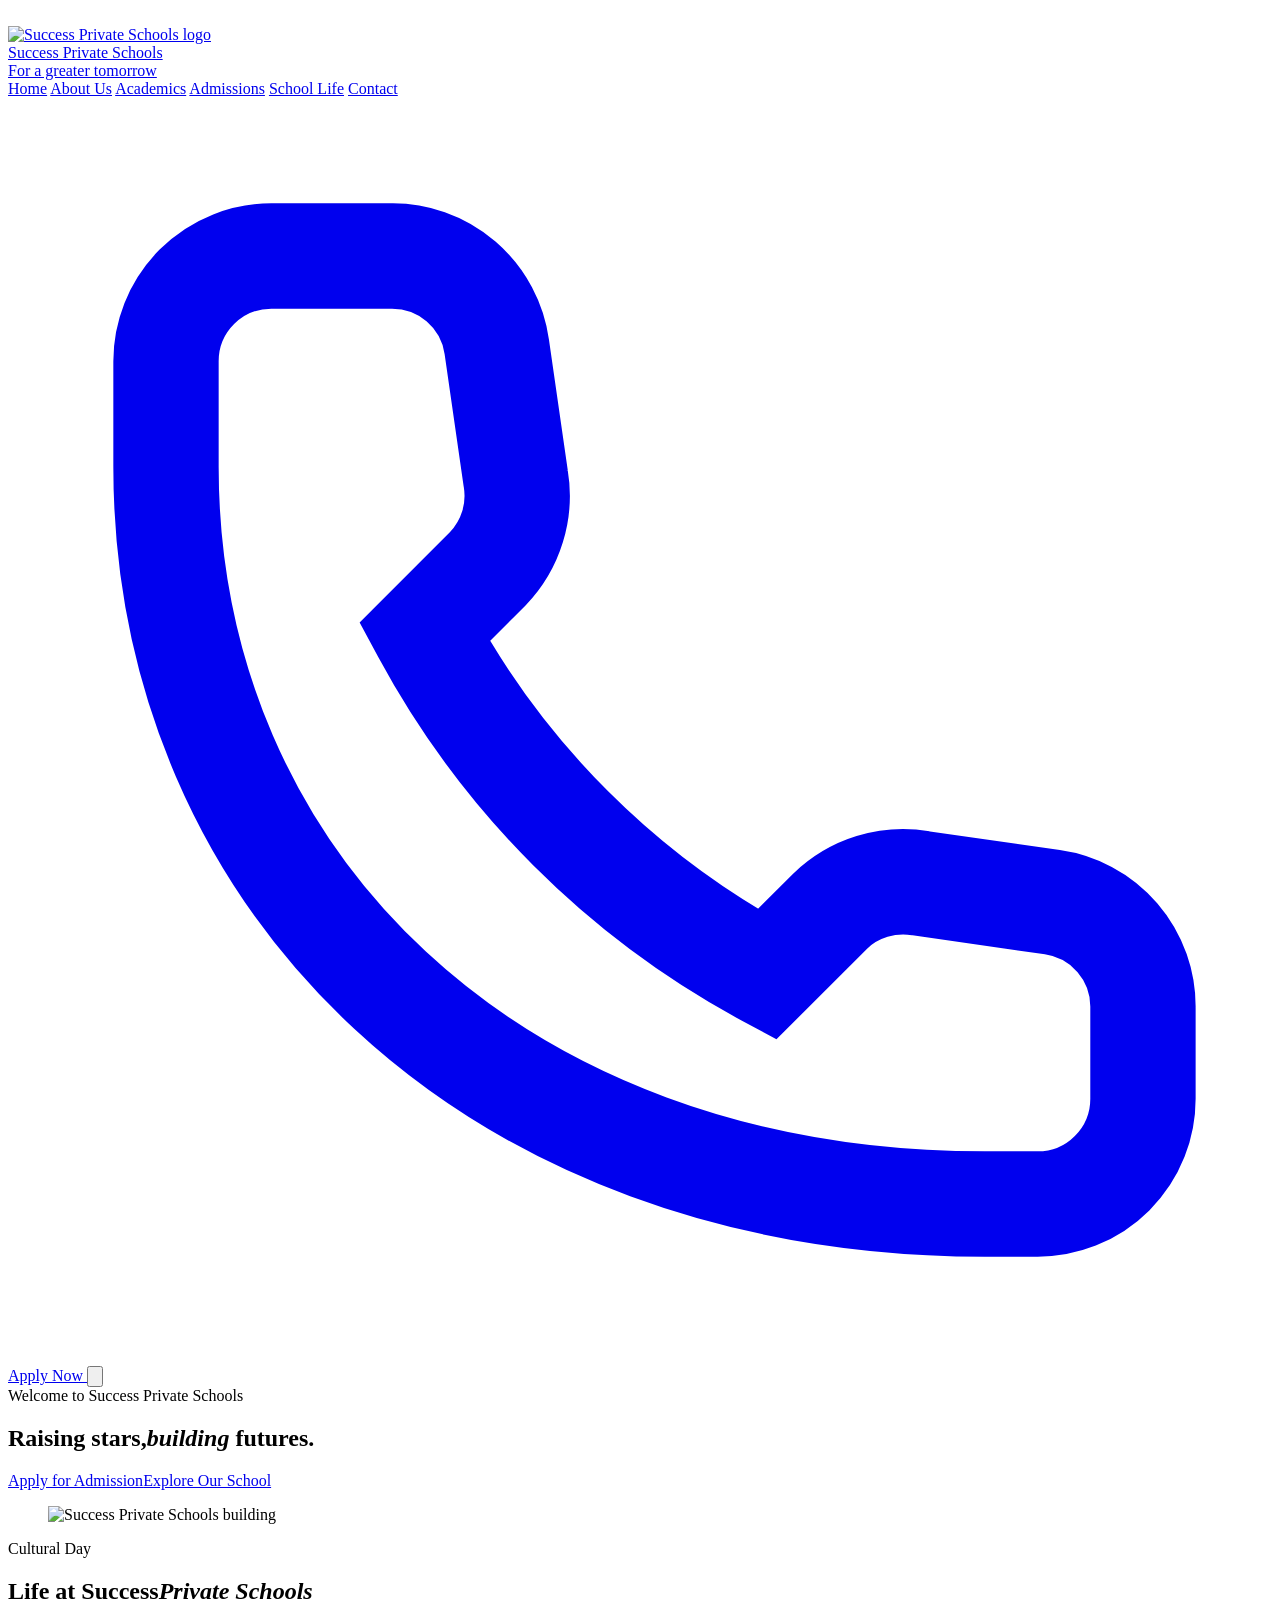
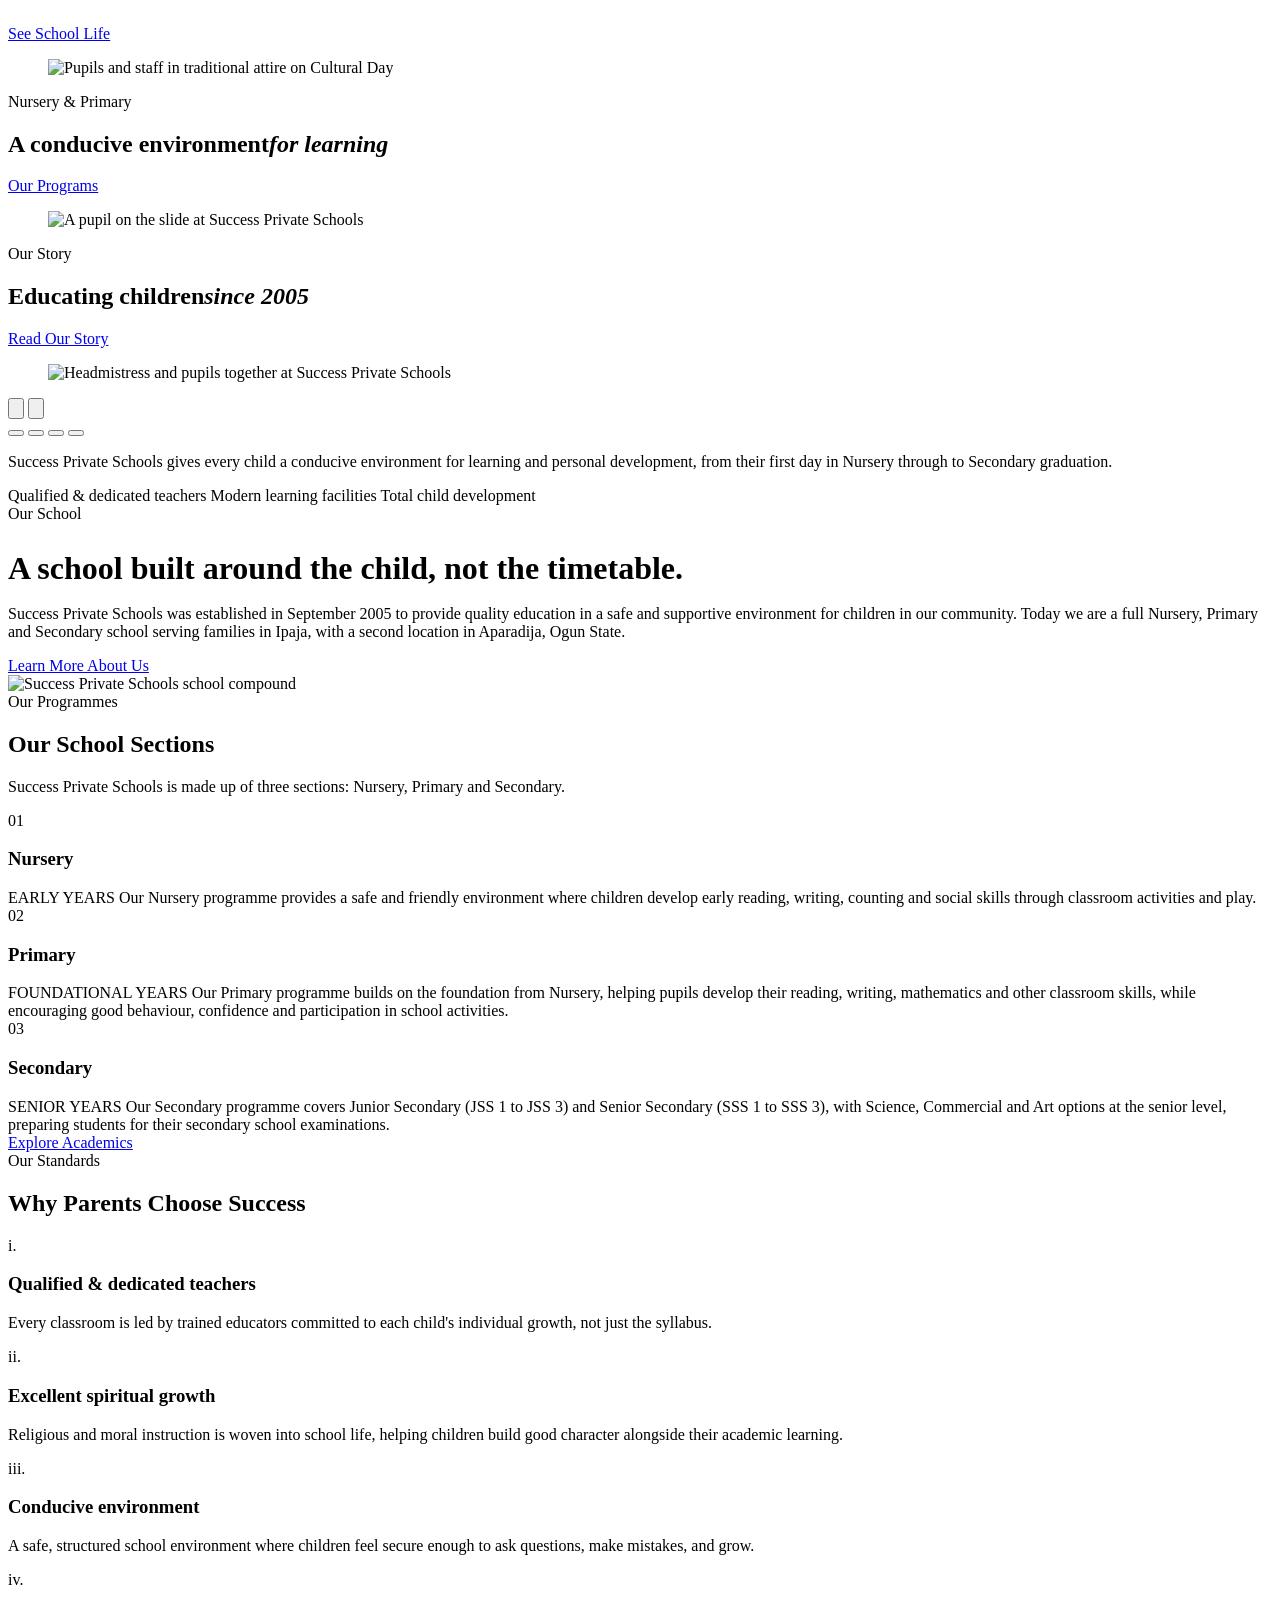
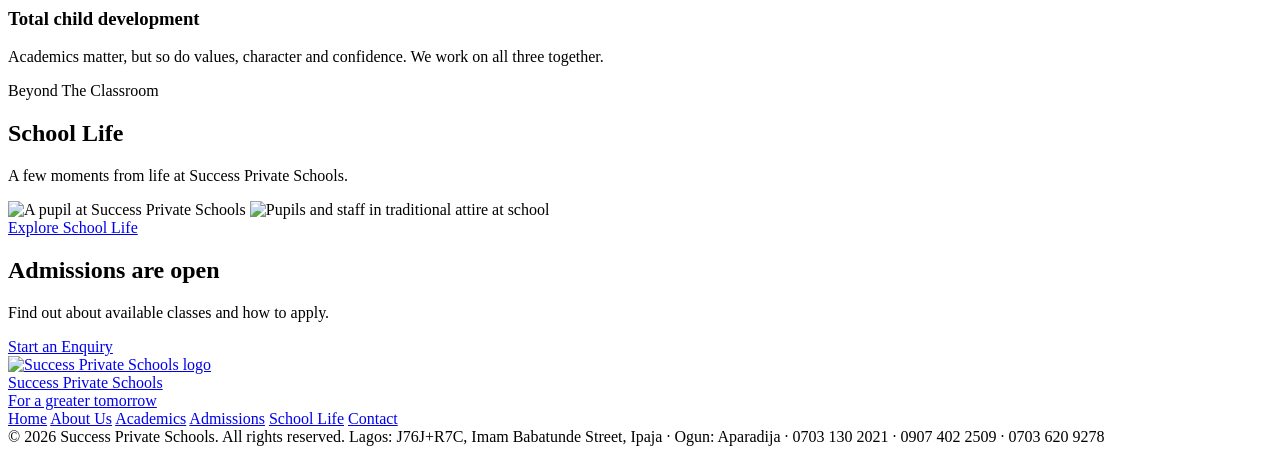
==== index.html @ e395774c "Update homepage" ====
<!DOCTYPE html>
<html lang="en">
<head>
<meta charset="UTF-8">
<meta name="viewport" content="width=device-width, initial-scale=1.0, viewport-fit=cover">
<title>Success Private Schools | Home</title>
<meta name="description" content="Success Private Schools — Nursery, Primary & Secondary education in Ipaja, Lagos. Admission in progress.">
<link rel="preconnect" href="https://fonts.googleapis.com">
<link rel="icon" type="image/png" href="assets/images/favicon.png">
<link href="https://fonts.googleapis.com/css2?family=Fraunces:ital,opsz,wght@0,9..144,400;0,9..144,500;0,9..144,600;0,9..144,700;1,9..144,500&family=Work+Sans:wght@400;500;600;700&display=swap" rel="stylesheet">
<link rel="stylesheet" href="style.css">
<script>document.documentElement.classList.add("preloading");</script>
</head>
<body>
<div class="preloader" id="preloader" aria-hidden="true"><div class="preloader-ring"><img src="assets/images/logo.png" alt=""></div></div>
<header class="site" id="siteHeader">
  <div class="nav">
    <a class="brand" href="index.html" aria-label="Success Private Schools home">
      <img class="brand-logo" src="assets/images/logo.png" alt="Success Private Schools logo">
      <div class="brand-text">
        <div class="name">Success Private Schools</div>
        <div class="sub">For a greater tomorrow</div>
      </div>
    </a>
    <nav class="links">
      <a href="index.html" class="active" aria-current="page">Home</a>
      <a href="about.html">About Us</a>
      <a href="academics.html">Academics</a>
      <a href="admissions.html">Admissions</a>
      <a href="school-life.html">School Life</a>
      <a href="contact.html">Contact</a>
    </nav>
    <a class="nav-cta" href="admissions.html#enquiry">
      <svg viewBox="0 0 24 24" fill="none" stroke="currentColor" stroke-width="2"><path d="M3 5a2 2 0 012-2h2.28a2 2 0 012 1.72l.36 2.5a2 2 0 01-.53 1.72l-1.2 1.2a16 16 0 006.5 6.5l1.2-1.2a2 2 0 011.72-.53l2.5.36a2 2 0 011.72 2V19a2 2 0 01-2 2h-1C9.16 21 3 14.84 3 7V6z"/></svg>
      Apply Now
    </a>
    <button class="menu-btn" aria-label="Menu" id="menuBtn">
      <svg viewBox="0 0 24 24" fill="none" stroke="currentColor" stroke-width="2"><line x1="3" y1="6" x2="21" y2="6"/><line x1="3" y1="12" x2="21" y2="12"/><line x1="3" y1="18" x2="21" y2="18"/></svg>
    </button>
  </div>
</header>

<section class="photo-hero hero-slider" id="top" role="region" aria-roledescription="carousel" aria-label="Success Private Schools highlights">
  <div class="hero-slides">
    <div class="hero-slide active" aria-roledescription="slide" aria-label="1 of 4">
      <div class="hero-bg" style="--bg:url('assets/images/hero-bg-1.jpg');"></div>
      <div class="wrap hero-inner">
        <div class="hero-text">
          <div class="hero-eyebrow hp" style="--i:0">Welcome to Success Private Schools</div>
          <h1 class="hero-heading"><span class="ln hp" style="--i:2">Raising stars,</span><span class="ln hp" style="--i:3"><em>building</em> futures.</span></h1>
          <div class="hero-ctas hp" style="--i:5"><a class="btn btn-clay" href="admissions.html#enquiry">Apply for Admission</a><a class="btn btn-outline-light" href="about.html">Explore Our School</a></div>
        </div>
        <figure class="hero-photo"><img src="assets/images/hero-slide-1.jpg" alt="Success Private Schools building"></figure>
      </div>
      <div class="hero-progress"></div>
    </div>
    <div class="hero-slide" aria-roledescription="slide" aria-label="2 of 4" aria-hidden="true">
      <div class="hero-bg" style="--bg:url('assets/images/hero-bg-2.jpg');"></div>
      <div class="wrap hero-inner">
        <div class="hero-text">
          <div class="hero-eyebrow hp" style="--i:0">Cultural Day</div>
          <h2 class="hero-heading"><span class="ln hp" style="--i:2">Life at Success</span><span class="ln hp" style="--i:3"><em>Private Schools</em></span></h2>
          <div class="hero-ctas hp" style="--i:5"><a class="btn btn-clay" href="school-life.html">See School Life</a></div>
        </div>
        <figure class="hero-photo"><img src="assets/images/hero-slide-2.jpg" alt="Pupils and staff in traditional attire on Cultural Day" loading="lazy"></figure>
      </div>
      <div class="hero-progress"></div>
    </div>
    <div class="hero-slide" aria-roledescription="slide" aria-label="3 of 4" aria-hidden="true">
      <div class="hero-bg" style="--bg:url('assets/images/hero-bg-3.jpg');"></div>
      <div class="wrap hero-inner">
        <div class="hero-text">
          <div class="hero-eyebrow hp" style="--i:0">Nursery &amp; Primary</div>
          <h2 class="hero-heading"><span class="ln hp" style="--i:2">A conducive environment</span><span class="ln hp" style="--i:3"><em>for learning</em></span></h2>
          <div class="hero-ctas hp" style="--i:5"><a class="btn btn-clay" href="academics.html">Our Programs</a></div>
        </div>
        <figure class="hero-photo"><img src="assets/images/hero-slide-3.jpg" alt="A pupil on the slide at Success Private Schools" loading="lazy"></figure>
      </div>
      <div class="hero-progress"></div>
    </div>
    <div class="hero-slide" aria-roledescription="slide" aria-label="4 of 4" aria-hidden="true">
      <div class="hero-bg" style="--bg:url('assets/images/hero-bg-4.jpg');"></div>
      <div class="wrap hero-inner">
        <div class="hero-text">
          <div class="hero-eyebrow hp" style="--i:0">Our Story</div>
          <h2 class="hero-heading"><span class="ln hp" style="--i:2">Educating children</span><span class="ln hp" style="--i:3"><em>since 2005</em></span></h2>
          <div class="hero-ctas hp" style="--i:5"><a class="btn btn-clay" href="about.html">Read Our Story</a></div>
        </div>
        <figure class="hero-photo"><img src="assets/images/hero-slide-4.jpg" alt="Headmistress and pupils together at Success Private Schools" loading="lazy"></figure>
      </div>
      <div class="hero-progress"></div>
    </div>
  </div>
  <button type="button" class="hero-arrow hero-prev" aria-label="Previous slide"><svg viewBox="0 0 24 24" fill="none" stroke="currentColor" stroke-width="2.2"><path d="M15 5l-7 7 7 7"/></svg></button>
  <button type="button" class="hero-arrow hero-next" aria-label="Next slide"><svg viewBox="0 0 24 24" fill="none" stroke="currentColor" stroke-width="2.2"><path d="M9 5l7 7-7 7"/></svg></button>
  <div class="hero-dots" role="group" aria-label="Choose slide">
    <button type="button" class="active" aria-label="Show slide 1"></button>
    <button type="button" aria-label="Show slide 2"></button>
    <button type="button" aria-label="Show slide 3"></button>
    <button type="button" aria-label="Show slide 4"></button>
  </div>
</section>
<section class="hero-intro">
  <div class="wrap">
    <p class="lede">Success Private Schools gives every child a conducive environment for learning and personal development, from their first day in Nursery through to Secondary graduation.</p>
    <div class="stripe-tags">
      <span>Qualified &amp; dedicated teachers</span>
      <span>Modern learning facilities</span>
      <span>Total child development</span>
    </div>
  </div>
</section>

<div class="ruled"></div>

<section id="about-preview">
  <div class="wrap about-grid">
    <div>
      <div class="eyebrow">Our School</div>
      <h2 style="font-size:32px; margin-bottom:18px;">A school built around the child, not the timetable.</h2>
      <p>Success Private Schools was established in September 2005 to provide quality education in a safe and supportive environment for children in our community. Today we are a full Nursery, Primary and Secondary school serving families in Ipaja, with a second location in Aparadija, Ogun State.</p>
      <a class="btn btn-ghost" href="about.html" style="margin-top:8px;">Learn More About Us</a>
    </div>
    <div class="photo-showcase">
      <div class="photo-slideshow" aria-hidden="true">
        <img class="active" src="assets/images/about-compound.jpg" alt="Success Private Schools school compound" loading="lazy">
      </div>
    </div>
  </div>
</section>

<section id="programs" style="background:var(--chalk); border-top:1px solid var(--line); border-bottom:1px solid var(--line);">
  <div class="wrap">
    <div class="section-head reveal">
      <div>
        <div class="eyebrow">Our Programmes</div>
        <h2>Our School Sections</h2>
      </div>
      <p>Success Private Schools is made up of three sections: Nursery, Primary and Secondary.</p>
    </div>
    <div class="ledger">
      <div class="ledger-row">
        <div class="tag">01</div>
        <h3>Nursery</h3>
        <div class="desc">
          <span class="age">EARLY YEARS</span>
          Our Nursery programme provides a safe and friendly environment where children develop early reading, writing, counting and social skills through classroom activities and play.
        </div>
      </div>
      <div class="ledger-row">
        <div class="tag">02</div>
        <h3>Primary</h3>
        <div class="desc">
          <span class="age">FOUNDATIONAL YEARS</span>
          Our Primary programme builds on the foundation from Nursery, helping pupils develop their reading, writing, mathematics and other classroom skills, while encouraging good behaviour, confidence and participation in school activities.
        </div>
      </div>
      <div class="ledger-row">
        <div class="tag">03</div>
        <h3>Secondary</h3>
        <div class="desc">
          <span class="age">SENIOR YEARS</span>
          Our Secondary programme covers Junior Secondary (JSS 1 to JSS 3) and Senior Secondary (SSS 1 to SSS 3), with Science, Commercial and Art options at the senior level, preparing students for their secondary school examinations.
        </div>
      </div>
    </div>
    <a class="btn btn-ghost" href="academics.html" style="margin-top:32px;">Explore Academics</a>
  </div>
</section>

<section id="why" class="why-band">
  <div class="wrap">
    <div class="section-head reveal">
      <div>
        <div class="eyebrow">Our Standards</div>
        <h2>Why Parents Choose Success</h2>
      </div>
    </div>
    <div class="why-grid">
      <div class="why-item">
        <div class="idx">i.</div>
        <h3>Qualified &amp; dedicated teachers</h3>
        <p>Every classroom is led by trained educators committed to each child's individual growth, not just the syllabus.</p>
      </div>
      <div class="why-item">
        <div class="idx">ii.</div>
        <h3>Excellent spiritual growth</h3>
        <p>Religious and moral instruction is woven into school life, helping children build good character alongside their academic learning.</p>
      </div>
      <div class="why-item">
        <div class="idx">iii.</div>
        <h3>Conducive environment</h3>
        <p>A safe, structured school environment where children feel secure enough to ask questions, make mistakes, and grow.</p>
      </div>
      <div class="why-item">
        <div class="idx">iv.</div>
        <h3>Total child development</h3>
        <p>Academics matter, but so do values, character and confidence. We work on all three together.</p>
      </div>
    </div>
  </div>
</section>

<section id="school-life-preview" style="background:var(--chalk); border-top:1px solid var(--line); border-bottom:1px solid var(--line);">
  <div class="wrap">
    <div class="section-head reveal">
      <div>
        <div class="eyebrow">Beyond The Classroom</div>
        <h2>School Life</h2>
      </div>
      <p>A few moments from life at Success Private Schools.</p>
    </div>
    <div class="school-life-preview-grid">
      <img src="assets/images/pupil-playground.jpg" alt="A pupil at Success Private Schools" loading="lazy">
      <img src="assets/images/gallery-traditional-attire.jpg" alt="Pupils and staff in traditional attire at school" loading="lazy">
    </div>
    <a class="btn btn-ghost" href="school-life.html" style="margin-top:26px;">Explore School Life</a>
  </div>
</section>

<section class="home-admissions-cta">
  <div class="wrap">
    <h2>Admissions are open</h2>
    <p>Find out about available classes and how to apply.</p>
    <a class="btn btn-primary" href="admissions.html#enquiry">Start an Enquiry</a>
  </div>
</section>
<footer>
  <div class="wrap">
    <div class="footer-top">
      <a class="brand" href="index.html">
        <img class="brand-logo" src="assets/images/logo.png" alt="Success Private Schools logo">
        <div class="brand-text">
          <div class="name">Success Private Schools</div>
          <div class="sub">For a greater tomorrow</div>
        </div>
      </a>
      <div class="footer-links">
        <a href="index.html">Home</a>
        <a href="about.html">About Us</a>
        <a href="academics.html">Academics</a>
        <a href="admissions.html">Admissions</a>
        <a href="school-life.html">School Life</a>
        <a href="contact.html">Contact</a>
      </div>
    </div>
    <div class="footer-bottom">
      <span>© 2026 Success Private Schools. All rights reserved.</span>
      <span>Lagos: J76J+R7C, Imam Babatunde Street, Ipaja · Ogun: Aparadija · 0703 130 2021 · 0907 402 2509 · 0703 620 9278</span>
    </div>
  </div>
</footer>
<script src="script.js"></script>
</body>
</html>
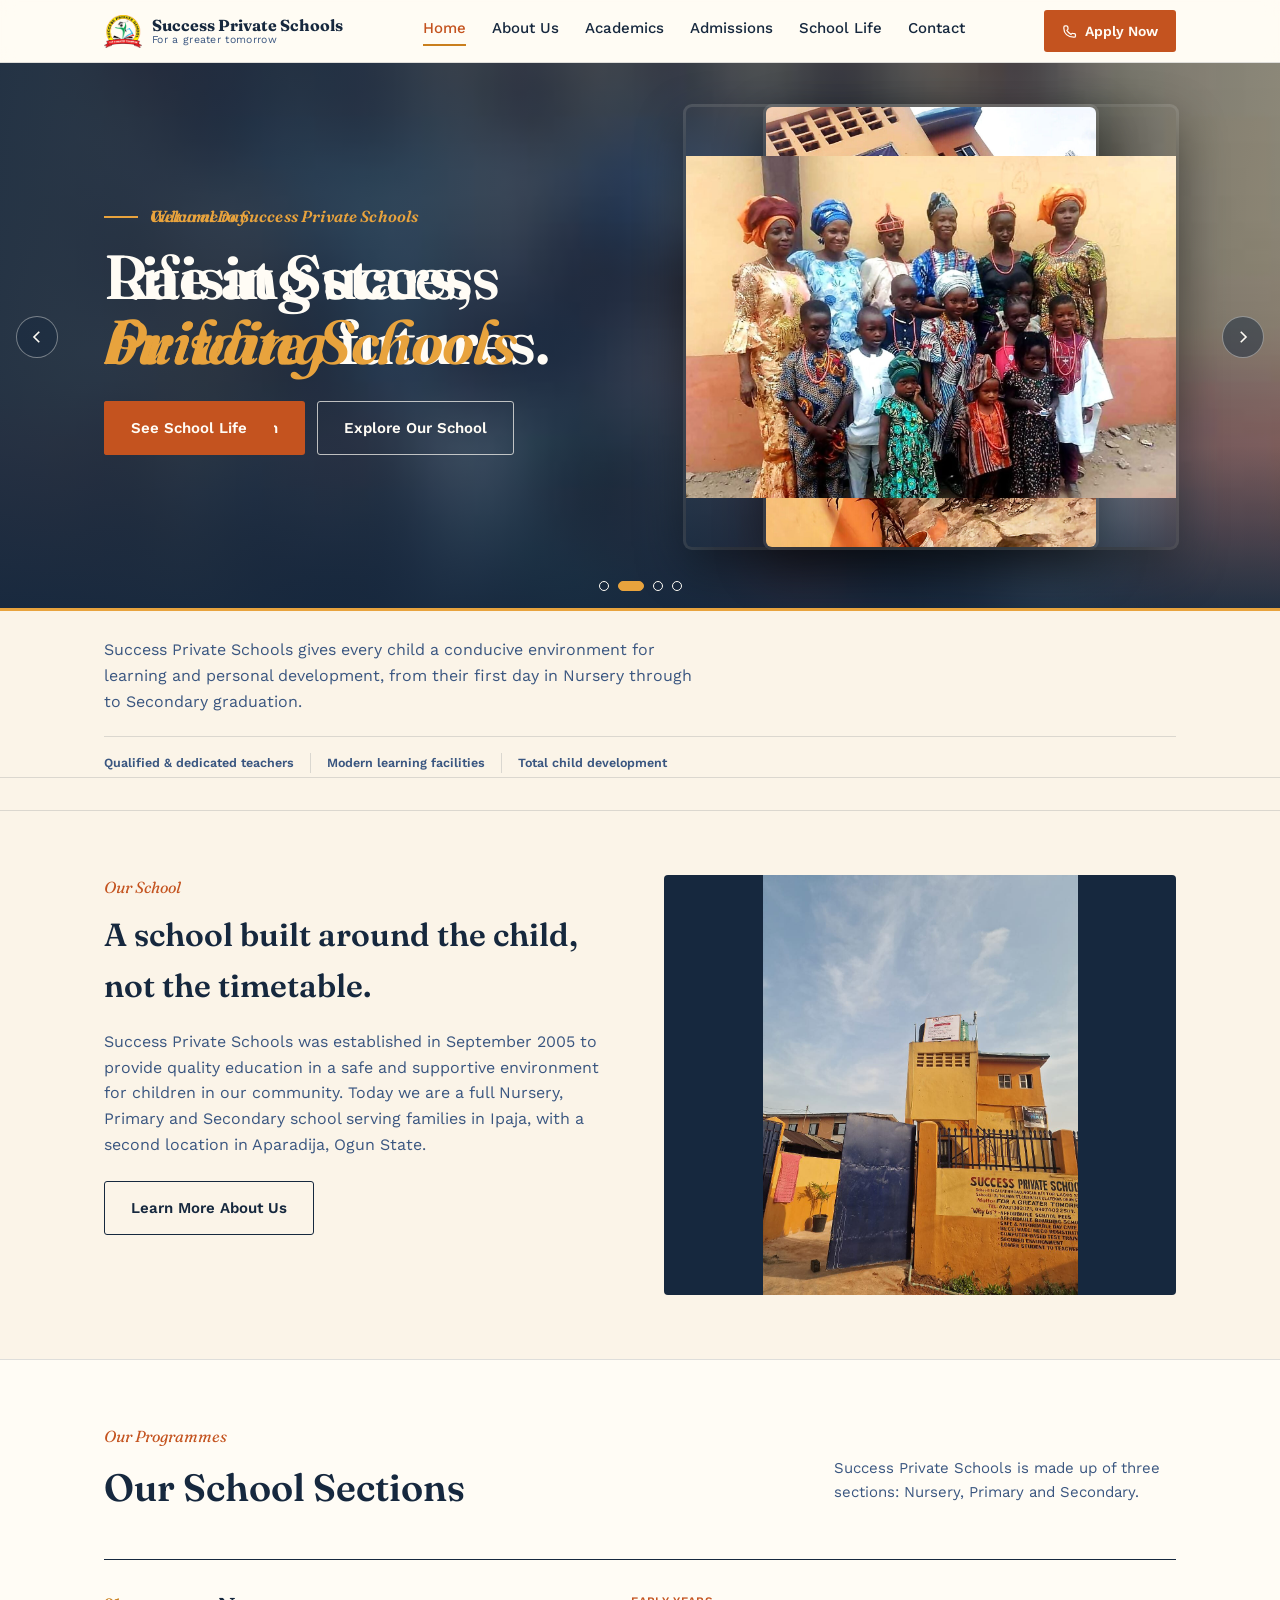
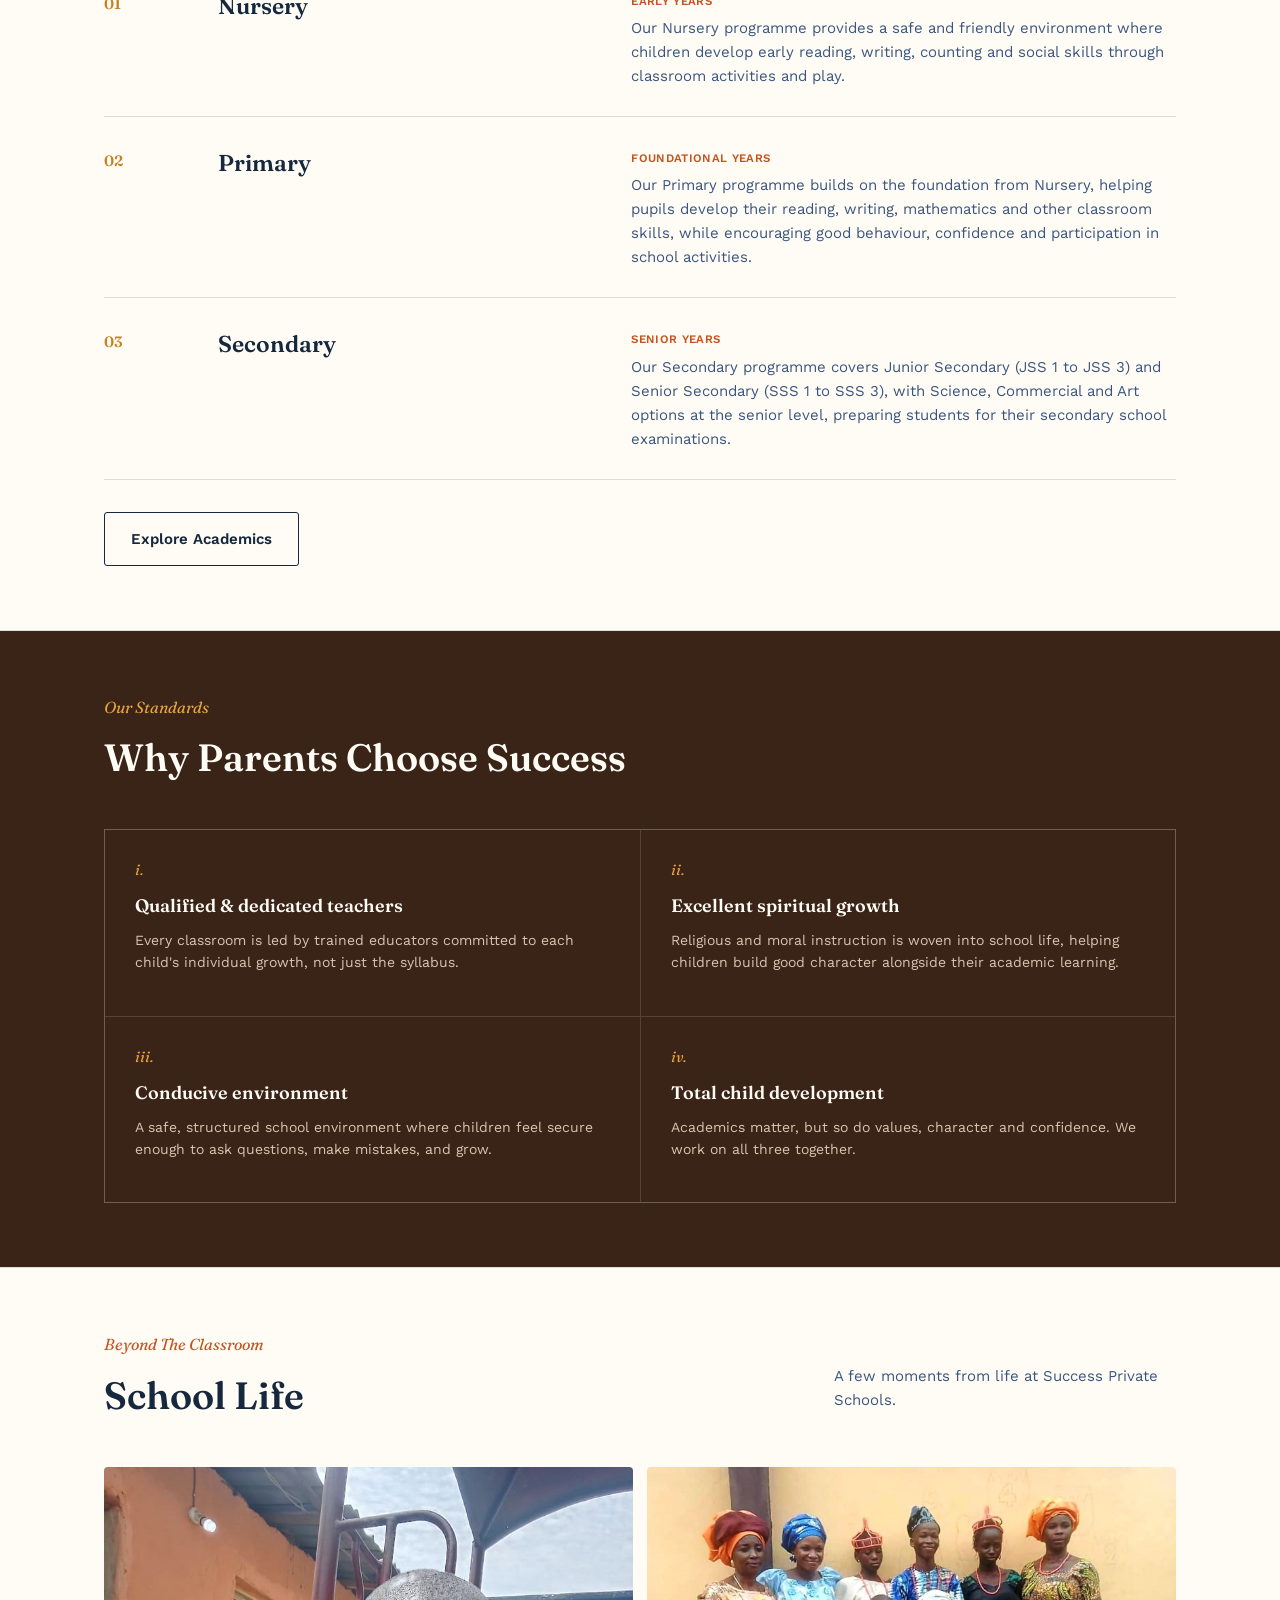
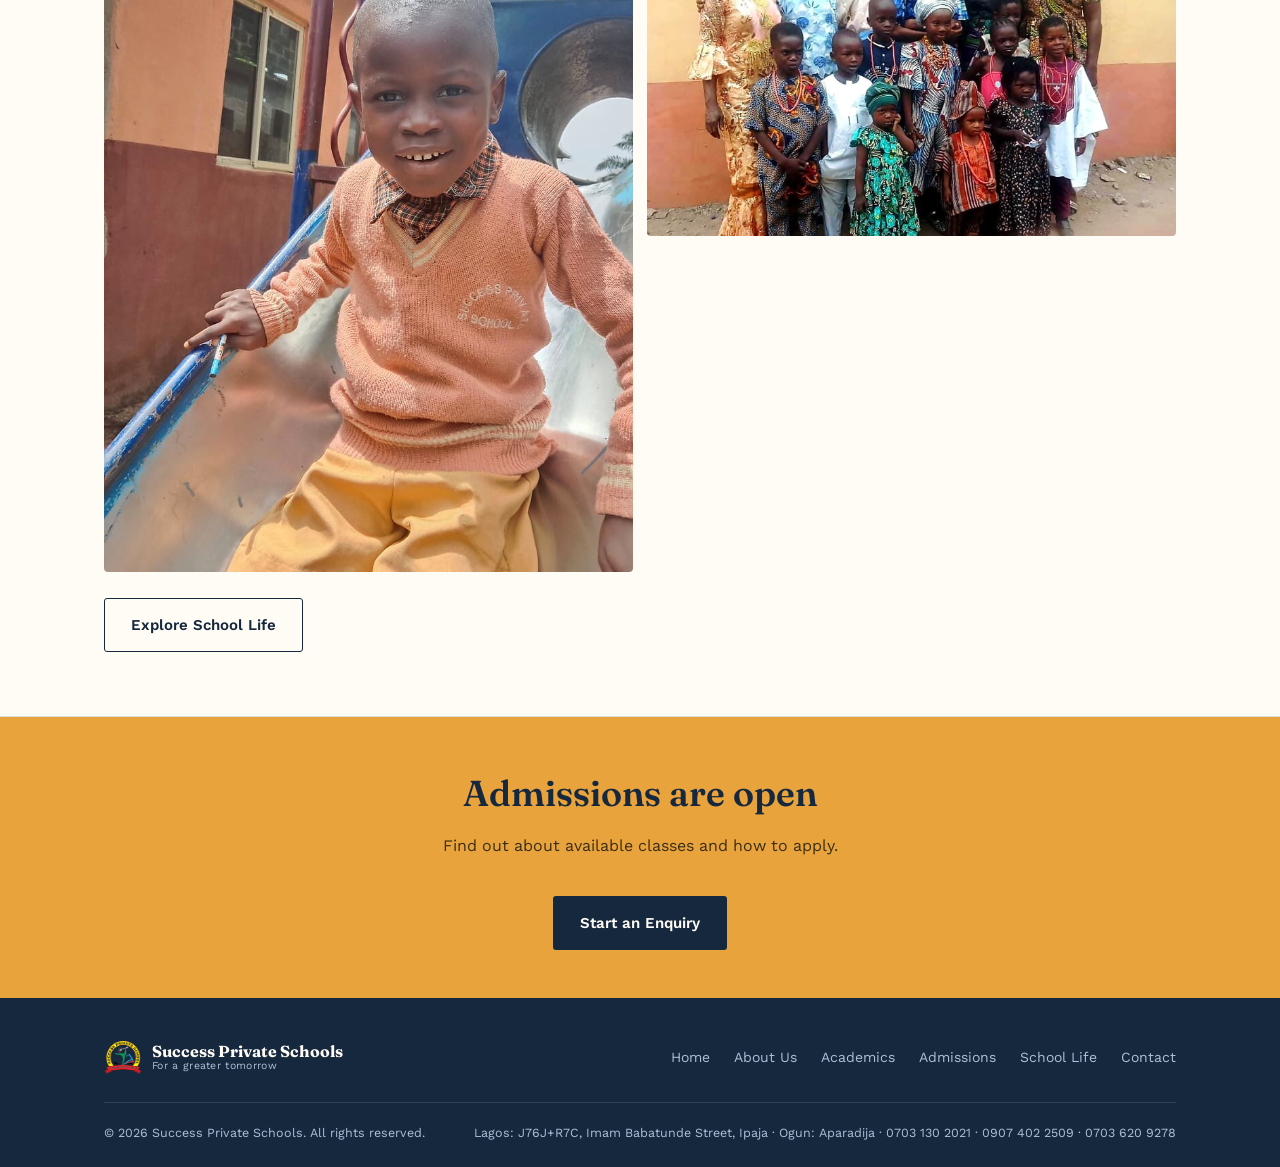
==== commit e5b389a9: "Update index.html" ====
--- a/index.html
+++ b/index.html
@@ -6,17 +6,17 @@
 <title>Success Private Schools | Home</title>
 <meta name="description" content="Success Private Schools — Nursery, Primary & Secondary education in Ipaja, Lagos. Admission in progress.">
 <link rel="preconnect" href="https://fonts.googleapis.com">
-<link rel="icon" type="image/png" href="assets/images/favicon.png">
+<link rel="icon" type="image/png" href="assets/favicon.png">
 <link href="https://fonts.googleapis.com/css2?family=Fraunces:ital,opsz,wght@0,9..144,400;0,9..144,500;0,9..144,600;0,9..144,700;1,9..144,500&family=Work+Sans:wght@400;500;600;700&display=swap" rel="stylesheet">
 <link rel="stylesheet" href="style.css">
 <script>document.documentElement.classList.add("preloading");</script>
 </head>
 <body>
-<div class="preloader" id="preloader" aria-hidden="true"><div class="preloader-ring"><img src="assets/images/logo.png" alt=""></div></div>
+<div class="preloader" id="preloader" aria-hidden="true"><div class="preloader-ring"><img src="assets/logo.png" alt=""></div></div>
 <header class="site" id="siteHeader">
   <div class="nav">
     <a class="brand" href="index.html" aria-label="Success Private Schools home">
-      <img class="brand-logo" src="assets/images/logo.png" alt="Success Private Schools logo">
+      <img class="brand-logo" src="assets/logo.png" alt="Success Private Schools logo">
       <div class="brand-text">
         <div class="name">Success Private Schools</div>
         <div class="sub">For a greater tomorrow</div>
@@ -43,50 +43,50 @@
 <section class="photo-hero hero-slider" id="top" role="region" aria-roledescription="carousel" aria-label="Success Private Schools highlights">
   <div class="hero-slides">
     <div class="hero-slide active" aria-roledescription="slide" aria-label="1 of 4">
-      <div class="hero-bg" style="--bg:url('assets/images/hero-bg-1.jpg');"></div>
+      <div class="hero-bg" style="--bg:url('assets/hero-bg-1.jpg');"></div>
       <div class="wrap hero-inner">
         <div class="hero-text">
           <div class="hero-eyebrow hp" style="--i:0">Welcome to Success Private Schools</div>
           <h1 class="hero-heading"><span class="ln hp" style="--i:2">Raising stars,</span><span class="ln hp" style="--i:3"><em>building</em> futures.</span></h1>
           <div class="hero-ctas hp" style="--i:5"><a class="btn btn-clay" href="admissions.html#enquiry">Apply for Admission</a><a class="btn btn-outline-light" href="about.html">Explore Our School</a></div>
         </div>
-        <figure class="hero-photo"><img src="assets/images/hero-slide-1.jpg" alt="Success Private Schools building"></figure>
+        <figure class="hero-photo"><img src="assets/hero-slide-1.jpg" alt="Success Private Schools building"></figure>
       </div>
       <div class="hero-progress"></div>
     </div>
     <div class="hero-slide" aria-roledescription="slide" aria-label="2 of 4" aria-hidden="true">
-      <div class="hero-bg" style="--bg:url('assets/images/hero-bg-2.jpg');"></div>
+      <div class="hero-bg" style="--bg:url('assets/hero-bg-2.jpg');"></div>
       <div class="wrap hero-inner">
         <div class="hero-text">
           <div class="hero-eyebrow hp" style="--i:0">Cultural Day</div>
           <h2 class="hero-heading"><span class="ln hp" style="--i:2">Life at Success</span><span class="ln hp" style="--i:3"><em>Private Schools</em></span></h2>
           <div class="hero-ctas hp" style="--i:5"><a class="btn btn-clay" href="school-life.html">See School Life</a></div>
         </div>
-        <figure class="hero-photo"><img src="assets/images/hero-slide-2.jpg" alt="Pupils and staff in traditional attire on Cultural Day" loading="lazy"></figure>
+        <figure class="hero-photo"><img src="assets/hero-slide-2.jpg" alt="Pupils and staff in traditional attire on Cultural Day" loading="lazy"></figure>
       </div>
       <div class="hero-progress"></div>
     </div>
     <div class="hero-slide" aria-roledescription="slide" aria-label="3 of 4" aria-hidden="true">
-      <div class="hero-bg" style="--bg:url('assets/images/hero-bg-3.jpg');"></div>
+      <div class="hero-bg" style="--bg:url('assets/hero-bg-3.jpg');"></div>
       <div class="wrap hero-inner">
         <div class="hero-text">
           <div class="hero-eyebrow hp" style="--i:0">Nursery &amp; Primary</div>
           <h2 class="hero-heading"><span class="ln hp" style="--i:2">A conducive environment</span><span class="ln hp" style="--i:3"><em>for learning</em></span></h2>
           <div class="hero-ctas hp" style="--i:5"><a class="btn btn-clay" href="academics.html">Our Programs</a></div>
         </div>
-        <figure class="hero-photo"><img src="assets/images/hero-slide-3.jpg" alt="A pupil on the slide at Success Private Schools" loading="lazy"></figure>
+        <figure class="hero-photo"><img src="assets/hero-slide-3.jpg" alt="A pupil on the slide at Success Private Schools" loading="lazy"></figure>
       </div>
       <div class="hero-progress"></div>
     </div>
     <div class="hero-slide" aria-roledescription="slide" aria-label="4 of 4" aria-hidden="true">
-      <div class="hero-bg" style="--bg:url('assets/images/hero-bg-4.jpg');"></div>
+      <div class="hero-bg" style="--bg:url('assets/hero-bg-4.jpg');"></div>
       <div class="wrap hero-inner">
         <div class="hero-text">
           <div class="hero-eyebrow hp" style="--i:0">Our Story</div>
           <h2 class="hero-heading"><span class="ln hp" style="--i:2">Educating children</span><span class="ln hp" style="--i:3"><em>since 2005</em></span></h2>
           <div class="hero-ctas hp" style="--i:5"><a class="btn btn-clay" href="about.html">Read Our Story</a></div>
         </div>
-        <figure class="hero-photo"><img src="assets/images/hero-slide-4.jpg" alt="Headmistress and pupils together at Success Private Schools" loading="lazy"></figure>
+        <figure class="hero-photo"><img src="assets/hero-slide-4.jpg" alt="Headmistress and pupils together at Success Private Schools" loading="lazy"></figure>
       </div>
       <div class="hero-progress"></div>
     </div>
@@ -123,7 +123,7 @@
     </div>
     <div class="photo-showcase">
       <div class="photo-slideshow" aria-hidden="true">
-        <img class="active" src="assets/images/about-compound.jpg" alt="Success Private Schools school compound" loading="lazy">
+        <img class="active" src="assets/about-compound.jpg" alt="Success Private Schools school compound" loading="lazy">
       </div>
     </div>
   </div>
@@ -211,8 +211,8 @@
       <p>A few moments from life at Success Private Schools.</p>
     </div>
     <div class="school-life-preview-grid">
-      <img src="assets/images/pupil-playground.jpg" alt="A pupil at Success Private Schools" loading="lazy">
-      <img src="assets/images/gallery-traditional-attire.jpg" alt="Pupils and staff in traditional attire at school" loading="lazy">
+      <img src="assets/pupil-playground.jpg" alt="A pupil at Success Private Schools" loading="lazy">
+      <img src="assets/gallery-traditional-attire.jpg" alt="Pupils and staff in traditional attire at school" loading="lazy">
     </div>
     <a class="btn btn-ghost" href="school-life.html" style="margin-top:26px;">Explore School Life</a>
   </div>
@@ -229,7 +229,7 @@
   <div class="wrap">
     <div class="footer-top">
       <a class="brand" href="index.html">
-        <img class="brand-logo" src="assets/images/logo.png" alt="Success Private Schools logo">
+        <img class="brand-logo" src="assets/logo.png" alt="Success Private Schools logo">
         <div class="brand-text">
           <div class="name">Success Private Schools</div>
           <div class="sub">For a greater tomorrow</div>
--- a/style.css
+++ b/style.css
@@ -0,0 +1,786 @@
+:root{
+    --marigold:#E8A33D;
+    --marigold-deep:#C97F1E;
+    --clay:#C4531F;
+    --navy:#1B3B6F;
+    --navy-soft:#3A5680;
+    --ink:#16283E;
+    --umber:#3A2417;
+    --umber-soft:#8A6A52;
+    --paper:#FBF4E8;
+    --chalk:#FFFCF5;
+    --line: rgba(22,40,62,0.14);
+    --max: 1120px;
+  }
+  *{box-sizing:border-box;}
+  html{scroll-behavior:smooth;}
+  body{
+    margin:0;
+    background:var(--paper);
+    color:var(--ink);
+    font-family:'Work Sans', sans-serif;
+    font-size:16px;
+    line-height:1.6;
+    overflow-x:hidden;
+    width:100%;
+  }
+  h1,h2,h3,.display{
+    font-family:'Fraunces', serif;
+    font-weight:600;
+    color:var(--ink);
+    margin:0;
+  }
+  a{color:inherit;}
+  img{max-width:100%; display:block;}
+  .wrap{max-width:var(--max); margin:0 auto; padding:0 24px; width:100%;}
+  .ruled{
+    height:34px;
+    background-image: repeating-linear-gradient(
+      to bottom,
+      transparent 0px, transparent 32px, var(--line) 33px
+    );
+    border-top:1px solid var(--line);
+    border-bottom:1px solid var(--line);
+  }
+
+  .reveal{
+    opacity:0;
+    transform: translateY(14px);
+    transition: opacity .5s ease, transform .5s ease;
+  }
+  .reveal.is-visible{opacity:1; transform:translateY(0);}
+  @media (prefers-reduced-motion: reduce){
+    .reveal, .hero-fade{opacity:1; transform:none; transition:none; animation:none;}
+    html{scroll-behavior:auto;}
+    .seal{animation:none !important;}
+  }
+  .hero-fade{
+    animation: heroFadeIn .9s cubic-bezier(.16,1,.3,1) both;
+  }
+  @keyframes heroFadeIn{
+    from{ opacity:0; transform:translateY(16px); }
+    to{ opacity:1; transform:translateY(0); }
+  }
+
+  header.site{
+    position:sticky; top:0; z-index:50;
+    background:rgba(255,252,245,0.92);
+    backdrop-filter: blur(8px);
+    border-bottom:1px solid var(--line);
+    transition: box-shadow .25s ease;
+  }
+  header.site.scrolled{ box-shadow: 0 6px 20px -12px rgba(22,40,62,0.25); }
+  .nav{
+    display:flex; align-items:center; justify-content:space-between;
+    padding:10px 24px;
+    max-width:var(--max); margin:0 auto;
+    gap:16px;
+  }
+  .brand{
+    display:flex; align-items:center; gap:10px;
+    text-decoration:none;
+    min-width:0;
+  }
+  .brand-text{line-height:1.15; min-width:0;}
+  .brand-logo{ width:38px; height:38px; object-fit:contain; flex-shrink:0; }
+  .brand-text .name{font-family:'Fraunces', serif; font-weight:700; font-size:16px; color:var(--ink); white-space:nowrap;}
+  .brand-text .sub{font-size:10.5px; letter-spacing:.03em; color:var(--navy-soft);}
+  nav.links{display:flex; gap:26px; font-size:15px; font-weight:500;}
+  nav.links a{text-decoration:none; padding-bottom:4px; border-bottom:2px solid transparent; transition:border-color .15s ease; white-space:nowrap;}
+  nav.links a:hover{border-color:var(--marigold-deep);}
+  .nav-cta{
+    background:var(--clay); color:var(--chalk); text-decoration:none;
+    padding:10px 18px; border-radius:3px; font-weight:600; font-size:14px;
+    white-space:nowrap; display:inline-flex; align-items:center; gap:8px;
+    transition: transform .15s ease, background .15s ease;
+  }
+  .nav-cta:hover{background:var(--navy); transform:translateY(-1px);}
+  .nav-cta svg{width:15px; height:15px;}
+  .menu-btn{display:none; background:none; border:none; cursor:pointer; padding:4px; flex-shrink:0;}
+  .menu-btn svg{width:24px; height:24px; color:var(--ink);}
+
+  .btn{
+    display:inline-flex; align-items:center; gap:9px;
+    text-decoration:none; font-weight:600; font-size:15px;
+    padding:14px 26px; border-radius:3px; border:1.5px solid transparent;
+    cursor:pointer;
+    transition: transform .15s ease, box-shadow .15s ease, background .15s ease, color .15s ease;
+  }
+  .btn svg{width:17px; height:17px; flex-shrink:0;}
+  .btn:active{transform:scale(.97);}
+  .btn-primary{background:var(--ink); color:var(--chalk);}
+  .btn-primary:hover{background:var(--navy); box-shadow:0 10px 22px -10px rgba(22,40,62,0.55); transform:translateY(-2px);}
+  .btn-ghost{border-color:var(--ink); color:var(--ink); background:transparent;}
+  .btn-ghost:hover{background:var(--ink); color:var(--chalk); transform:translateY(-2px);}
+  .btn-clay{background:var(--clay); color:var(--chalk);}
+  .btn-clay:hover{background:#a3430f; transform:translateY(-2px); box-shadow:0 10px 22px -10px rgba(196,83,31,0.55);}
+  .btn-outline-light{border-color:rgba(255,252,245,0.7); color:var(--chalk);}
+  .btn-outline-light:hover{background:var(--chalk); color:var(--ink); transform:translateY(-2px);}
+
+  .btn-pill{
+    display:flex; align-items:center; justify-content:center; gap:9px;
+    width:100%; text-decoration:none; font-weight:600; font-size:14.5px;
+    padding:13px 20px; border-radius:999px; border:1.5px solid transparent;
+    cursor:pointer; transition: transform .15s ease, box-shadow .15s ease, background .15s ease;
+  }
+  .btn-pill svg{width:16px; height:16px; flex-shrink:0;}
+  .btn-pill:active{transform:scale(.97);}
+  .btn-pill + .btn-pill{ margin-top:10px; }
+  .btn-pill-clay{background:var(--clay); color:var(--chalk);}
+  .btn-pill-clay:hover{background:#a3430f; box-shadow:0 8px 18px -8px rgba(196,83,31,0.55);}
+  .btn-pill-outline{background:transparent; border-color:var(--ink); color:var(--ink);}
+  .btn-pill-outline:hover{background:var(--ink); color:var(--chalk);}
+
+  .btn-circle{
+    display:inline-flex; align-items:center; justify-content:center;
+    width:56px; height:56px; border-radius:50%; background:var(--ink); color:var(--chalk);
+    text-decoration:none; flex-shrink:0; border:none; cursor:pointer;
+    transition: transform .15s ease, box-shadow .15s ease, background .15s ease;
+  }
+  .btn-circle svg{width:22px; height:22px;}
+  .btn-circle:hover{background:var(--navy); transform:translateY(-2px); box-shadow:0 10px 20px -10px rgba(22,40,62,0.55);}
+  .btn-circle:active{transform:scale(.94);}
+
+  .hero{
+    padding:56px 0 56px;
+    position:relative;
+    overflow:hidden;
+  }
+  .photo-hero{ background:var(--ink); position:relative; padding:0; }
+  .photo-hero-frame{
+    width:100%; display:flex; justify-content:center; align-items:center;
+    background:var(--ink); max-height:340px; overflow:hidden;
+  }
+  .photo-hero-frame img{
+    max-height:340px; width:auto; max-width:100%; object-fit:contain; display:block;
+  }
+  .photo-hero-caption{ background:linear-gradient(135deg,var(--ink),var(--navy)); padding:22px 0; }
+  .photo-hero-caption-inner{
+    border-left:4px solid var(--marigold); padding-left:18px;
+    display:flex; flex-direction:column; gap:6px;
+  }
+  .photo-hero-caption .kicker{
+    color:var(--marigold); font-size:14px; font-weight:600;
+    font-style:italic; font-family:'Fraunces', serif; margin:0;
+  }
+  .photo-hero-caption h1{
+    color:var(--chalk); font-size:clamp(26px,5vw,44px); line-height:1.1; letter-spacing:-0.01em;
+  }
+  .photo-hero-caption h1 em{ color:var(--marigold); font-style:italic; }
+  .breadcrumb-bar{ background:var(--chalk); border-bottom:1px solid var(--line); padding:13px 0; }
+  .breadcrumb-inner{ display:flex; align-items:center; gap:10px; font-size:13.5px; color:var(--navy-soft); }
+  .breadcrumb-inner a{ color:var(--clay); text-decoration:none; font-weight:600; }
+  .breadcrumb-inner .sep{ opacity:.5; }
+  .hero-intro{ padding:26px 0 4px; }
+  .hero-intro p.lede{ margin:0; font-size:16px; max-width:60ch; color:var(--navy-soft); }
+  .hero-intro .stripe-tags{ margin-top:22px; }
+  @media (max-width:600px){
+    .photo-hero-frame, .photo-hero-frame img{ max-height:250px; }
+  }
+  .hero-grid{
+    display:grid;
+    grid-template-columns: 1fr;
+    gap:40px;
+    align-items:center;
+    max-width:720px;
+  }
+  .kicker{
+    font-size:14px; color:var(--clay); font-weight:600;
+    margin-bottom:12px; font-style:italic; font-family:'Fraunces', serif;
+  }
+  .hero h1{
+    font-size:clamp(34px, 7vw, 62px);
+    line-height:1.06;
+    letter-spacing:-0.01em;
+  }
+  .hero h1 em{
+    font-style:italic; color:var(--marigold-deep);
+  }
+  .hero p.lede{
+    margin-top:20px;
+    font-size:17px;
+    max-width:46ch;
+    color:var(--navy-soft);
+  }
+  .hero-ctas{
+    margin-top:28px;
+    display:flex; gap:14px; flex-wrap:wrap;
+  }
+  .stripe-tags{
+    margin-top:30px; display:flex; gap:0; flex-wrap:wrap;
+    border-top:1px solid var(--line);
+    padding-top:16px;
+  }
+  .stripe-tags span{
+    font-size:12.5px; font-weight:600; color:var(--navy-soft);
+    padding-right:16px; margin-right:16px; border-right:1px solid var(--line);
+  }
+  .stripe-tags span:last-child{border-right:none;}
+
+  section{padding:64px 0;}
+  .eyebrow{
+    font-family:'Fraunces', serif; font-style:italic; color:var(--clay);
+    font-size:16px; margin-bottom:8px;
+  }
+  .section-head{
+    display:flex; justify-content:space-between; align-items:flex-end;
+    gap:24px; margin-bottom:40px; flex-wrap:wrap;
+  }
+  .section-head h2{font-size:clamp(26px,4vw,38px); max-width:560px;}
+  .section-head p{max-width:38ch; color:var(--navy-soft); font-size:15px;}
+
+  .about-grid{
+    display:grid; grid-template-columns: 1fr 1fr; gap:48px; align-items:start;
+  }
+  .about-grid p{color:var(--navy-soft); margin-bottom:16px; font-size:16px;}
+  .stat-row{
+    display:grid; grid-template-columns: repeat(3,1fr); gap:0;
+    margin-top:26px; border-top:1px solid var(--line);
+  }
+  .stat{
+    padding:20px 16px 0 0; border-right:1px solid var(--line);
+  }
+  .stat:last-child{border-right:none;}
+  .stat .num{font-family:'Fraunces', serif; font-size:32px; color:var(--clay); font-weight:600;}
+  .stat .label{font-size:12.5px; color:var(--navy-soft); margin-top:4px;}
+
+  .ledger{border-top:1px solid var(--ink);}
+  .ledger-row{
+    display:grid; grid-template-columns: 90px 1fr 1.4fr; gap:24px;
+    padding:28px 0; border-bottom:1px solid var(--line);
+    align-items:start;
+  }
+  .ledger-row .tag{
+    font-family:'Fraunces', serif; font-size:15px; color:var(--marigold-deep); font-weight:600; padding-top:4px;
+  }
+  .ledger-row h3{font-size:23px;}
+  .ledger-row .desc{color:var(--navy-soft); font-size:15px; padding-top:4px;}
+  .ledger-row .desc .age{
+    display:block; font-size:11.5px; letter-spacing:.03em; color:var(--clay); font-weight:600; margin-bottom:6px;
+  }
+
+  .curriculum-accordion{ border-top:1px solid var(--ink); }
+  .curr-item{ border-bottom:1px solid var(--line); }
+  .curr-trigger{
+    width:100%; display:flex; justify-content:space-between; align-items:center; gap:16px;
+    background:none; border:none; cursor:pointer; padding:20px 2px;
+    font-family:'Fraunces', serif; font-size:17px; font-weight:600; color:var(--ink);
+    text-align:left; transition:color .15s ease;
+  }
+  .curr-trigger:hover{ color:var(--clay); }
+  .curr-trigger .chev{ width:18px; height:18px; flex-shrink:0; color:var(--clay); transition:transform .3s cubic-bezier(.16,1,.3,1); }
+  .curr-trigger[aria-expanded="true"] .chev{ transform:rotate(180deg); }
+  .curr-panel{
+    max-height:0; overflow:hidden;
+    transition:max-height .45s cubic-bezier(.16,1,.3,1);
+  }
+  .curr-panel-inner{ padding:2px 2px 24px; }
+  .subject-grid{
+    list-style:none; margin:0; padding:0;
+    display:grid; grid-template-columns:repeat(auto-fill, minmax(170px,1fr));
+    gap:9px 18px;
+  }
+  .subject-grid li{
+    font-size:14px; color:var(--navy-soft); padding-left:15px; position:relative;
+  }
+  .subject-grid li::before{
+    content:''; position:absolute; left:0; top:8px; width:6px; height:6px;
+    border-radius:50%; background:var(--marigold-deep);
+  }
+  @media (prefers-reduced-motion: reduce){
+    .curr-panel{ transition:none; }
+  }
+
+  .why-band{ background:var(--umber); color:var(--chalk); }
+  .why-band .section-head h2, .why-band .eyebrow{color:var(--chalk);}
+  .why-band .eyebrow{color:var(--marigold);}
+  .why-band .section-head p{color:#D9C4B0;}
+  .why-grid{
+    display:grid; grid-template-columns: repeat(2, 1fr); gap:1px;
+    background:rgba(255,255,255,0.14);
+    border:1px solid rgba(255,255,255,0.14);
+  }
+  .why-item{
+    background:var(--umber); padding:28px 30px;
+    transition: background .25s ease;
+  }
+  .why-item:hover{ background:#4A311F; }
+  .why-item .idx{ font-family:'Fraunces', serif; font-style:italic; color:var(--marigold); font-size:15px; }
+  .why-item h3{color:var(--chalk); font-size:18px; margin-top:10px;}
+  .why-item p{color:#D9C4B0; font-size:14px; margin-top:8px;}
+
+  .life-grid{ display:grid; grid-template-columns: 1fr 1fr; gap:14px; }
+  .life-block{
+    border-radius:4px;
+    display:flex; flex-direction:column; justify-content:space-between; padding:20px;
+    color:var(--chalk);
+    min-height:170px;
+    transition: transform .3s ease;
+  }
+  .life-block:hover{ transform:translateY(-4px); }
+  .life-block .lb-icon{
+    width:34px; height:34px; opacity:.9;
+  }
+  .life-block .lb-name{
+    font-family:'Fraunces', serif; font-size:19px; font-style:italic;
+  }
+  .life-block .lb-tag{
+    font-size:12.5px; font-weight:600; letter-spacing:.02em;
+    opacity:.85; margin-top:4px;
+  }
+  .life-block:nth-child(1){background:linear-gradient(160deg,#E8A33D,#C4531F);}
+  .life-block:nth-child(2){background:linear-gradient(160deg,var(--navy),var(--ink));}
+  .life-block:nth-child(3){background:linear-gradient(160deg,#C4531F,#7a2c0c); grid-column:span 2;}
+
+  /* single big photo showcase box with real photos crossfading */
+  .photo-showcase{
+    position:relative; overflow:hidden; border-radius:4px;
+    min-height:420px; background:var(--ink);
+  }
+  .photo-showcase .photo-slideshow{ position:absolute; inset:0; }
+  .photo-showcase .photo-slideshow img{
+    position:absolute; inset:0; width:100%; height:100%;
+    object-fit:contain; object-position:center;
+    opacity:0; transition: opacity 1.8s ease-in-out;
+  }
+  .photo-showcase .photo-slideshow img.active{ opacity:1; }
+  @media (prefers-reduced-motion: reduce){
+    .photo-showcase .photo-slideshow img{ transition:none; }
+    .photo-showcase .photo-slideshow img:not(.active){ display:none; }
+  }
+
+  .about-photo{ margin:22px 0 0; }
+  .about-photo img{
+    width:100%; height:auto; border-radius:4px; display:block;
+  }
+  .about-photo figcaption{
+    font-size:13px; color:var(--navy-soft); margin-top:8px; font-style:italic;
+  }
+
+  .leadership-photo{ margin:18px 0 0; max-width:260px; }
+  .leadership-photo img{ width:100%; height:auto; border-radius:4px; display:block; }
+  .leadership-photo figcaption{ margin-top:12px; }
+  .leadership-photo figcaption strong{ display:block; font-family:'Fraunces', serif; font-size:16.5px; color:var(--ink); font-weight:600; }
+  .leadership-photo figcaption span{ display:block; font-size:13px; color:var(--navy-soft); margin-top:2px; }
+
+  .verse{ color:var(--navy-soft); font-style:italic; line-height:1.9; font-size:15.5px; margin:0; }
+
+  .gallery-grid{
+    display:grid; grid-template-columns:repeat(auto-fit, minmax(240px,1fr));
+    gap:16px;
+  }
+  .gallery-item{
+    position:relative; display:block; border-radius:4px; overflow:hidden;
+    cursor:zoom-in; background:var(--ink);
+  }
+  .gallery-item img{
+    width:100%; height:auto; display:block;
+    transition: transform .4s ease;
+  }
+  .gallery-item:hover img{ transform:scale(1.03); }
+
+  .lightbox{
+    position:fixed; inset:0; background:rgba(16,14,10,0.92);
+    display:none; align-items:center; justify-content:center;
+    flex-direction:column; padding:30px; z-index:200;
+  }
+  .lightbox.open{ display:flex; }
+  .lightbox img{ max-width:min(90vw,900px); max-height:76vh; border-radius:4px; }
+  .lightbox-caption{ color:var(--chalk); font-size:14px; margin-top:14px; text-align:center; max-width:60ch; }
+  .lightbox-close{
+    position:absolute; top:18px; right:22px; background:none; border:none;
+    color:var(--chalk); font-size:32px; line-height:1; cursor:pointer;
+  }
+
+  .admissions{ background: var(--marigold); position:relative; overflow:hidden; }
+  .admissions-inner{
+    display:grid; grid-template-columns: 1.3fr 1fr; gap:36px; align-items:start;
+  }
+  .admissions h2{font-size:clamp(28px,4.4vw,42px); color:var(--ink);}
+  .admissions p{color:#3A2E12; margin-top:14px; max-width:46ch; font-size:16px;}
+  .steps{ padding-top:6px; }
+  .steps ol{margin:0; padding:0; list-style:none; counter-reset:step;}
+  .steps li{
+    counter-increment:step; display:flex; gap:14px; padding:11px 0;
+    border-bottom:1px solid rgba(22,40,62,0.15); font-size:14px; color:#3A2E12;
+  }
+  .steps li:last-child{border-bottom:none;}
+  .steps li::before{
+    content:counter(step);
+    font-family:'Fraunces', serif; font-weight:700; color:var(--ink);
+    font-size:15px; flex-shrink:0;
+  }
+  .steps-title{
+    font-size:12.5px; font-weight:700; letter-spacing:.04em; text-transform:uppercase;
+    color:#3A2E12; margin-bottom:8px; opacity:.75;
+  }
+
+  .admission-form{
+    margin-top:18px; background:var(--chalk); border:1px solid rgba(22,40,62,0.18);
+    border-radius:4px; padding:20px;
+  }
+  .admission-form-row{ margin-bottom:12px; }
+  .admission-form-row:last-of-type{ margin-bottom:0; }
+  .admission-form label{
+    display:block; font-size:13px; font-weight:600; color:var(--ink); margin-bottom:6px;
+  }
+  .admission-form label .opt{ font-weight:400; color:var(--navy-soft); }
+  .admission-form input, .admission-form select{
+    width:100%; padding:11px 12px; border:1px solid var(--line); border-radius:3px;
+    font-family:'Work Sans', sans-serif; font-size:14.5px; color:var(--ink); background:var(--paper);
+    appearance:auto;
+  }
+  .admission-form input:focus, .admission-form select:focus{
+    outline:2px solid var(--marigold-deep); outline-offset:1px;
+  }
+  .admission-form-note{
+    display:none; margin:12px 0 0; padding:10px 12px;
+    background:rgba(196,83,31,0.1); border:1px solid rgba(196,83,31,0.35); border-radius:3px;
+    color:var(--clay); font-size:13.5px; font-weight:600;
+  }
+  .admission-form-note.show{ display:block; }
+  .admission-form-actions{ margin-top:16px; padding-top:16px; border-top:1px solid var(--line); }
+  button.btn{ font-family:'Work Sans', sans-serif; appearance:none; -webkit-appearance:none; }
+  button.btn-pill{ font-family:'Work Sans', sans-serif; appearance:none; -webkit-appearance:none; }
+  .call-outside{ display:flex; align-items:center; gap:14px; margin-top:16px; }
+  .call-outside .call-label{ font-size:13.5px; font-weight:600; color:#3A2E12; }
+
+  .contact-grid{ display:grid; grid-template-columns: 1fr 1fr; gap:32px; }
+  .contact-list{
+    list-style:none; margin:14px 0 0; padding:0;
+    display:grid; grid-template-columns:1fr 1fr; gap:10px 12px;
+  }
+  .contact-list li{ border:none; }
+  .contact-list li.static{ grid-column:1 / -1; }
+  .contact-list li.dual{ grid-column:1 / -1; }
+  .contact-list .c-row{
+    display:flex; align-items:center; gap:10px; padding:10px 12px;
+    font-size:13.5px; text-decoration:none; color:inherit;
+    border:1px solid var(--line); border-radius:8px; height:100%;
+    transition: background .15s ease, border-color .15s ease;
+  }
+  .contact-list a.c-row:hover{ background:rgba(196,83,31,0.07); border-color:rgba(196,83,31,0.35); }
+  .contact-list .ico-wrap{
+    width:30px; height:30px; border-radius:50%; background:var(--ink); color:var(--marigold);
+    display:flex; align-items:center; justify-content:center; flex-shrink:0;
+  }
+  .contact-list .ico-wrap svg{width:14px; height:14px;}
+  .contact-list .k{font-weight:600; display:block; margin-bottom:1px; font-size:13px;}
+  .contact-list .v{color:var(--navy-soft); font-size:12px; line-height:1.35;}
+  .contact-list li.static .c-row{ cursor:default; }
+  .contact-list li.static .c-row:hover{ background:transparent; }
+  .contact-list li.dual .c-row{ justify-content:space-between; cursor:default; }
+  .contact-list li.dual .dual-actions{ display:flex; gap:6px; flex-shrink:0; }
+  .contact-list li.dual .dual-actions a{
+    width:30px; height:30px; border-radius:50%; display:flex; align-items:center; justify-content:center;
+    color:var(--chalk); flex-shrink:0; transition: transform .15s ease;
+  }
+  .contact-list li.dual .dual-actions a:hover{ transform:translateY(-2px); }
+  .contact-list li.dual .dual-actions a.call-ico{ background:var(--ink); }
+  .contact-list li.dual .dual-actions a.wa-ico{ background:#1E7A4C; }
+  .contact-list li.dual .dual-actions svg{ width:14px; height:14px; }
+  #contact h2{ margin-bottom:2px; }
+  @media (max-width:560px){
+    .contact-list{ grid-template-columns:1fr; }
+    .contact-list li.static, .contact-list li.dual{ grid-column:auto; }
+  }
+
+  .map-block{
+    background:var(--ink); border-radius:4px; min-height:260px;
+    display:flex; align-items:center; justify-content:center; text-align:center; padding:30px;
+  }
+  .map-block .pin{ width:40px; height:40px; color:var(--marigold); margin:0 auto 14px; }
+  .map-block p{color:var(--chalk); font-family:'Fraunces', serif; font-style:italic; font-size:16px; max-width:32ch; margin:0 auto; line-height:1.5;}
+  .map-block span{display:block; color:#AEC0D6; font-size:13px; margin-top:10px;}
+  .map-block .btn{ margin-top:18px; }
+
+  .gallery-caption{
+    display:block; text-align:center; padding:9px 6px;
+    font-size:12.5px; font-style:italic; color:var(--navy-soft);
+    background:var(--chalk);
+  }
+
+  footer{ background:var(--ink); color:#AEC0D6; padding:40px 0 24px; font-size:14px; }
+  .footer-top{
+    display:flex; justify-content:space-between; align-items:center; flex-wrap:wrap; gap:20px;
+    padding-bottom:26px; border-bottom:1px solid rgba(255,255,255,0.12);
+  }
+  .footer-top .brand-text .name{color:var(--chalk);}
+  .footer-top .brand-text .sub{color:#AEC0D6;}
+  .footer-links{display:flex; gap:24px; flex-wrap:wrap;}
+  .footer-links a{text-decoration:none; color:#AEC0D6; font-size:14px;}
+  .footer-links a:hover{color:var(--marigold);}
+  .footer-bottom{
+    padding-top:20px; display:flex; justify-content:space-between; flex-wrap:wrap; gap:10px; font-size:12.5px;
+  }
+
+  @media (max-width: 860px){
+    nav.links, .nav-cta{display:none;}
+    .menu-btn{display:block;}
+    .hero-grid, .about-grid, .admissions-inner, .contact-grid{grid-template-columns:1fr;}
+    .ledger-row{grid-template-columns:1fr; gap:6px;}
+    .why-grid{grid-template-columns:1fr;}
+    .stat-row{grid-template-columns:1fr; gap:12px;}
+    .stat{border-right:none; border-bottom:1px solid var(--line); padding-bottom:12px;}
+    section{padding:48px 0;}
+    .hero{padding:36px 0 40px;}
+    .photo-showcase{min-height:340px;}
+  }
+
+/* ===== Multi-page additions ===== */
+nav.links a.active{
+  border-color: var(--marigold-deep);
+  color: var(--clay);
+}
+
+.page-hero{
+  background: linear-gradient(135deg, var(--ink), var(--navy));
+  padding: 46px 0 40px;
+}
+.page-hero .kicker{ color: var(--marigold); margin-bottom: 10px; }
+.page-hero h1{
+  color: var(--chalk);
+  font-size: clamp(28px, 4.5vw, 44px);
+  line-height: 1.12;
+  letter-spacing: -0.01em;
+}
+.page-hero p.lede{
+  color: #D9C4B0;
+  margin-top: 12px;
+  max-width: 60ch;
+  font-size: 16px;
+}
+
+.placeholder-block{
+  border: 1.5px dashed var(--line);
+  border-radius: 4px;
+  padding: 22px 24px;
+  color: var(--navy-soft);
+  font-style: italic;
+  font-size: 14.5px;
+  background: rgba(22,40,62,0.02);
+}
+
+.campus-grid{
+  display: grid;
+  grid-template-columns: 1fr 1fr;
+  gap: 24px;
+  margin-top: 8px;
+}
+.campus-card{
+  border: 1px solid var(--line);
+  border-radius: 4px;
+  padding: 24px;
+  background: var(--chalk);
+}
+.campus-card h3{ font-size: 19px; margin-bottom: 8px; }
+.campus-card p{ color: var(--navy-soft); font-size: 14.5px; margin: 0; }
+.campus-card .tag-mini{
+  display: inline-block; font-size: 11.5px; font-weight: 700; letter-spacing: .04em;
+  color: var(--clay); margin-bottom: 8px; text-transform: uppercase;
+}
+
+.subpage-block{ margin-bottom: 44px; }
+.subpage-block:last-child{ margin-bottom: 0; }
+.subpage-block h2{ font-size: clamp(24px,3.6vw,32px); margin-bottom: 14px; }
+.subpage-block > p.intro{ color: var(--navy-soft); max-width: 62ch; margin-bottom: 18px; }
+
+.class-tags{ display: flex; flex-wrap: wrap; gap: 8px; margin-top: 14px; }
+.class-tags span{
+  font-size: 13px; font-weight: 600; color: var(--navy);
+  background: var(--chalk); border: 1px solid var(--line);
+  padding: 6px 12px; border-radius: 999px;
+}
+
+.cta-row{
+  display: grid; grid-template-columns: repeat(4, 1fr); gap: 12px;
+  margin-top: 20px;
+}
+.cta-row a{
+  display: flex; align-items: center; justify-content: center; gap: 8px;
+  text-align: center; padding: 13px 10px; border-radius: 4px;
+  font-size: 13.5px; font-weight: 600; text-decoration: none;
+  border: 1px solid var(--line); color: var(--ink);
+  transition: background .15s ease, transform .15s ease;
+}
+.cta-row a:hover{ background: var(--chalk); transform: translateY(-2px); }
+.cta-row a svg{ width: 15px; height: 15px; flex-shrink: 0; }
+
+.school-life-preview-grid{
+  display: grid; grid-template-columns: 1fr 1fr; gap: 14px; margin-top: 22px;
+}
+.school-life-preview-grid img{
+  width: 100%; height: auto; border-radius: 4px; display: block;
+}
+
+.home-admissions-cta{
+  background: var(--marigold); padding: 48px 0; text-align: center;
+}
+.home-admissions-cta h2{ color: var(--ink); font-size: clamp(26px,4vw,36px); }
+.home-admissions-cta p{ color: #3A2E12; margin-top: 10px; max-width: 50ch; margin-left: auto; margin-right: auto; }
+.home-admissions-cta .btn{ margin-top: 22px; }
+
+@media (max-width: 720px){
+  .campus-grid{ grid-template-columns: 1fr; }
+  .cta-row{ grid-template-columns: 1fr 1fr; }
+  .school-life-preview-grid{ grid-template-columns: 1fr; }
+}
+
+.process-steps{
+  list-style: none; margin: 0; padding: 0;
+  border-top: 1px solid var(--ink);
+}
+.process-steps li{
+  display: flex; align-items: flex-start; gap: 16px;
+  padding: 18px 0; border-bottom: 1px solid var(--line);
+  font-size: 15px; color: var(--navy-soft);
+}
+.process-steps li:last-child{ border-bottom: none; }
+.step-num{
+  font-family: 'Fraunces', serif; font-weight: 700; font-size: 17px;
+  color: var(--clay); flex-shrink: 0; width: 24px;
+}
+
+/* ===== Final polish: mobile safety for long addresses / text ===== */
+.campus-card p, .map-block p, .contact-list .v, .footer-bottom span, .verse, .process-steps li{
+  overflow-wrap: anywhere;
+  word-break: normal;
+}
+.footer-bottom span{ min-width:0; }
+@media (max-width: 480px){
+  .campus-card{ padding:18px; }
+  .map-block{ padding:22px 16px; }
+  .map-block p{ font-size:15px; }
+  .leadership-photo{ max-width:100%; }
+  .verse{ font-size:15px; }
+  .btn{ max-width:100%; }
+  .photo-showcase{ min-height:340px; }
+}
+.contact-list li.dual .c-row > div:not(.dual-actions){ flex:1; min-width:0; }
+
+/* ===== Home hero slideshow v2: headings pop over a blended photo backdrop ===== */
+.hero-slider{ position:relative; background:var(--ink); overflow:hidden; --dur:4.5s; }
+.hero-slides{ display:grid; }
+.hero-slide{
+  grid-area:1/1; position:relative; overflow:hidden;
+  opacity:0; visibility:hidden;
+  transition:opacity .9s ease-in-out, visibility 0s linear .9s;
+}
+.hero-slide.active{ opacity:1; visibility:visible; transition:opacity .9s ease-in-out, visibility 0s; }
+.hero-bg{
+  position:absolute; inset:-30px; background:var(--bg) center/cover no-repeat;
+  transform:scale(1.14); transition:transform 6s ease-out;
+}
+.hero-slide.active .hero-bg{ transform:scale(1.04); }
+.hero-slide::after{
+  content:''; position:absolute; inset:0; pointer-events:none;
+  background:
+    linear-gradient(100deg, rgba(22,40,62,.94) 0%, rgba(22,40,62,.80) 42%, rgba(22,40,62,.45) 100%),
+    linear-gradient(0deg, rgba(22,40,62,.85) 0%, rgba(22,40,62,0) 30%);
+}
+.hero-inner{
+  position:relative; z-index:2;
+  display:grid; grid-template-columns:1.05fr .95fr; align-items:center; gap:40px;
+  min-height:540px; padding-top:44px; padding-bottom:64px;
+}
+.hero-text{ max-width:560px; }
+.hero-eyebrow{
+  display:inline-flex; align-items:center; gap:12px;
+  color:var(--marigold); font-family:'Fraunces',serif; font-style:italic; font-weight:600;
+  font-size:16px; letter-spacing:.01em;
+}
+.hero-eyebrow::before{ content:''; width:34px; height:2px; background:var(--marigold); display:block; }
+.hero-heading{
+  color:var(--chalk); font-size:clamp(32px,5.6vw,62px); line-height:1.06;
+  letter-spacing:-0.015em; margin:14px 0 0;
+}
+.hero-heading .ln{ display:block; }
+.hero-heading em{ color:var(--marigold); font-style:italic; }
+.hero-text .hero-ctas{ margin-top:26px; display:flex; flex-wrap:wrap; gap:12px; }
+.hero-photo{
+  justify-self:center; margin:0; line-height:0;
+  border-radius:6px; overflow:hidden;
+  box-shadow:0 18px 50px rgba(0,0,0,.45), 0 0 0 3px rgba(255,252,245,.14);
+}
+.hero-photo img{ height:440px; width:auto; max-width:100%; display:block; object-fit:contain; }
+
+/* pop-in animation, replays each time a slide becomes active */
+.hero-slide.active .hp{ animation:heroPop .85s cubic-bezier(.2,.9,.25,1.05) both; animation-delay:calc(var(--i,0) * .16s + .2s); }
+.hero-slide.active .hero-photo{ animation:heroPhoto 1s cubic-bezier(.2,.9,.25,1) both; animation-delay:.15s; }
+@keyframes heroPop{ from{ opacity:0; transform:translateY(28px) scale(.96); } to{ opacity:1; transform:none; } }
+@keyframes heroPhoto{ from{ opacity:0; transform:translateX(36px) scale(.96); } to{ opacity:1; transform:none; } }
+
+/* timing bar: 4.5s per slide, drives the autoplay */
+.hero-progress{ position:absolute; left:0; bottom:0; height:3px; width:100%; background:var(--marigold); transform:scaleX(0); transform-origin:left; z-index:3; }
+.hero-slide.active .hero-progress{ animation:heroBar var(--dur) linear forwards; }
+.hero-slider.paused .hero-progress{ animation-play-state:paused; }
+@keyframes heroBar{ from{ transform:scaleX(0); } to{ transform:scaleX(1); } }
+
+.hero-arrow{
+  position:absolute; top:50%; margin-top:-21px; width:42px; height:42px; border-radius:50%;
+  border:1.5px solid rgba(255,252,245,.4); background:rgba(22,40,62,.5); color:var(--chalk); cursor:pointer;
+  display:flex; align-items:center; justify-content:center; z-index:4; transition:background .2s ease, border-color .2s ease;
+}
+.hero-arrow:hover, .hero-arrow:focus-visible{ background:var(--clay); border-color:var(--clay); }
+.hero-arrow svg{ width:18px; height:18px; }
+.hero-prev{ left:16px; } .hero-next{ right:16px; }
+.hero-dots{ position:absolute; left:0; right:0; bottom:20px; display:flex; justify-content:center; gap:9px; z-index:4; pointer-events:none; }
+.hero-dots button{
+  pointer-events:auto; width:10px; height:10px; padding:0; border-radius:50%;
+  border:1.5px solid var(--chalk); background:rgba(22,40,62,.4); cursor:pointer;
+  transition:background .25s ease, transform .25s ease, width .25s ease;
+}
+.hero-dots button.active{ background:var(--marigold); border-color:var(--marigold); width:26px; border-radius:6px; }
+
+@media (max-width:860px){
+  .hero-inner{ grid-template-columns:1fr; gap:22px; min-height:0; padding-top:24px; padding-bottom:58px; }
+  .hero-photo{ order:-1; }
+  .hero-photo img{ height:250px; }
+  .hero-text{ max-width:none; }
+  .hero-heading{ font-size:clamp(30px,8.4vw,42px); margin-top:10px; }
+  .hero-eyebrow{ font-size:15px; }
+  .hero-text .hero-ctas{ margin-top:18px; gap:10px; }
+  .hero-text .hero-ctas .btn{ padding:12px 18px; font-size:14px; }
+  .hero-arrow{ display:none; }
+  .hero-slide::after{ background:linear-gradient(0deg, rgba(22,40,62,.95) 0%, rgba(22,40,62,.78) 55%, rgba(22,40,62,.5) 100%); }
+}
+@media (prefers-reduced-motion: reduce){
+  .hero-slide, .hero-slide.active{ transition:none; }
+  .hero-bg, .hero-slide.active .hero-bg{ transition:none; transform:scale(1.05); }
+  .hero-slide.active .hp, .hero-slide.active .hero-photo{ animation:none; }
+  .hero-progress{ display:none; }
+}
+
+/* ===== Contact: Ipaja card with its directions box stacked underneath ===== */
+.campus-stack{ display:flex; flex-direction:column; gap:14px; }
+.campus-stack .map-block{ flex:1; }
+
+/* ===== Home page loader (rolling ring around the school logo) ===== */
+.preloader{
+  position:fixed; inset:0; z-index:9999; background:var(--paper);
+  display:flex; align-items:center; justify-content:center;
+  animation:preloaderAuto .5s ease 4.5s forwards; /* safety: hides itself even if scripts fail */
+}
+.preloader.done{ opacity:0; visibility:hidden; transition:opacity .55s ease, visibility 0s linear .55s; }
+.preloader-ring{ position:relative; width:104px; height:104px; display:flex; align-items:center; justify-content:center; }
+.preloader-ring::before{
+  content:''; position:absolute; inset:0; border-radius:50%;
+  border:4px solid rgba(232,163,61,.25); border-top-color:var(--clay); border-right-color:var(--marigold);
+  animation:preloaderSpin 1s linear infinite;
+}
+.preloader-ring img{ width:58px; height:58px; object-fit:contain; }
+@keyframes preloaderSpin{ to{ transform:rotate(360deg); } }
+@keyframes preloaderAuto{ to{ opacity:0; visibility:hidden; } }
+.preloading .hero-slide.active .hp,
+.preloading .hero-slide.active .hero-photo,
+.preloading .hero-slide.active .hero-progress{ animation-play-state:paused; }
+@media (prefers-reduced-motion: reduce){
+  .preloader-ring::before{ animation:none; }
+  .preloader.done{ transition:none; }
+}
+
+/* gallery: items keep their own photo height (no stretched navy blocks); caption not underlined */
+.gallery-grid{ align-items:start; }
+.gallery-caption{ text-decoration:none; }
+.gallery-item{ background:transparent; text-decoration:none; }
+.gallery-item .gallery-caption{ color:var(--navy-soft); }
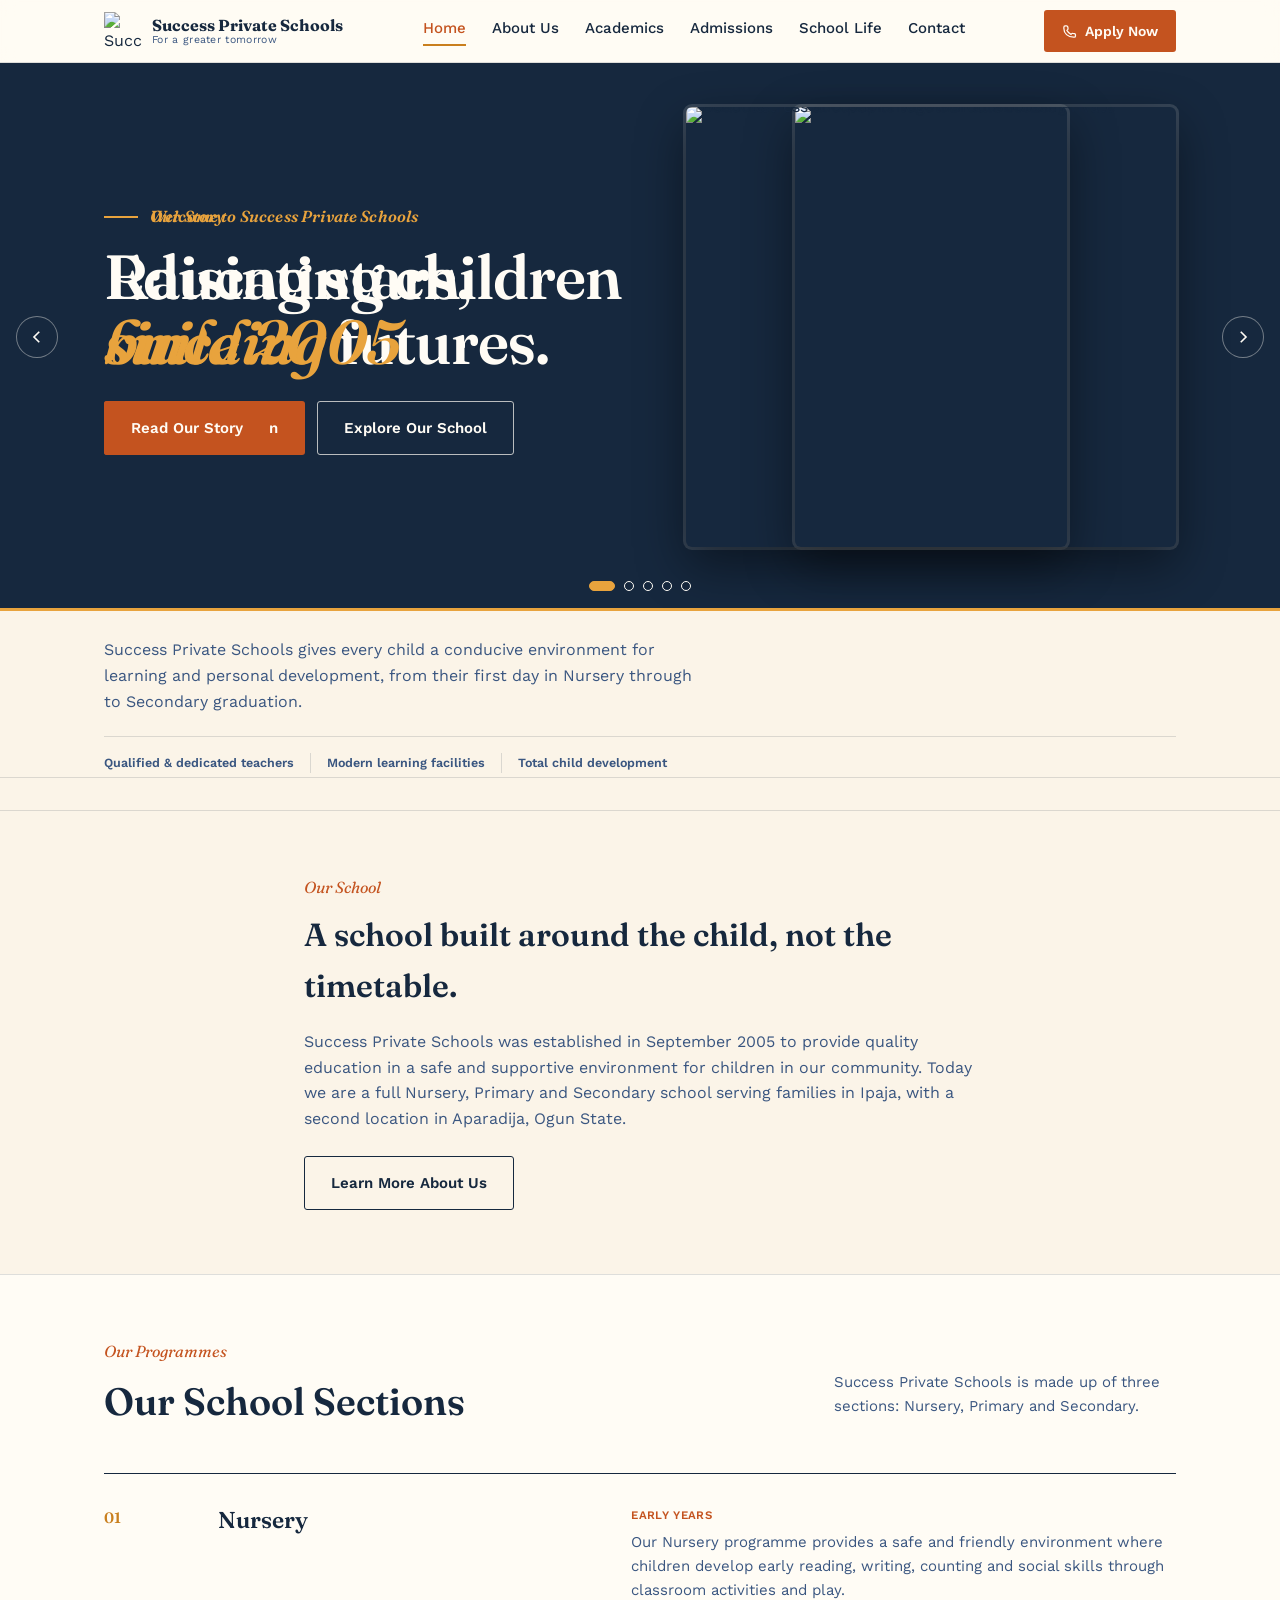
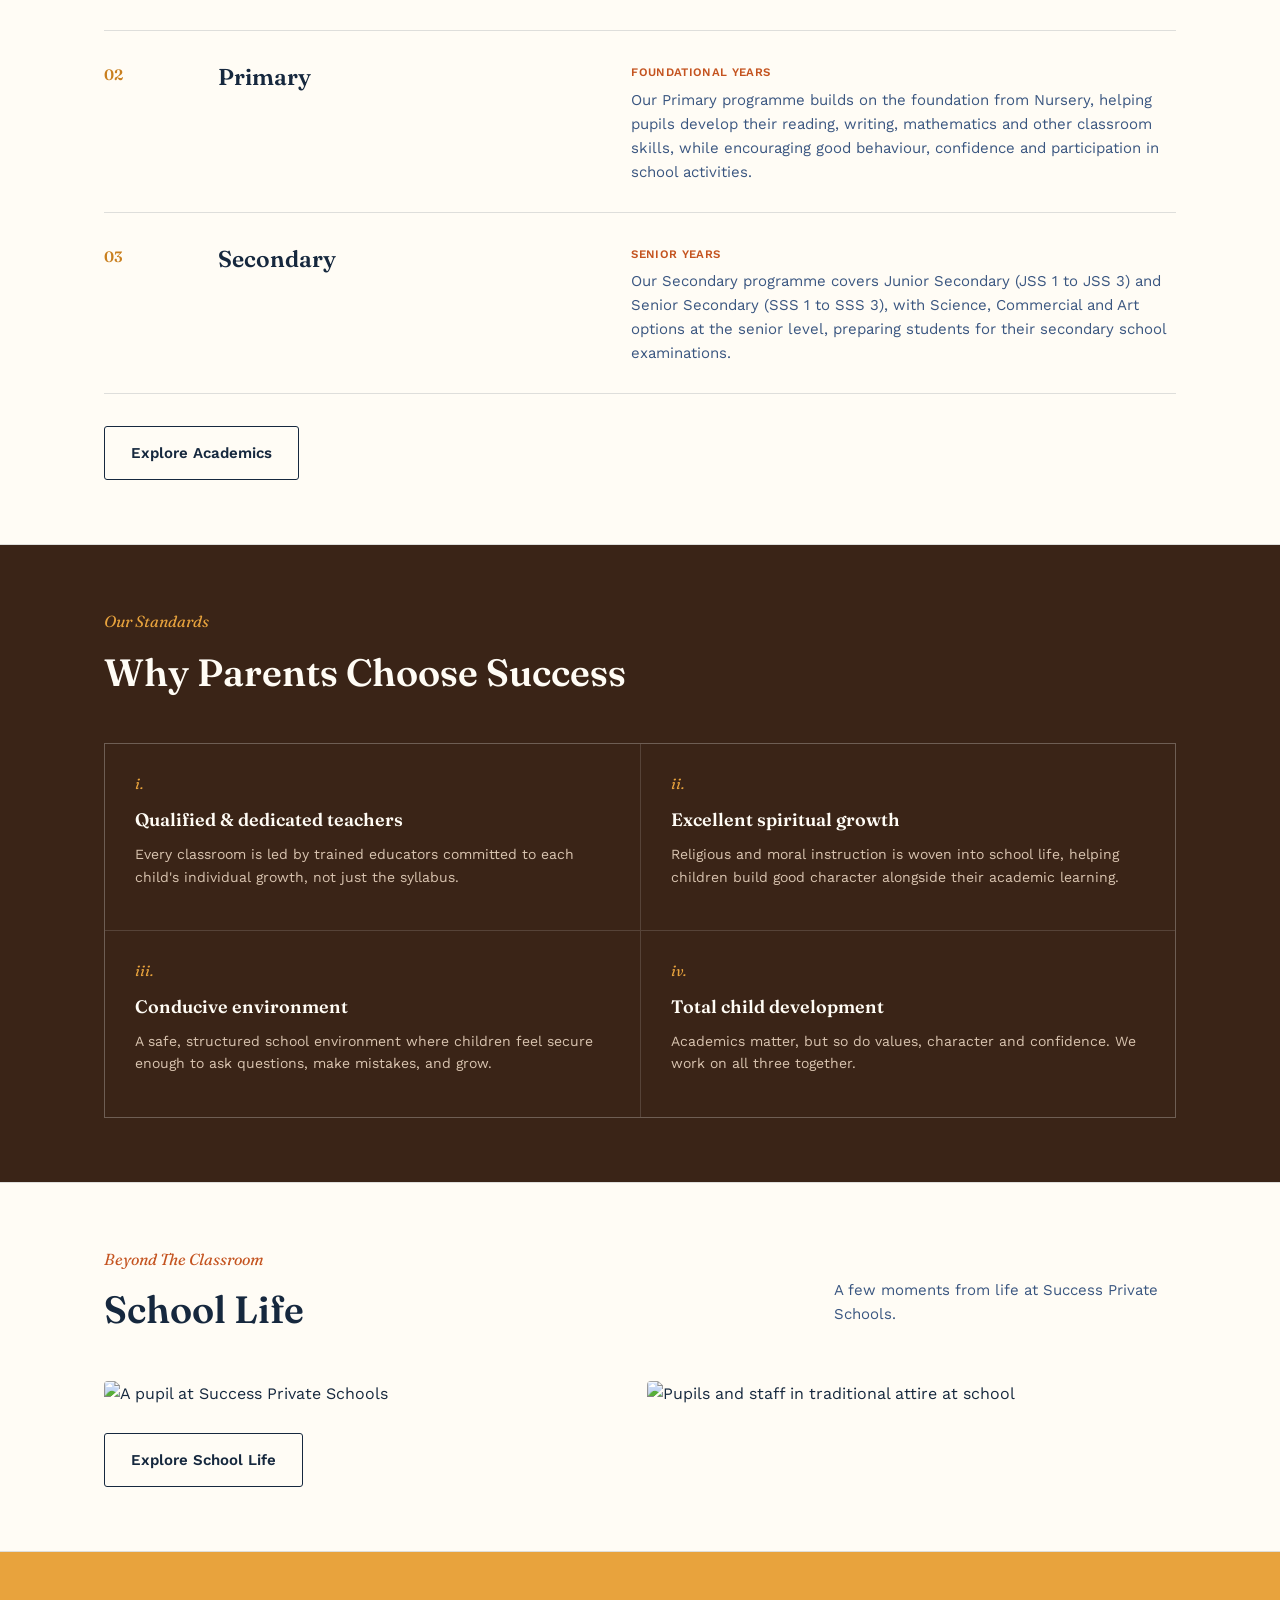
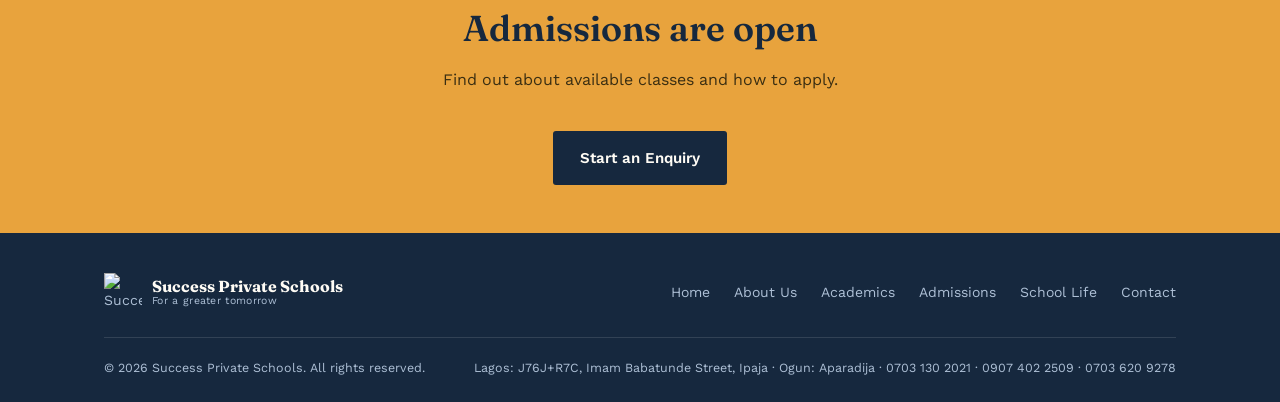
==== commit 1298a829: "Add files via upload" ====
--- a/index.html
+++ b/index.html
@@ -6,17 +6,17 @@
 <title>Success Private Schools | Home</title>
 <meta name="description" content="Success Private Schools — Nursery, Primary & Secondary education in Ipaja, Lagos. Admission in progress.">
 <link rel="preconnect" href="https://fonts.googleapis.com">
-<link rel="icon" type="image/png" href="assets/favicon.png">
+<link rel="icon" type="image/png" href="assets/images/favicon.png">
 <link href="https://fonts.googleapis.com/css2?family=Fraunces:ital,opsz,wght@0,9..144,400;0,9..144,500;0,9..144,600;0,9..144,700;1,9..144,500&family=Work+Sans:wght@400;500;600;700&display=swap" rel="stylesheet">
 <link rel="stylesheet" href="style.css">
 <script>document.documentElement.classList.add("preloading");</script>
 </head>
 <body>
-<div class="preloader" id="preloader" aria-hidden="true"><div class="preloader-ring"><img src="assets/logo.png" alt=""></div></div>
+<div class="preloader" id="preloader" aria-hidden="true"><div class="preloader-ring"><img src="assets/images/logo.png" alt=""></div></div>
 <header class="site" id="siteHeader">
   <div class="nav">
     <a class="brand" href="index.html" aria-label="Success Private Schools home">
-      <img class="brand-logo" src="assets/logo.png" alt="Success Private Schools logo">
+      <img class="brand-logo" src="assets/images/logo.png" alt="Success Private Schools logo">
       <div class="brand-text">
         <div class="name">Success Private Schools</div>
         <div class="sub">For a greater tomorrow</div>
@@ -42,51 +42,63 @@
 
 <section class="photo-hero hero-slider" id="top" role="region" aria-roledescription="carousel" aria-label="Success Private Schools highlights">
   <div class="hero-slides">
-    <div class="hero-slide active" aria-roledescription="slide" aria-label="1 of 4">
-      <div class="hero-bg" style="--bg:url('assets/hero-bg-1.jpg');"></div>
+    <div class="hero-slide active" aria-roledescription="slide" aria-label="1 of 5">
+      <div class="hero-bg" style="--bg:url('assets/images/hero-bg-1.jpg');"></div>
       <div class="wrap hero-inner">
         <div class="hero-text">
           <div class="hero-eyebrow hp" style="--i:0">Welcome to Success Private Schools</div>
           <h1 class="hero-heading"><span class="ln hp" style="--i:2">Raising stars,</span><span class="ln hp" style="--i:3"><em>building</em> futures.</span></h1>
           <div class="hero-ctas hp" style="--i:5"><a class="btn btn-clay" href="admissions.html#enquiry">Apply for Admission</a><a class="btn btn-outline-light" href="about.html">Explore Our School</a></div>
         </div>
-        <figure class="hero-photo"><img src="assets/hero-slide-1.jpg" alt="Success Private Schools building"></figure>
-      </div>
-      <div class="hero-progress"></div>
-    </div>
-    <div class="hero-slide" aria-roledescription="slide" aria-label="2 of 4" aria-hidden="true">
-      <div class="hero-bg" style="--bg:url('assets/hero-bg-2.jpg');"></div>
+        <figure class="hero-photo"><img src="assets/images/hero-slide-1.jpg" alt="Success Private Schools building"></figure>
+      </div>
+      <div class="hero-progress"></div>
+    </div>
+    <div class="hero-slide" aria-roledescription="slide" aria-label="2 of 5" aria-hidden="true">
+      <div class="hero-bg" style="--bg:url('assets/images/hero-bg-2.jpg');"></div>
       <div class="wrap hero-inner">
         <div class="hero-text">
           <div class="hero-eyebrow hp" style="--i:0">Cultural Day</div>
           <h2 class="hero-heading"><span class="ln hp" style="--i:2">Life at Success</span><span class="ln hp" style="--i:3"><em>Private Schools</em></span></h2>
           <div class="hero-ctas hp" style="--i:5"><a class="btn btn-clay" href="school-life.html">See School Life</a></div>
         </div>
-        <figure class="hero-photo"><img src="assets/hero-slide-2.jpg" alt="Pupils and staff in traditional attire on Cultural Day" loading="lazy"></figure>
-      </div>
-      <div class="hero-progress"></div>
-    </div>
-    <div class="hero-slide" aria-roledescription="slide" aria-label="3 of 4" aria-hidden="true">
-      <div class="hero-bg" style="--bg:url('assets/hero-bg-3.jpg');"></div>
+        <figure class="hero-photo"><img src="assets/images/hero-slide-2.jpg" alt="Pupils and staff in traditional attire on Cultural Day" loading="lazy"></figure>
+      </div>
+      <div class="hero-progress"></div>
+    </div>
+    <div class="hero-slide" aria-roledescription="slide" aria-label="3 of 5" aria-hidden="true">
+      <div class="hero-bg" style="--bg:url('assets/images/hero-bg-3.jpg');"></div>
       <div class="wrap hero-inner">
         <div class="hero-text">
           <div class="hero-eyebrow hp" style="--i:0">Nursery &amp; Primary</div>
           <h2 class="hero-heading"><span class="ln hp" style="--i:2">A conducive environment</span><span class="ln hp" style="--i:3"><em>for learning</em></span></h2>
           <div class="hero-ctas hp" style="--i:5"><a class="btn btn-clay" href="academics.html">Our Programs</a></div>
         </div>
-        <figure class="hero-photo"><img src="assets/hero-slide-3.jpg" alt="A pupil on the slide at Success Private Schools" loading="lazy"></figure>
-      </div>
-      <div class="hero-progress"></div>
-    </div>
-    <div class="hero-slide" aria-roledescription="slide" aria-label="4 of 4" aria-hidden="true">
-      <div class="hero-bg" style="--bg:url('assets/hero-bg-4.jpg');"></div>
+        <figure class="hero-photo"><img src="assets/images/hero-slide-3.jpg" alt="A pupil on the slide at Success Private Schools" loading="lazy"></figure>
+      </div>
+      <div class="hero-progress"></div>
+    </div>
+    <div class="hero-slide" aria-roledescription="slide" aria-label="4 of 5" aria-hidden="true">
+      <div class="hero-bg" style="--bg:url('assets/images/hero-bg-4.jpg');"></div>
       <div class="wrap hero-inner">
         <div class="hero-text">
           <div class="hero-eyebrow hp" style="--i:0">Our Story</div>
           <h2 class="hero-heading"><span class="ln hp" style="--i:2">Educating children</span><span class="ln hp" style="--i:3"><em>since 2005</em></span></h2>
           <div class="hero-ctas hp" style="--i:5"><a class="btn btn-clay" href="about.html">Read Our Story</a></div>
         </div>
-        <figure class="hero-photo"><img src="assets/hero-slide-4.jpg" alt="Headmistress and pupils together at Success Private Schools" loading="lazy"></figure>
+        <figure class="hero-photo"><img src="assets/images/hero-slide-4.jpg" alt="Headmistress and pupils together at Success Private Schools" loading="lazy"></figure>
+      </div>
+      <div class="hero-progress"></div>
+    </div>
+    <div class="hero-slide" aria-roledescription="slide" aria-label="5 of 5" aria-hidden="true">
+      <div class="hero-bg" style="--bg:url('assets/images/hero-bg-5.jpg');"></div>
+      <div class="wrap hero-inner">
+        <div class="hero-text">
+          <div class="hero-eyebrow hp" style="--i:0">Graduation</div>
+          <h2 class="hero-heading"><span class="ln hp" style="--i:2">Proud moments,</span><span class="ln hp" style="--i:3"><em>bright futures</em></span></h2>
+          <div class="hero-ctas hp" style="--i:5"><a class="btn btn-clay" href="school-life.html#graduation">See Graduation Day</a></div>
+        </div>
+        <figure class="hero-photo is-landscape"><img src="assets/images/hero-slide-5.jpg" alt="Graduating pupils in gold gowns tossing their caps" loading="lazy"></figure>
       </div>
       <div class="hero-progress"></div>
     </div>
@@ -98,6 +110,7 @@
     <button type="button" aria-label="Show slide 2"></button>
     <button type="button" aria-label="Show slide 3"></button>
     <button type="button" aria-label="Show slide 4"></button>
+    <button type="button" aria-label="Show slide 5"></button>
   </div>
 </section>
 <section class="hero-intro">
@@ -114,17 +127,12 @@
 <div class="ruled"></div>
 
 <section id="about-preview">
-  <div class="wrap about-grid">
+  <div class="wrap about-grid about-grid--text-only">
     <div>
       <div class="eyebrow">Our School</div>
       <h2 style="font-size:32px; margin-bottom:18px;">A school built around the child, not the timetable.</h2>
       <p>Success Private Schools was established in September 2005 to provide quality education in a safe and supportive environment for children in our community. Today we are a full Nursery, Primary and Secondary school serving families in Ipaja, with a second location in Aparadija, Ogun State.</p>
       <a class="btn btn-ghost" href="about.html" style="margin-top:8px;">Learn More About Us</a>
-    </div>
-    <div class="photo-showcase">
-      <div class="photo-slideshow" aria-hidden="true">
-        <img class="active" src="assets/about-compound.jpg" alt="Success Private Schools school compound" loading="lazy">
-      </div>
     </div>
   </div>
 </section>
@@ -211,8 +219,8 @@
       <p>A few moments from life at Success Private Schools.</p>
     </div>
     <div class="school-life-preview-grid">
-      <img src="assets/pupil-playground.jpg" alt="A pupil at Success Private Schools" loading="lazy">
-      <img src="assets/gallery-traditional-attire.jpg" alt="Pupils and staff in traditional attire at school" loading="lazy">
+      <img src="assets/images/pupil-playground.jpg" alt="A pupil at Success Private Schools" loading="lazy">
+      <img src="assets/images/gallery-traditional-attire.jpg" alt="Pupils and staff in traditional attire at school" loading="lazy">
     </div>
     <a class="btn btn-ghost" href="school-life.html" style="margin-top:26px;">Explore School Life</a>
   </div>
@@ -229,7 +237,7 @@
   <div class="wrap">
     <div class="footer-top">
       <a class="brand" href="index.html">
-        <img class="brand-logo" src="assets/logo.png" alt="Success Private Schools logo">
+        <img class="brand-logo" src="assets/images/logo.png" alt="Success Private Schools logo">
         <div class="brand-text">
           <div class="name">Success Private Schools</div>
           <div class="sub">For a greater tomorrow</div>
--- a/style.css
+++ b/style.css
@@ -232,6 +232,9 @@
   .about-grid{
     display:grid; grid-template-columns: 1fr 1fr; gap:48px; align-items:start;
   }
+  .about-grid.about-grid--text-only{
+    grid-template-columns: 1fr; max-width:720px;
+  }
   .about-grid p{color:var(--navy-soft); margin-bottom:16px; font-size:16px;}
   .stat-row{
     display:grid; grid-template-columns: repeat(3,1fr); gap:0;
@@ -784,3 +787,49 @@
 .gallery-caption{ text-decoration:none; }
 .gallery-item{ background:transparent; text-decoration:none; }
 .gallery-item .gallery-caption{ color:var(--navy-soft); }
+
+/* ===== Loader on every page + when leaving a page ===== */
+.preloader.done{ animation:none; }
+.preloader.show{ animation:none; opacity:1; visibility:visible; transition:opacity .25s ease; }
+
+/* ===== Hero: landscape photo (slide 5) fills the photo column ===== */
+.hero-photo.is-landscape{ width:100%; max-width:560px; }
+.hero-photo.is-landscape img{ width:100%; height:auto; max-height:440px; object-fit:cover; }
+@media (max-width:860px){ .hero-photo.is-landscape img{ height:auto; max-height:250px; } .hero-photo.is-landscape{ width:auto; max-width:100%; } }
+
+/* ===== School Life: auto-playing photo slideshows (3.5s) ===== */
+.gallery-slideshow{ margin:0; --gs-dur:5s; background:transparent; border-radius:4px; overflow:hidden; }
+.gs-viewport{ position:relative; aspect-ratio:4/3; overflow:hidden; background:var(--ink); border-radius:4px 4px 0 0; }
+.gs-slide{
+  position:absolute; inset:0; opacity:0; visibility:hidden;
+  transition:opacity .7s ease-in-out, visibility 0s linear .7s;
+}
+.gs-slide.active{ opacity:1; visibility:visible; transition:opacity .7s ease-in-out, visibility 0s; }
+.gs-slide::before{
+  content:''; position:absolute; inset:-20px; background:var(--bg) center/cover no-repeat;
+  filter:blur(18px) brightness(.7); transform:scale(1.1);
+}
+.gs-slide img{ position:relative; width:100%; height:100%; object-fit:contain; display:block; cursor:zoom-in; }
+.gs-progress{ position:absolute; left:0; bottom:0; height:3px; width:100%; background:var(--marigold); transform:scaleX(0); transform-origin:left; z-index:2; }
+.gs-slide.active .gs-progress{ animation:heroBar var(--gs-dur) linear forwards; }
+.gallery-slideshow.paused .gs-progress{ animation-play-state:paused; }
+.gs-arrow{
+  position:absolute; top:50%; margin-top:-18px; width:36px; height:36px; border-radius:50%;
+  border:1.5px solid rgba(255,252,245,.45); background:rgba(22,40,62,.55); color:var(--chalk); cursor:pointer;
+  display:flex; align-items:center; justify-content:center; z-index:3; padding:0;
+  transition:background .2s ease, border-color .2s ease;
+}
+.gs-arrow:hover, .gs-arrow:focus-visible{ background:var(--clay); border-color:var(--clay); }
+.gs-arrow svg{ width:16px; height:16px; }
+.gs-prev{ left:10px; } .gs-next{ right:10px; }
+.gs-dots{ position:absolute; left:0; right:0; bottom:12px; display:flex; justify-content:center; gap:8px; z-index:3; pointer-events:none; }
+.gs-dots button{
+  pointer-events:auto; width:9px; height:9px; padding:0; border-radius:50%;
+  border:1.5px solid var(--chalk); background:rgba(22,40,62,.4); cursor:pointer;
+  transition:background .25s ease, width .25s ease;
+}
+.gs-dots button.active{ background:var(--marigold); border-color:var(--marigold); width:22px; border-radius:6px; }
+@media (prefers-reduced-motion: reduce){
+  .gs-slide, .gs-slide.active{ transition:none; }
+  .gs-progress{ display:none; }
+}
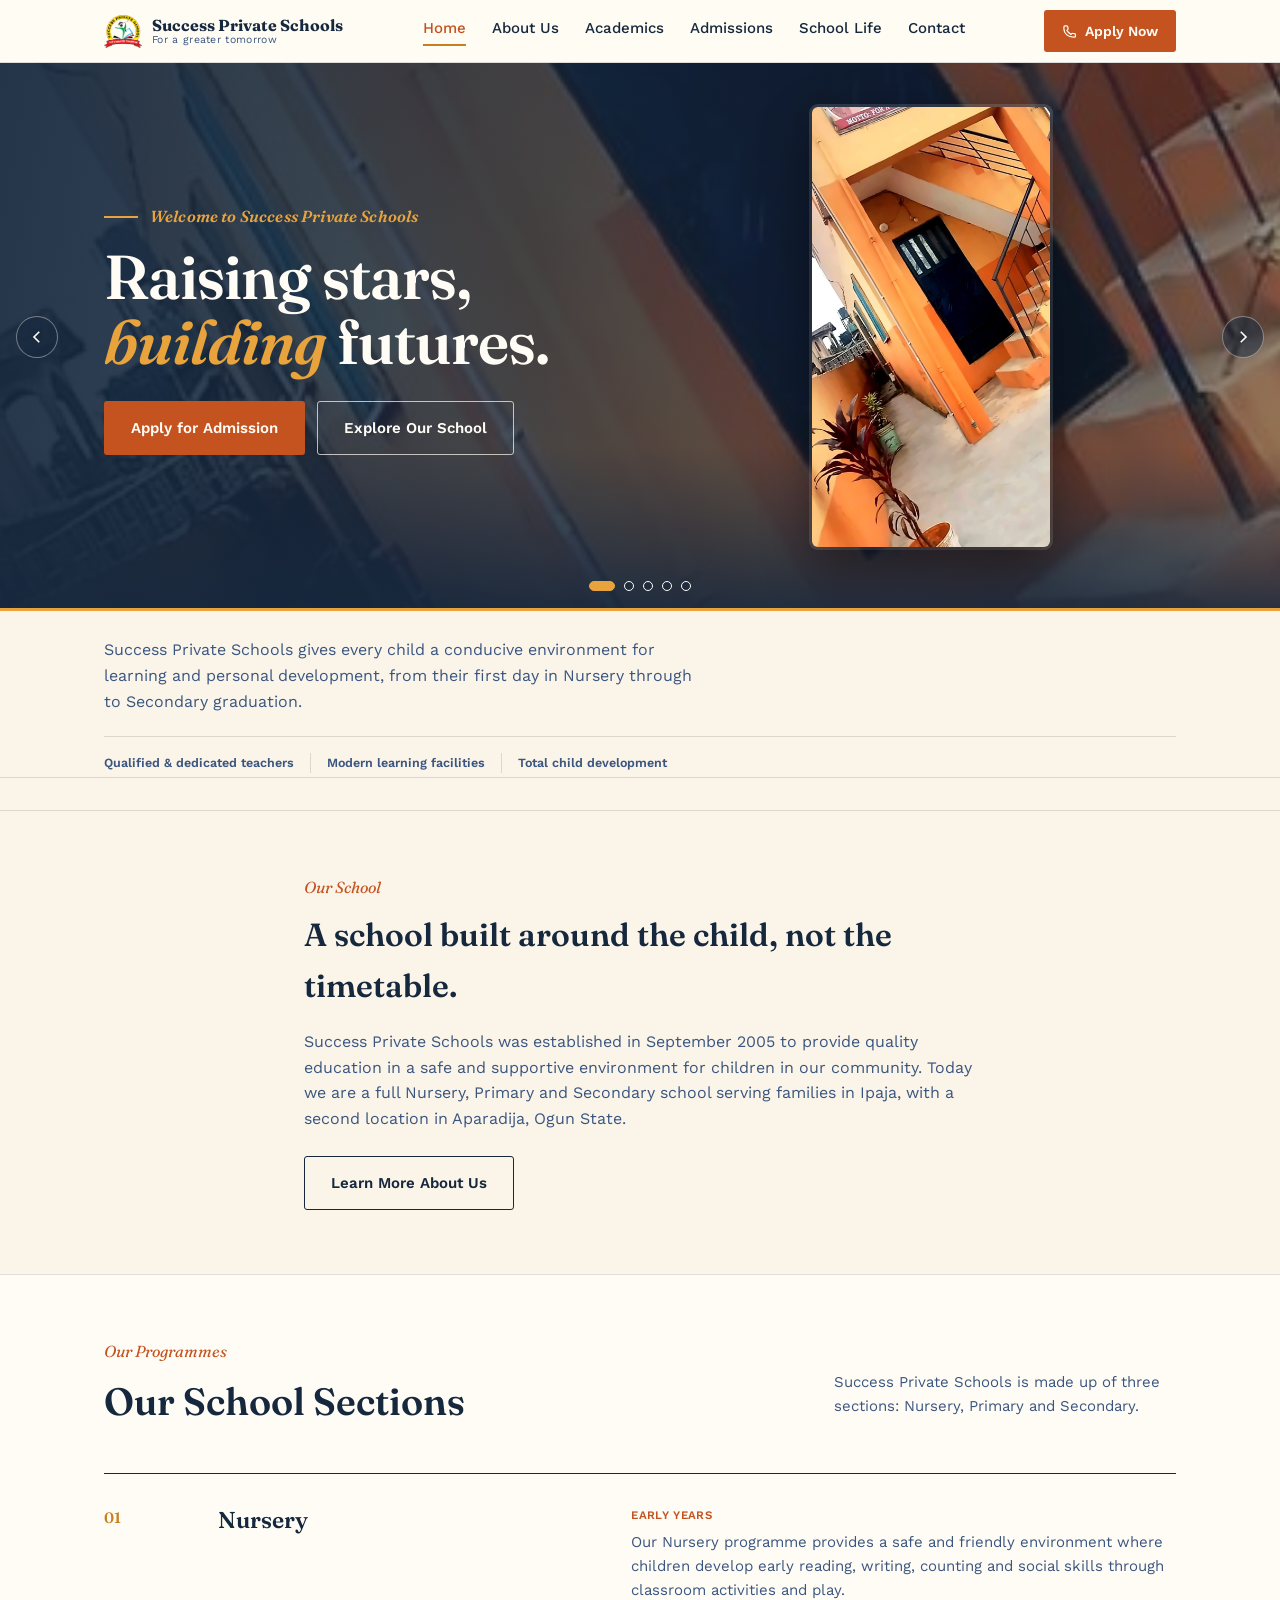
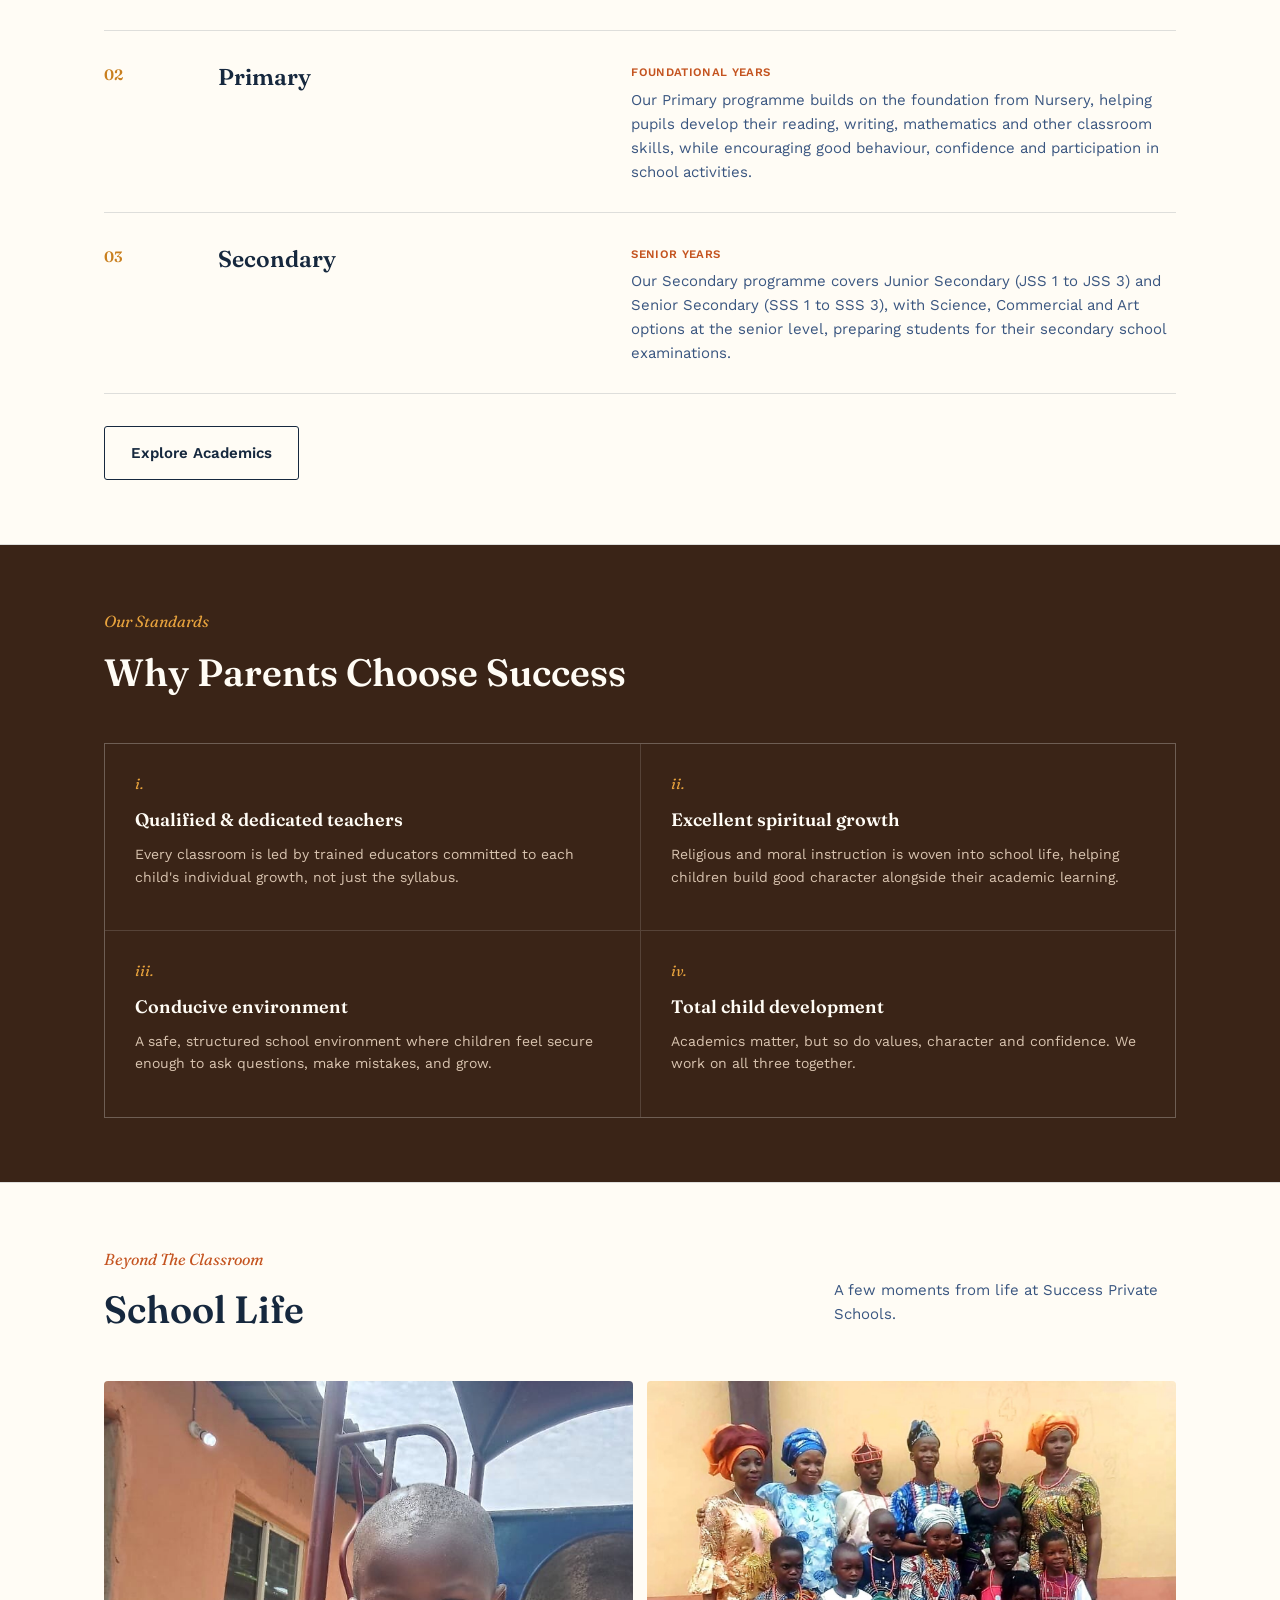
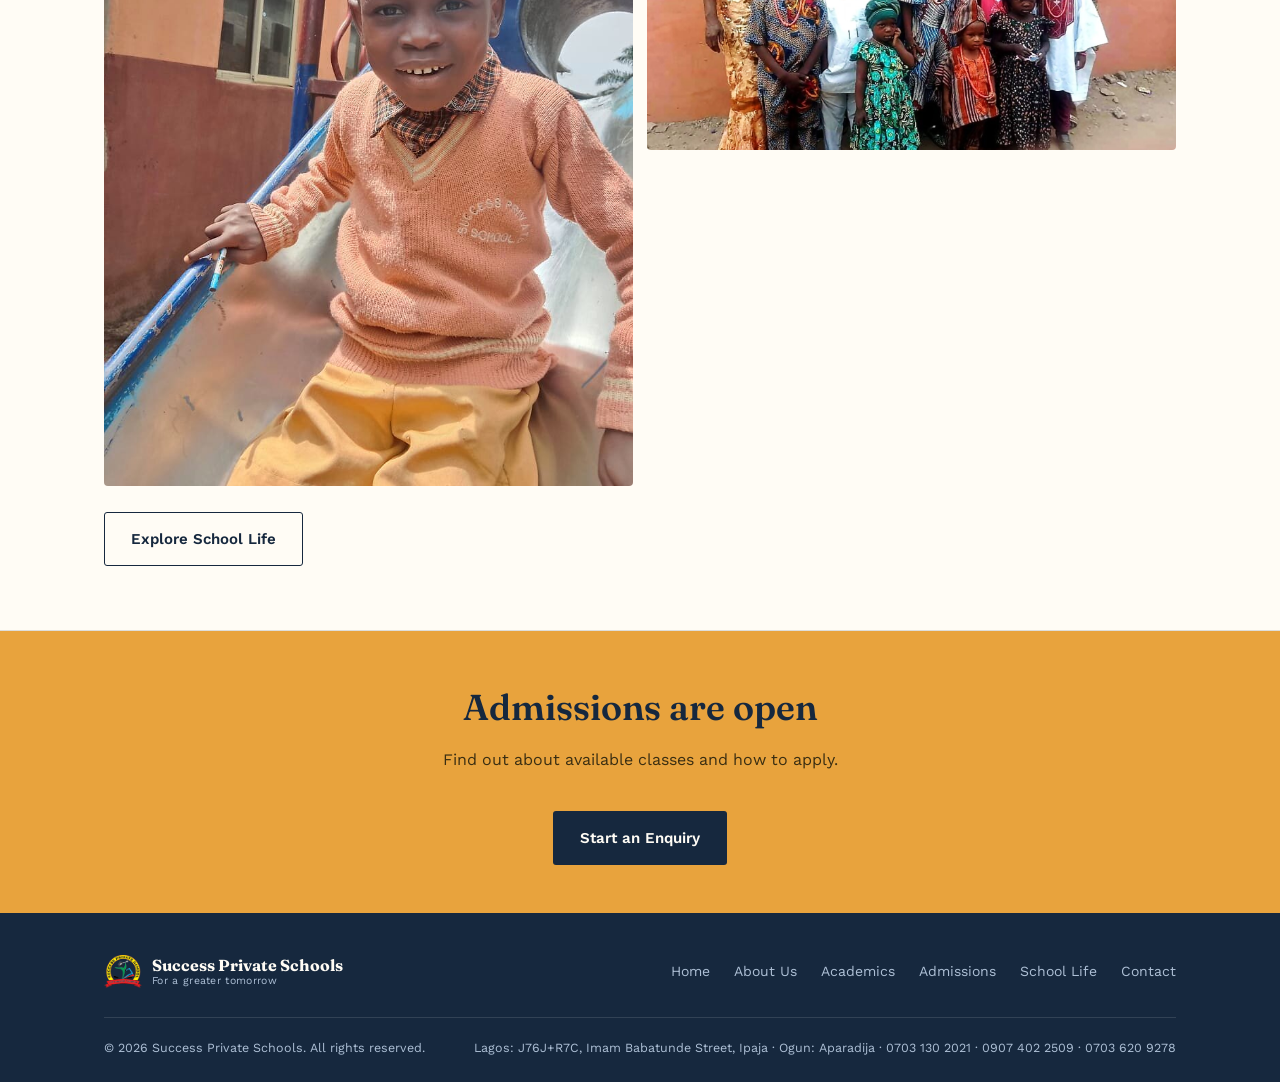
==== commit 32011ccd: "Update index.html" ====
--- a/index.html
+++ b/index.html
@@ -6,17 +6,17 @@
 <title>Success Private Schools | Home</title>
 <meta name="description" content="Success Private Schools — Nursery, Primary & Secondary education in Ipaja, Lagos. Admission in progress.">
 <link rel="preconnect" href="https://fonts.googleapis.com">
-<link rel="icon" type="image/png" href="assets/images/favicon.png">
+<link rel="icon" type="image/png" href="assets/favicon.png">
 <link href="https://fonts.googleapis.com/css2?family=Fraunces:ital,opsz,wght@0,9..144,400;0,9..144,500;0,9..144,600;0,9..144,700;1,9..144,500&family=Work+Sans:wght@400;500;600;700&display=swap" rel="stylesheet">
 <link rel="stylesheet" href="style.css">
 <script>document.documentElement.classList.add("preloading");</script>
 </head>
 <body>
-<div class="preloader" id="preloader" aria-hidden="true"><div class="preloader-ring"><img src="assets/images/logo.png" alt=""></div></div>
+<div class="preloader" id="preloader" aria-hidden="true"><div class="preloader-ring"><img src="assets/logo.png" alt=""></div></div>
 <header class="site" id="siteHeader">
   <div class="nav">
     <a class="brand" href="index.html" aria-label="Success Private Schools home">
-      <img class="brand-logo" src="assets/images/logo.png" alt="Success Private Schools logo">
+      <img class="brand-logo" src="assets/logo.png" alt="Success Private Schools logo">
       <div class="brand-text">
         <div class="name">Success Private Schools</div>
         <div class="sub">For a greater tomorrow</div>
@@ -43,62 +43,62 @@
 <section class="photo-hero hero-slider" id="top" role="region" aria-roledescription="carousel" aria-label="Success Private Schools highlights">
   <div class="hero-slides">
     <div class="hero-slide active" aria-roledescription="slide" aria-label="1 of 5">
-      <div class="hero-bg" style="--bg:url('assets/images/hero-bg-1.jpg');"></div>
+      <div class="hero-bg" style="--bg:url('assets/hero-bg-1.jpg');"></div>
       <div class="wrap hero-inner">
         <div class="hero-text">
           <div class="hero-eyebrow hp" style="--i:0">Welcome to Success Private Schools</div>
           <h1 class="hero-heading"><span class="ln hp" style="--i:2">Raising stars,</span><span class="ln hp" style="--i:3"><em>building</em> futures.</span></h1>
           <div class="hero-ctas hp" style="--i:5"><a class="btn btn-clay" href="admissions.html#enquiry">Apply for Admission</a><a class="btn btn-outline-light" href="about.html">Explore Our School</a></div>
         </div>
-        <figure class="hero-photo"><img src="assets/images/hero-slide-1.jpg" alt="Success Private Schools building"></figure>
+        <figure class="hero-photo"><img src="assets/hero-slide-1.jpg" alt="Success Private Schools building"></figure>
       </div>
       <div class="hero-progress"></div>
     </div>
     <div class="hero-slide" aria-roledescription="slide" aria-label="2 of 5" aria-hidden="true">
-      <div class="hero-bg" style="--bg:url('assets/images/hero-bg-2.jpg');"></div>
+      <div class="hero-bg" style="--bg:url('assets/hero-bg-2.jpg');"></div>
       <div class="wrap hero-inner">
         <div class="hero-text">
           <div class="hero-eyebrow hp" style="--i:0">Cultural Day</div>
           <h2 class="hero-heading"><span class="ln hp" style="--i:2">Life at Success</span><span class="ln hp" style="--i:3"><em>Private Schools</em></span></h2>
           <div class="hero-ctas hp" style="--i:5"><a class="btn btn-clay" href="school-life.html">See School Life</a></div>
         </div>
-        <figure class="hero-photo"><img src="assets/images/hero-slide-2.jpg" alt="Pupils and staff in traditional attire on Cultural Day" loading="lazy"></figure>
+        <figure class="hero-photo"><img src="assets/hero-slide-2.jpg" alt="Pupils and staff in traditional attire on Cultural Day" loading="lazy"></figure>
       </div>
       <div class="hero-progress"></div>
     </div>
     <div class="hero-slide" aria-roledescription="slide" aria-label="3 of 5" aria-hidden="true">
-      <div class="hero-bg" style="--bg:url('assets/images/hero-bg-3.jpg');"></div>
+      <div class="hero-bg" style="--bg:url('assets/hero-bg-3.jpg');"></div>
       <div class="wrap hero-inner">
         <div class="hero-text">
           <div class="hero-eyebrow hp" style="--i:0">Nursery &amp; Primary</div>
           <h2 class="hero-heading"><span class="ln hp" style="--i:2">A conducive environment</span><span class="ln hp" style="--i:3"><em>for learning</em></span></h2>
           <div class="hero-ctas hp" style="--i:5"><a class="btn btn-clay" href="academics.html">Our Programs</a></div>
         </div>
-        <figure class="hero-photo"><img src="assets/images/hero-slide-3.jpg" alt="A pupil on the slide at Success Private Schools" loading="lazy"></figure>
+        <figure class="hero-photo"><img src="assets/hero-slide-3.jpg" alt="A pupil on the slide at Success Private Schools" loading="lazy"></figure>
       </div>
       <div class="hero-progress"></div>
     </div>
     <div class="hero-slide" aria-roledescription="slide" aria-label="4 of 5" aria-hidden="true">
-      <div class="hero-bg" style="--bg:url('assets/images/hero-bg-4.jpg');"></div>
+      <div class="hero-bg" style="--bg:url('assets/hero-bg-4.jpg');"></div>
       <div class="wrap hero-inner">
         <div class="hero-text">
           <div class="hero-eyebrow hp" style="--i:0">Our Story</div>
           <h2 class="hero-heading"><span class="ln hp" style="--i:2">Educating children</span><span class="ln hp" style="--i:3"><em>since 2005</em></span></h2>
           <div class="hero-ctas hp" style="--i:5"><a class="btn btn-clay" href="about.html">Read Our Story</a></div>
         </div>
-        <figure class="hero-photo"><img src="assets/images/hero-slide-4.jpg" alt="Headmistress and pupils together at Success Private Schools" loading="lazy"></figure>
+        <figure class="hero-photo"><img src="assets/hero-slide-4.jpg" alt="Headmistress and pupils together at Success Private Schools" loading="lazy"></figure>
       </div>
       <div class="hero-progress"></div>
     </div>
     <div class="hero-slide" aria-roledescription="slide" aria-label="5 of 5" aria-hidden="true">
-      <div class="hero-bg" style="--bg:url('assets/images/hero-bg-5.jpg');"></div>
+      <div class="hero-bg" style="--bg:url('assets/hero-bg-5.jpg');"></div>
       <div class="wrap hero-inner">
         <div class="hero-text">
           <div class="hero-eyebrow hp" style="--i:0">Graduation</div>
           <h2 class="hero-heading"><span class="ln hp" style="--i:2">Proud moments,</span><span class="ln hp" style="--i:3"><em>bright futures</em></span></h2>
           <div class="hero-ctas hp" style="--i:5"><a class="btn btn-clay" href="school-life.html#graduation">See Graduation Day</a></div>
         </div>
-        <figure class="hero-photo is-landscape"><img src="assets/images/hero-slide-5.jpg" alt="Graduating pupils in gold gowns tossing their caps" loading="lazy"></figure>
+        <figure class="hero-photo is-landscape"><img src="assets/hero-slide-5.jpg" alt="Graduating pupils in gold gowns tossing their caps" loading="lazy"></figure>
       </div>
       <div class="hero-progress"></div>
     </div>
@@ -219,8 +219,8 @@
       <p>A few moments from life at Success Private Schools.</p>
     </div>
     <div class="school-life-preview-grid">
-      <img src="assets/images/pupil-playground.jpg" alt="A pupil at Success Private Schools" loading="lazy">
-      <img src="assets/images/gallery-traditional-attire.jpg" alt="Pupils and staff in traditional attire at school" loading="lazy">
+      <img src="assets/pupil-playground.jpg" alt="A pupil at Success Private Schools" loading="lazy">
+      <img src="assets/gallery-traditional-attire.jpg" alt="Pupils and staff in traditional attire at school" loading="lazy">
     </div>
     <a class="btn btn-ghost" href="school-life.html" style="margin-top:26px;">Explore School Life</a>
   </div>
@@ -237,7 +237,7 @@
   <div class="wrap">
     <div class="footer-top">
       <a class="brand" href="index.html">
-        <img class="brand-logo" src="assets/images/logo.png" alt="Success Private Schools logo">
+        <img class="brand-logo" src="assets/logo.png" alt="Success Private Schools logo">
         <div class="brand-text">
           <div class="name">Success Private Schools</div>
           <div class="sub">For a greater tomorrow</div>
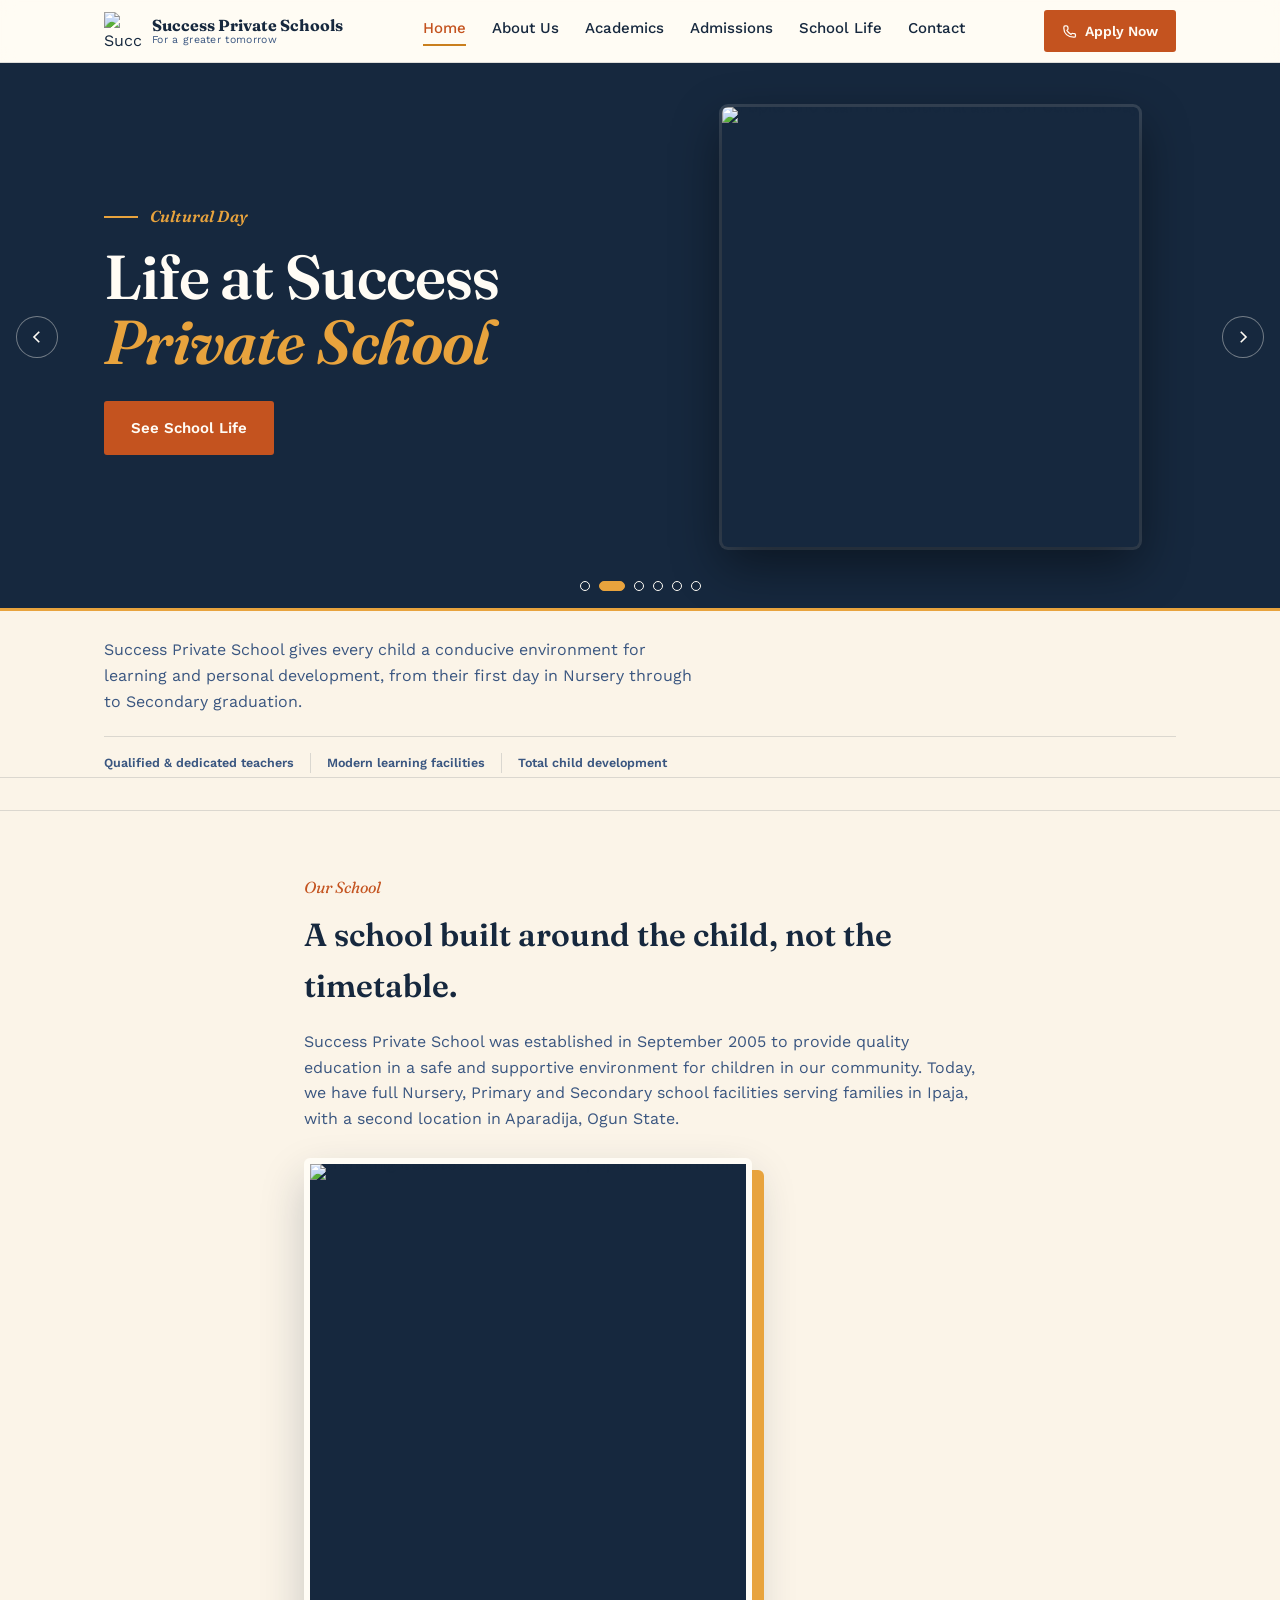
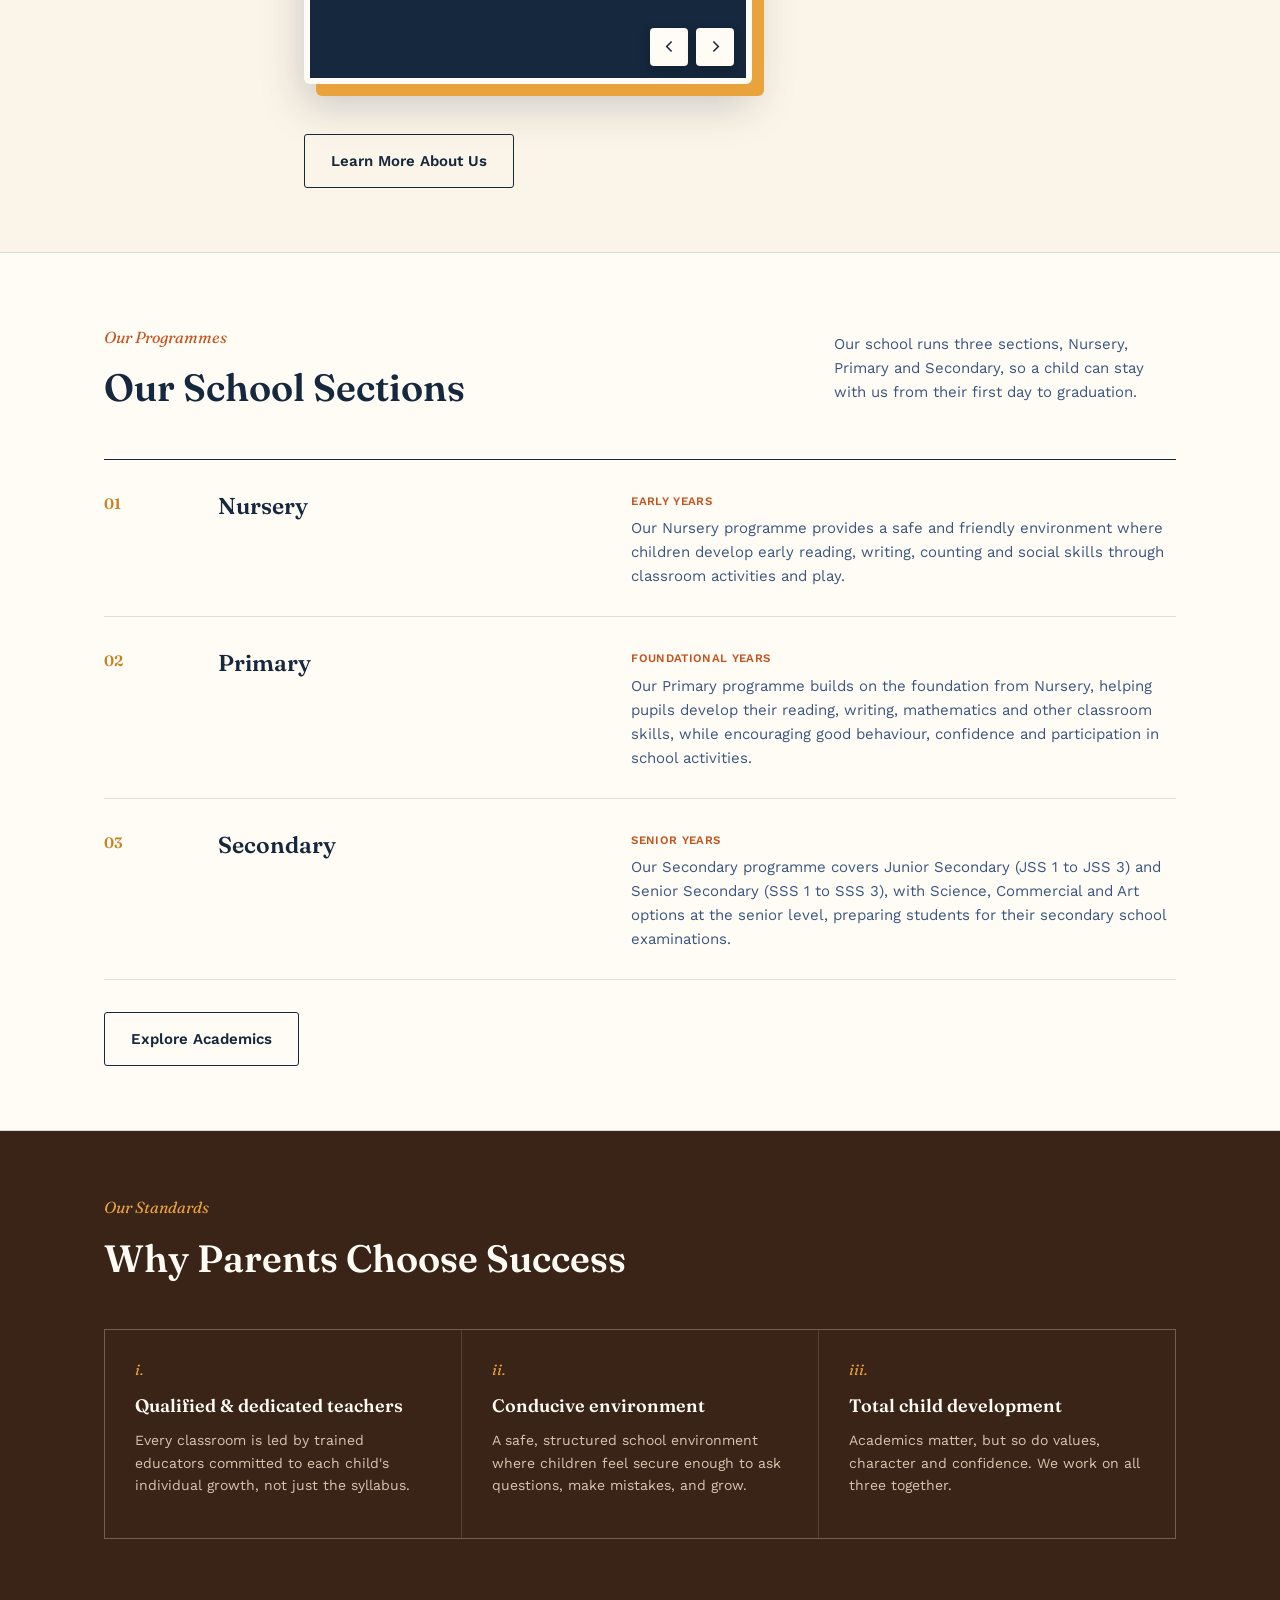
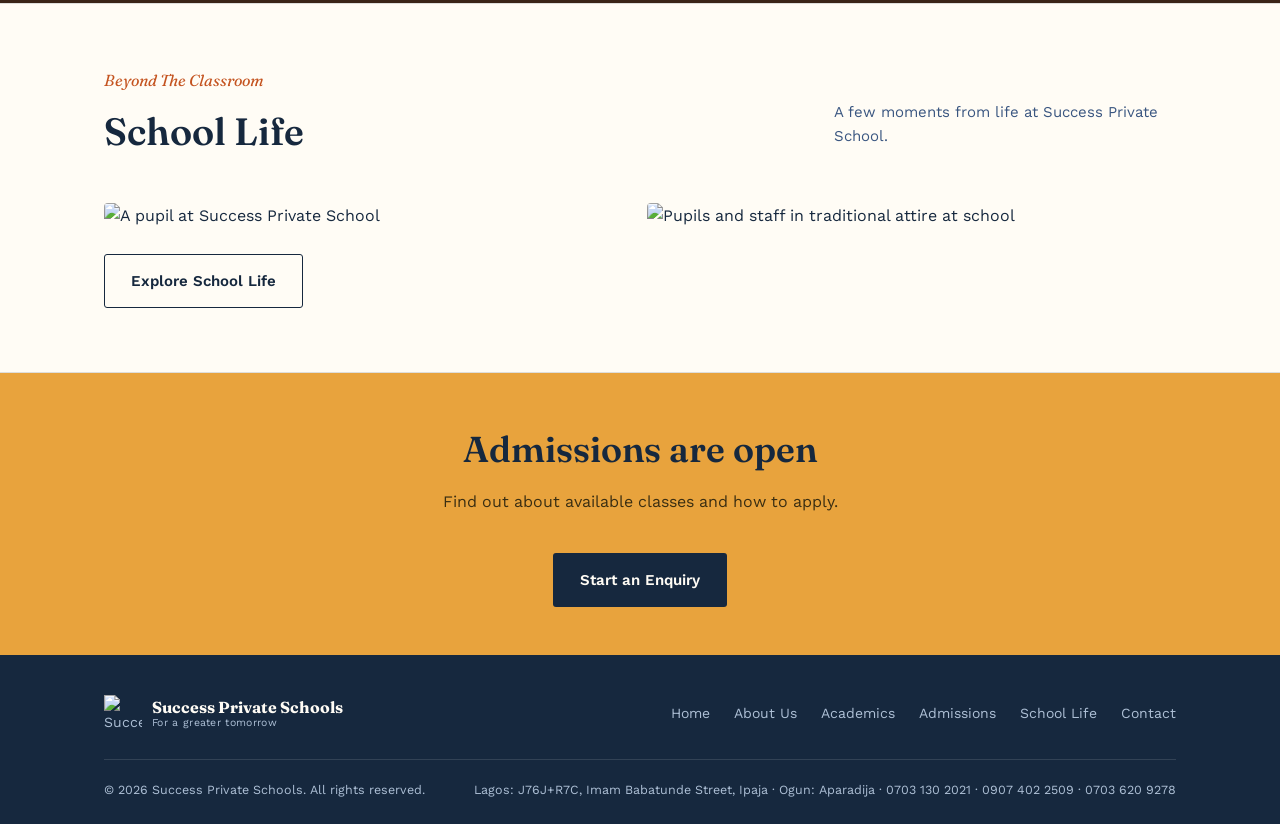
==== commit df55fa9c: "Add files via upload" ====
--- a/index.html
+++ b/index.html
@@ -4,19 +4,19 @@
 <meta charset="UTF-8">
 <meta name="viewport" content="width=device-width, initial-scale=1.0, viewport-fit=cover">
 <title>Success Private Schools | Home</title>
-<meta name="description" content="Success Private Schools — Nursery, Primary & Secondary education in Ipaja, Lagos. Admission in progress.">
+<meta name="description" content="Success Private School offers Nursery, Primary and Secondary Education serving families in Ipaja (Lagos State) and Aparadija (Ogun State).">
 <link rel="preconnect" href="https://fonts.googleapis.com">
-<link rel="icon" type="image/png" href="assets/favicon.png">
+<link rel="icon" type="image/png" href="assets/images/favicon.png">
 <link href="https://fonts.googleapis.com/css2?family=Fraunces:ital,opsz,wght@0,9..144,400;0,9..144,500;0,9..144,600;0,9..144,700;1,9..144,500&family=Work+Sans:wght@400;500;600;700&display=swap" rel="stylesheet">
 <link rel="stylesheet" href="style.css">
 <script>document.documentElement.classList.add("preloading");</script>
 </head>
 <body>
-<div class="preloader" id="preloader" aria-hidden="true"><div class="preloader-ring"><img src="assets/logo.png" alt=""></div></div>
+<div class="preloader" id="preloader" aria-hidden="true"><div class="preloader-ring"><img src="assets/images/logo.png" alt=""></div></div>
 <header class="site" id="siteHeader">
   <div class="nav">
     <a class="brand" href="index.html" aria-label="Success Private Schools home">
-      <img class="brand-logo" src="assets/logo.png" alt="Success Private Schools logo">
+      <img class="brand-logo" src="assets/images/logo.png" alt="Success Private Schools logo">
       <div class="brand-text">
         <div class="name">Success Private Schools</div>
         <div class="sub">For a greater tomorrow</div>
@@ -40,65 +40,77 @@
   </div>
 </header>
 
-<section class="photo-hero hero-slider" id="top" role="region" aria-roledescription="carousel" aria-label="Success Private Schools highlights">
+<section class="photo-hero hero-slider" id="top" role="region" aria-roledescription="carousel" aria-label="Success Private School highlights">
   <div class="hero-slides">
-    <div class="hero-slide active" aria-roledescription="slide" aria-label="1 of 5">
-      <div class="hero-bg" style="--bg:url('assets/hero-bg-1.jpg');"></div>
+    <div class="hero-slide active" aria-roledescription="slide" aria-label="1 of 6">
+      <div class="hero-bg" style="--bg:url('assets/images/hero-bg-1.jpg');"></div>
       <div class="wrap hero-inner">
         <div class="hero-text">
           <div class="hero-eyebrow hp" style="--i:0">Welcome to Success Private Schools</div>
           <h1 class="hero-heading"><span class="ln hp" style="--i:2">Raising stars,</span><span class="ln hp" style="--i:3"><em>building</em> futures.</span></h1>
           <div class="hero-ctas hp" style="--i:5"><a class="btn btn-clay" href="admissions.html#enquiry">Apply for Admission</a><a class="btn btn-outline-light" href="about.html">Explore Our School</a></div>
         </div>
-        <figure class="hero-photo"><img src="assets/hero-slide-1.jpg" alt="Success Private Schools building"></figure>
-      </div>
-      <div class="hero-progress"></div>
-    </div>
-    <div class="hero-slide" aria-roledescription="slide" aria-label="2 of 5" aria-hidden="true">
-      <div class="hero-bg" style="--bg:url('assets/hero-bg-2.jpg');"></div>
+        <figure class="hero-photo"><img src="assets/images/hero-slide-1.jpg" alt="Success Private School building"></figure>
+      </div>
+      <div class="hero-progress"></div>
+    </div>
+    <div class="hero-slide" aria-roledescription="slide" aria-label="2 of 6" aria-hidden="true">
+      <div class="hero-bg" style="--bg:url('assets/images/hero-bg-2.jpg');"></div>
       <div class="wrap hero-inner">
         <div class="hero-text">
           <div class="hero-eyebrow hp" style="--i:0">Cultural Day</div>
-          <h2 class="hero-heading"><span class="ln hp" style="--i:2">Life at Success</span><span class="ln hp" style="--i:3"><em>Private Schools</em></span></h2>
+          <h2 class="hero-heading"><span class="ln hp" style="--i:2">Life at Success</span><span class="ln hp" style="--i:3"><em>Private School</em></span></h2>
           <div class="hero-ctas hp" style="--i:5"><a class="btn btn-clay" href="school-life.html">See School Life</a></div>
         </div>
-        <figure class="hero-photo"><img src="assets/hero-slide-2.jpg" alt="Pupils and staff in traditional attire on Cultural Day" loading="lazy"></figure>
-      </div>
-      <div class="hero-progress"></div>
-    </div>
-    <div class="hero-slide" aria-roledescription="slide" aria-label="3 of 5" aria-hidden="true">
-      <div class="hero-bg" style="--bg:url('assets/hero-bg-3.jpg');"></div>
+        <figure class="hero-photo"><img src="assets/images/hero-slide-2.jpg" alt="Pupils and staff in traditional attire on Cultural Day" loading="lazy"></figure>
+      </div>
+      <div class="hero-progress"></div>
+    </div>
+    <div class="hero-slide" aria-roledescription="slide" aria-label="3 of 6" aria-hidden="true">
+      <div class="hero-bg" style="--bg:url('assets/images/hero-bg-3.jpg');"></div>
       <div class="wrap hero-inner">
         <div class="hero-text">
           <div class="hero-eyebrow hp" style="--i:0">Nursery &amp; Primary</div>
           <h2 class="hero-heading"><span class="ln hp" style="--i:2">A conducive environment</span><span class="ln hp" style="--i:3"><em>for learning</em></span></h2>
           <div class="hero-ctas hp" style="--i:5"><a class="btn btn-clay" href="academics.html">Our Programs</a></div>
         </div>
-        <figure class="hero-photo"><img src="assets/hero-slide-3.jpg" alt="A pupil on the slide at Success Private Schools" loading="lazy"></figure>
-      </div>
-      <div class="hero-progress"></div>
-    </div>
-    <div class="hero-slide" aria-roledescription="slide" aria-label="4 of 5" aria-hidden="true">
-      <div class="hero-bg" style="--bg:url('assets/hero-bg-4.jpg');"></div>
+        <figure class="hero-photo"><img src="assets/images/hero-slide-3.jpg" alt="A pupil on the slide at Success Private School" loading="lazy"></figure>
+      </div>
+      <div class="hero-progress"></div>
+    </div>
+    <div class="hero-slide" aria-roledescription="slide" aria-label="4 of 6" aria-hidden="true">
+      <div class="hero-bg" style="--bg:url('assets/images/hero-bg-4.jpg');"></div>
       <div class="wrap hero-inner">
         <div class="hero-text">
           <div class="hero-eyebrow hp" style="--i:0">Our Story</div>
           <h2 class="hero-heading"><span class="ln hp" style="--i:2">Educating children</span><span class="ln hp" style="--i:3"><em>since 2005</em></span></h2>
           <div class="hero-ctas hp" style="--i:5"><a class="btn btn-clay" href="about.html">Read Our Story</a></div>
         </div>
-        <figure class="hero-photo"><img src="assets/hero-slide-4.jpg" alt="Headmistress and pupils together at Success Private Schools" loading="lazy"></figure>
-      </div>
-      <div class="hero-progress"></div>
-    </div>
-    <div class="hero-slide" aria-roledescription="slide" aria-label="5 of 5" aria-hidden="true">
-      <div class="hero-bg" style="--bg:url('assets/hero-bg-5.jpg');"></div>
+        <figure class="hero-photo"><img src="assets/images/hero-slide-4.jpg" alt="Headmistress and pupils together at Success Private School" loading="lazy"></figure>
+      </div>
+      <div class="hero-progress"></div>
+    </div>
+    <div class="hero-slide" aria-roledescription="slide" aria-label="5 of 6" aria-hidden="true">
+      <div class="hero-bg" style="--bg:url('assets/images/hero-bg-5.jpg');"></div>
       <div class="wrap hero-inner">
         <div class="hero-text">
           <div class="hero-eyebrow hp" style="--i:0">Graduation</div>
           <h2 class="hero-heading"><span class="ln hp" style="--i:2">Proud moments,</span><span class="ln hp" style="--i:3"><em>bright futures</em></span></h2>
           <div class="hero-ctas hp" style="--i:5"><a class="btn btn-clay" href="school-life.html#graduation">See Graduation Day</a></div>
         </div>
-        <figure class="hero-photo is-landscape"><img src="assets/hero-slide-5.jpg" alt="Graduating pupils in gold gowns tossing their caps" loading="lazy"></figure>
+        <figure class="hero-photo is-landscape"><img src="assets/images/hero-slide-5.jpg" alt="Graduating pupils in gold gowns tossing their caps" loading="lazy"></figure>
+      </div>
+      <div class="hero-progress"></div>
+    </div>
+    <div class="hero-slide" aria-roledescription="slide" aria-label="6 of 6" aria-hidden="true">
+      <div class="hero-bg" style="--bg:url('assets/images/hero-bg-6.jpg');"></div>
+      <div class="wrap hero-inner">
+        <div class="hero-text">
+          <div class="hero-eyebrow hp" style="--i:0">Academics</div>
+          <h2 class="hero-heading"><span class="ln hp" style="--i:2">Little learners,</span><span class="ln hp" style="--i:3"><em>big beginnings</em></span></h2>
+          <div class="hero-ctas hp" style="--i:5"><a class="btn btn-clay" href="academics.html">Explore Academics</a></div>
+        </div>
+        <figure class="hero-photo"><img src="assets/images/hero-slide-6.jpg" alt="Two young pupils in uniform sitting on the school stairs" loading="lazy"></figure>
       </div>
       <div class="hero-progress"></div>
     </div>
@@ -111,11 +123,12 @@
     <button type="button" aria-label="Show slide 3"></button>
     <button type="button" aria-label="Show slide 4"></button>
     <button type="button" aria-label="Show slide 5"></button>
+    <button type="button" aria-label="Show slide 6"></button>
   </div>
 </section>
 <section class="hero-intro">
   <div class="wrap">
-    <p class="lede">Success Private Schools gives every child a conducive environment for learning and personal development, from their first day in Nursery through to Secondary graduation.</p>
+    <p class="lede">Success Private School gives every child a conducive environment for learning and personal development, from their first day in Nursery through to Secondary graduation.</p>
     <div class="stripe-tags">
       <span>Qualified &amp; dedicated teachers</span>
       <span>Modern learning facilities</span>
@@ -131,7 +144,23 @@
     <div>
       <div class="eyebrow">Our School</div>
       <h2 style="font-size:32px; margin-bottom:18px;">A school built around the child, not the timetable.</h2>
-      <p>Success Private Schools was established in September 2005 to provide quality education in a safe and supportive environment for children in our community. Today we are a full Nursery, Primary and Secondary school serving families in Ipaja, with a second location in Aparadija, Ogun State.</p>
+      <p>Success Private School was established in September 2005 to provide quality education in a safe and supportive environment for children in our community. Today, we have full Nursery, Primary and Secondary school facilities serving families in Ipaja, with a second location in Aparadija, Ogun State.</p>
+      <div class="intro-show" id="introShow" role="region" aria-roledescription="carousel" aria-label="Photos of Success Private School pupils">
+        <div class="intro-frame">
+          <div class="intro-track">
+            <figure class="intro-slide active" aria-roledescription="slide" aria-label="1 of 2">
+              <div class="intro-bg" style="--bg:url('assets/images/intro-girl.jpg');"></div>
+              <img src="assets/images/intro-girl.jpg" alt="A smiling Success Private School pupil in uniform on the school stairs">
+            </figure>
+            <figure class="intro-slide" aria-roledescription="slide" aria-label="2 of 2" aria-hidden="true">
+              <div class="intro-bg" style="--bg:url('assets/images/intro-trio.jpg');"></div>
+              <img src="assets/images/intro-trio.jpg" alt="Three Success Private School pupils reading a Mathematics textbook together" loading="lazy">
+            </figure>
+          </div>
+          <button type="button" class="intro-arrow intro-prev" aria-label="Previous photo"><svg viewBox="0 0 24 24" fill="none" stroke="currentColor" stroke-width="2.2"><path d="M15 5l-7 7 7 7"/></svg></button>
+          <button type="button" class="intro-arrow intro-next" aria-label="Next photo"><svg viewBox="0 0 24 24" fill="none" stroke="currentColor" stroke-width="2.2"><path d="M9 5l7 7-7 7"/></svg></button>
+        </div>
+      </div>
       <a class="btn btn-ghost" href="about.html" style="margin-top:8px;">Learn More About Us</a>
     </div>
   </div>
@@ -144,7 +173,7 @@
         <div class="eyebrow">Our Programmes</div>
         <h2>Our School Sections</h2>
       </div>
-      <p>Success Private Schools is made up of three sections: Nursery, Primary and Secondary.</p>
+      <p>Our school runs three sections, Nursery, Primary and Secondary, so a child can stay with us from their first day to graduation.</p>
     </div>
     <div class="ledger">
       <div class="ledger-row">
@@ -192,16 +221,11 @@
       </div>
       <div class="why-item">
         <div class="idx">ii.</div>
-        <h3>Excellent spiritual growth</h3>
-        <p>Religious and moral instruction is woven into school life, helping children build good character alongside their academic learning.</p>
+        <h3>Conducive environment</h3>
+        <p>A safe, structured school environment where children feel secure enough to ask questions, make mistakes, and grow.</p>
       </div>
       <div class="why-item">
         <div class="idx">iii.</div>
-        <h3>Conducive environment</h3>
-        <p>A safe, structured school environment where children feel secure enough to ask questions, make mistakes, and grow.</p>
-      </div>
-      <div class="why-item">
-        <div class="idx">iv.</div>
         <h3>Total child development</h3>
         <p>Academics matter, but so do values, character and confidence. We work on all three together.</p>
       </div>
@@ -216,11 +240,11 @@
         <div class="eyebrow">Beyond The Classroom</div>
         <h2>School Life</h2>
       </div>
-      <p>A few moments from life at Success Private Schools.</p>
+      <p>A few moments from life at Success Private School.</p>
     </div>
     <div class="school-life-preview-grid">
-      <img src="assets/pupil-playground.jpg" alt="A pupil at Success Private Schools" loading="lazy">
-      <img src="assets/gallery-traditional-attire.jpg" alt="Pupils and staff in traditional attire at school" loading="lazy">
+      <img src="assets/images/pupil-playground.jpg" alt="A pupil at Success Private School" loading="lazy">
+      <img src="assets/images/gallery-traditional-attire.jpg" alt="Pupils and staff in traditional attire at school" loading="lazy">
     </div>
     <a class="btn btn-ghost" href="school-life.html" style="margin-top:26px;">Explore School Life</a>
   </div>
@@ -237,7 +261,7 @@
   <div class="wrap">
     <div class="footer-top">
       <a class="brand" href="index.html">
-        <img class="brand-logo" src="assets/logo.png" alt="Success Private Schools logo">
+        <img class="brand-logo" src="assets/images/logo.png" alt="Success Private Schools logo">
         <div class="brand-text">
           <div class="name">Success Private Schools</div>
           <div class="sub">For a greater tomorrow</div>
--- a/style.css
+++ b/style.css
@@ -299,7 +299,7 @@
   .why-band .eyebrow{color:var(--marigold);}
   .why-band .section-head p{color:#D9C4B0;}
   .why-grid{
-    display:grid; grid-template-columns: repeat(2, 1fr); gap:1px;
+    display:grid; grid-template-columns: repeat(3, 1fr); gap:1px;
     background:rgba(255,255,255,0.14);
     border:1px solid rgba(255,255,255,0.14);
   }
@@ -833,3 +833,68 @@
   .gs-slide, .gs-slide.active{ transition:none; }
   .gs-progress{ display:none; }
 }
+
+/* ===== Home "Our School" photo slideshow: framed photo card that slides sideways (4.7s) ===== */
+.intro-show{ margin:26px 0 30px; width:100%; max-width:460px; padding:0 12px 12px 0; }
+.intro-frame{
+  position:relative; aspect-ratio:4/4.7; overflow:hidden; border-radius:6px;
+  background:var(--ink); border:6px solid var(--chalk);
+  box-shadow:12px 12px 0 var(--marigold), 0 20px 44px rgba(22,40,62,.22);
+}
+.intro-track{ display:flex; height:100%; transition:transform .9s cubic-bezier(.65,.05,.25,1); will-change:transform; }
+.intro-slide{ position:relative; flex:0 0 100%; height:100%; margin:0; overflow:hidden; line-height:0; }
+.intro-bg{ position:absolute; inset:-24px; background:var(--bg) center/cover no-repeat; filter:blur(20px) brightness(.72); transform:scale(1.1); }
+.intro-slide img{
+  position:relative; display:block; width:100%; height:100%; object-fit:contain; object-position:center;
+  transform:scale(1.06); transition:transform 5.6s ease-out;
+}
+.intro-slide.active img{ transform:scale(1); }
+.intro-track.no-anim, .intro-track.no-anim .intro-slide img{ transition:none !important; }
+.intro-arrow{
+  position:absolute; bottom:12px; width:38px; height:38px; padding:0; cursor:pointer; z-index:3;
+  display:flex; align-items:center; justify-content:center; border-radius:4px;
+  border:none; background:var(--chalk); color:var(--ink); box-shadow:0 4px 12px rgba(0,0,0,.25);
+  transition:background .2s ease, color .2s ease;
+}
+.intro-arrow:hover, .intro-arrow:focus-visible{ background:var(--clay); color:var(--chalk); }
+.intro-arrow svg{ width:17px; height:17px; }
+.intro-prev{ right:58px; } .intro-next{ right:12px; }
+@media (max-width:560px){
+  .intro-show{ max-width:100%; }
+  .intro-frame{ aspect-ratio:4/4.9; box-shadow:9px 9px 0 var(--marigold), 0 14px 30px rgba(22,40,62,.2); }
+}
+@media (prefers-reduced-motion: reduce){
+  .intro-track{ transition:none; }
+  .intro-slide img, .intro-slide.active img{ transition:none; transform:none; }
+}
+
+/* Nursery photo slideshow (Academics page) */
+
+/* ===== Academics: Academic Brief / Homework rows, slideshow row, curriculum note ===== */
+.ledger-row.note-row h3{ font-size:20px; }
+.section-head .head-note{ margin-top:12px; max-width:56ch; color:var(--navy-soft); font-size:15px; }
+@media (max-width:860px){
+  .ledger-row .tag:empty{ display:none; }
+}
+
+/* ===== Sub-page photo banners: dark-tinted photo behind the page title ===== */
+.page-hero.has-photo{
+  position:relative; overflow:hidden; background:var(--ink);
+  padding:78px 0 72px;
+}
+.page-hero.has-photo::before{
+  content:""; position:absolute; inset:0;
+  background:var(--hero-img) var(--hero-pos, center) / cover no-repeat;
+}
+.page-hero.has-photo::after{
+  content:""; position:absolute; inset:0;
+  background:linear-gradient(90deg, rgba(14,26,42,.84) 0%, rgba(14,26,42,.66) 50%, rgba(14,26,42,.5) 100%);
+}
+.page-hero.has-photo .wrap{ position:relative; z-index:2; }
+.page-hero.has-photo .hero-copy{ border-left:4px solid var(--clay); padding-left:22px; }
+.page-hero.has-photo h1, .page-hero.has-photo p.lede{ text-shadow:0 2px 10px rgba(0,0,0,.35); }
+.page-hero.has-photo p.lede{ color:#EFE4D8; }
+@media (max-width:560px){
+  .page-hero.has-photo{ padding:52px 0 48px; }
+  .page-hero.has-photo .hero-copy{ padding-left:16px; border-left-width:3px; }
+}
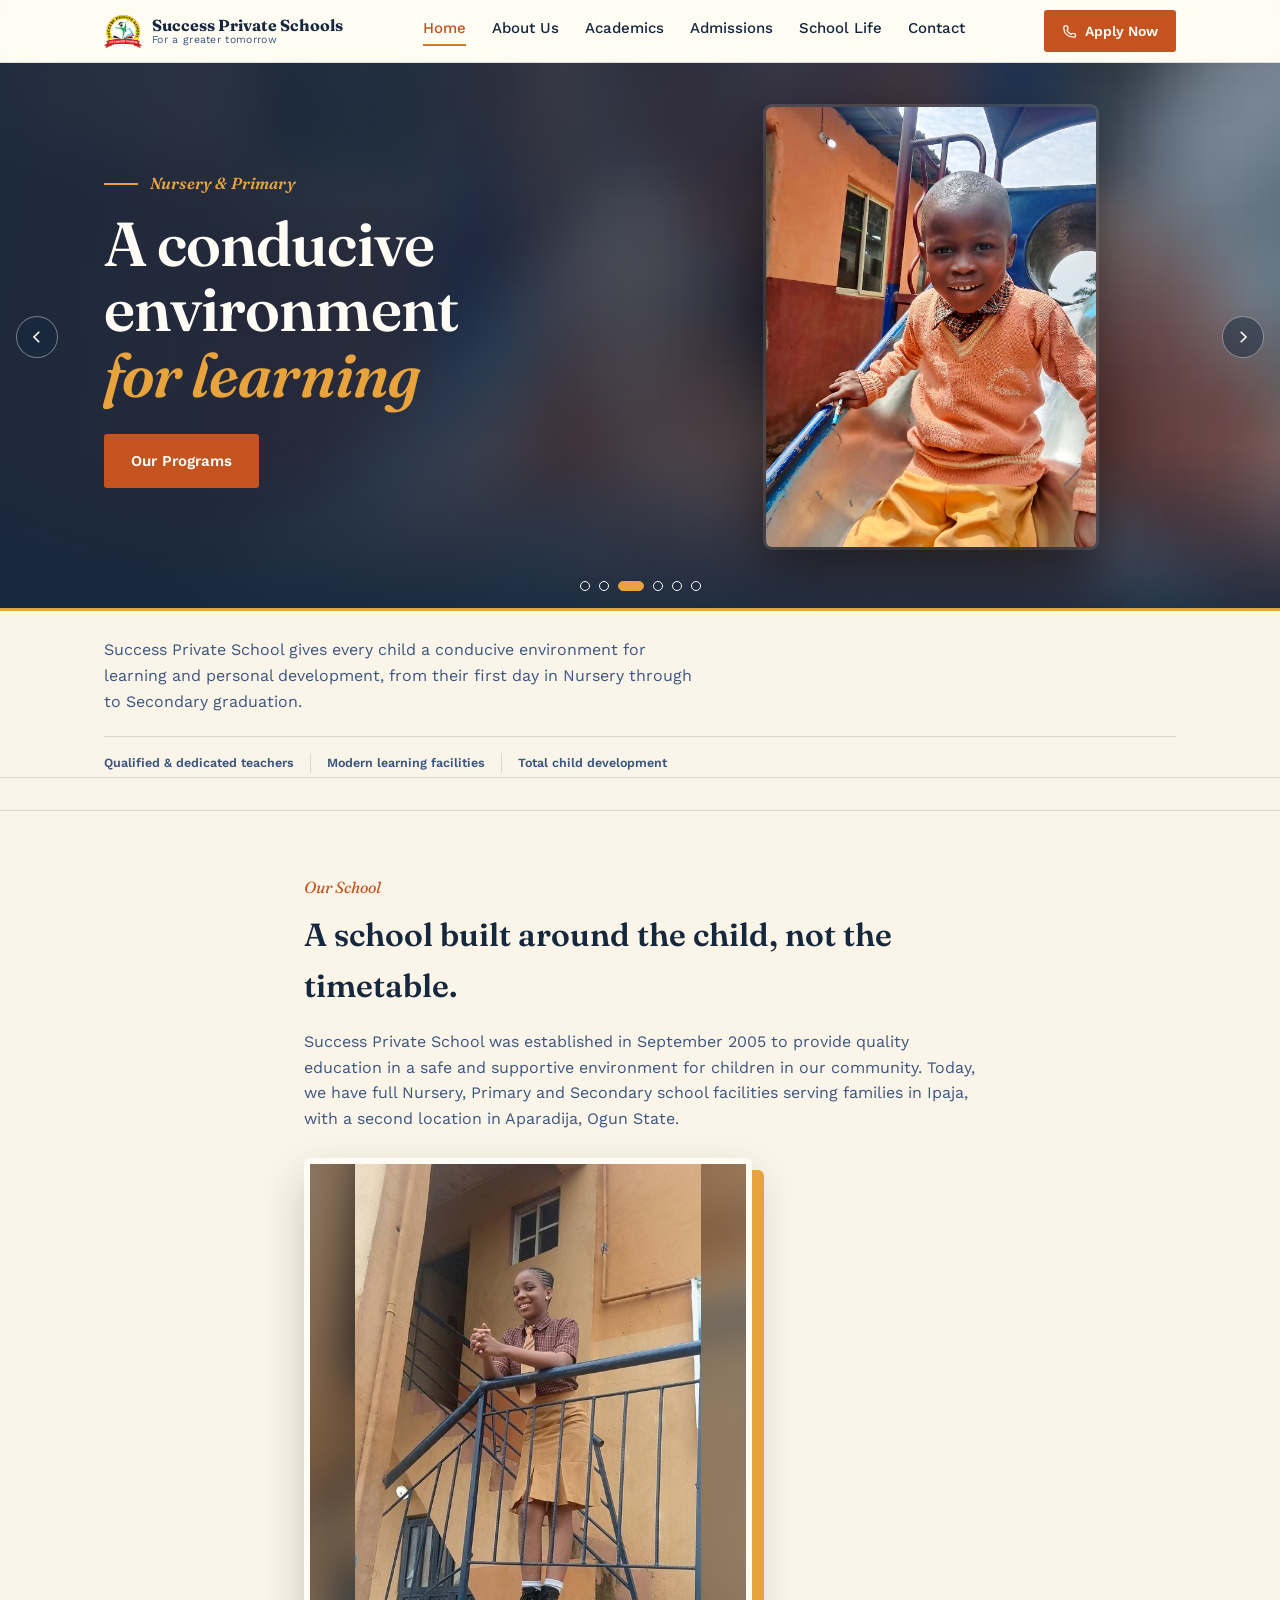
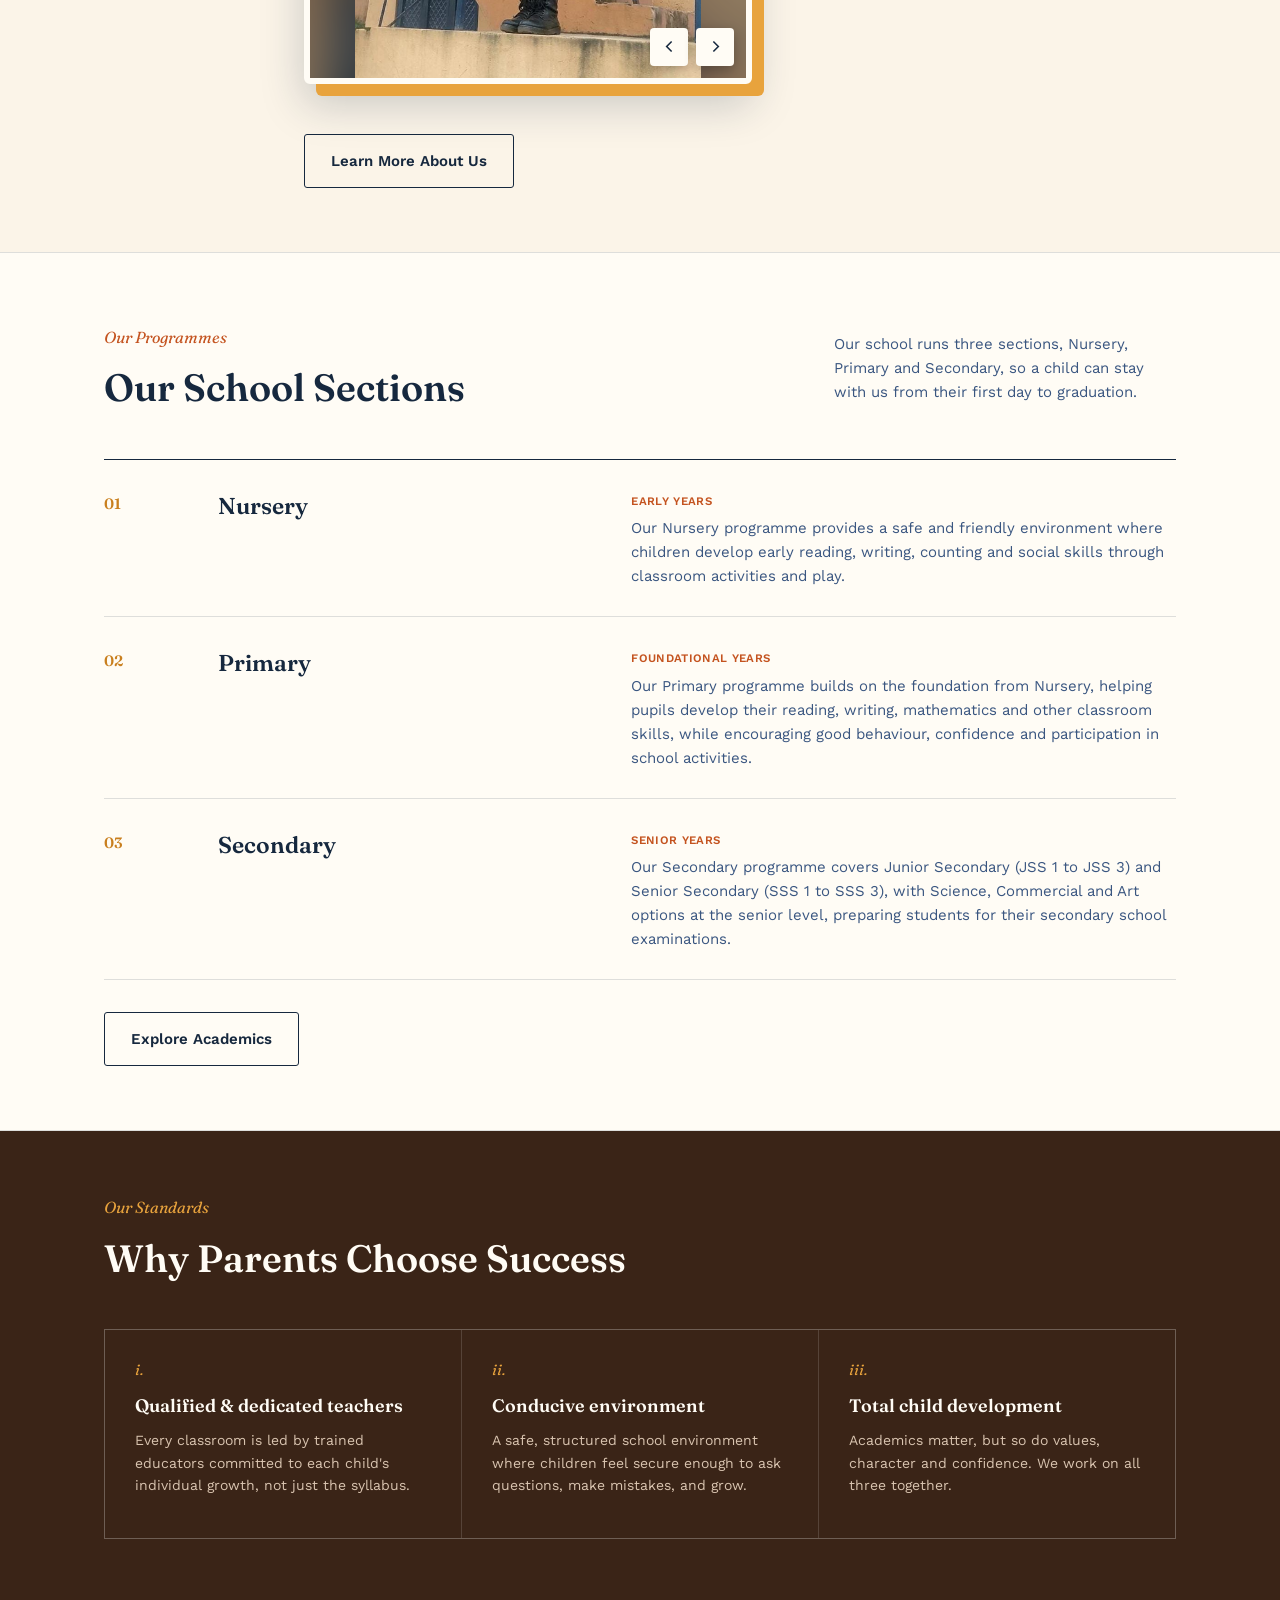
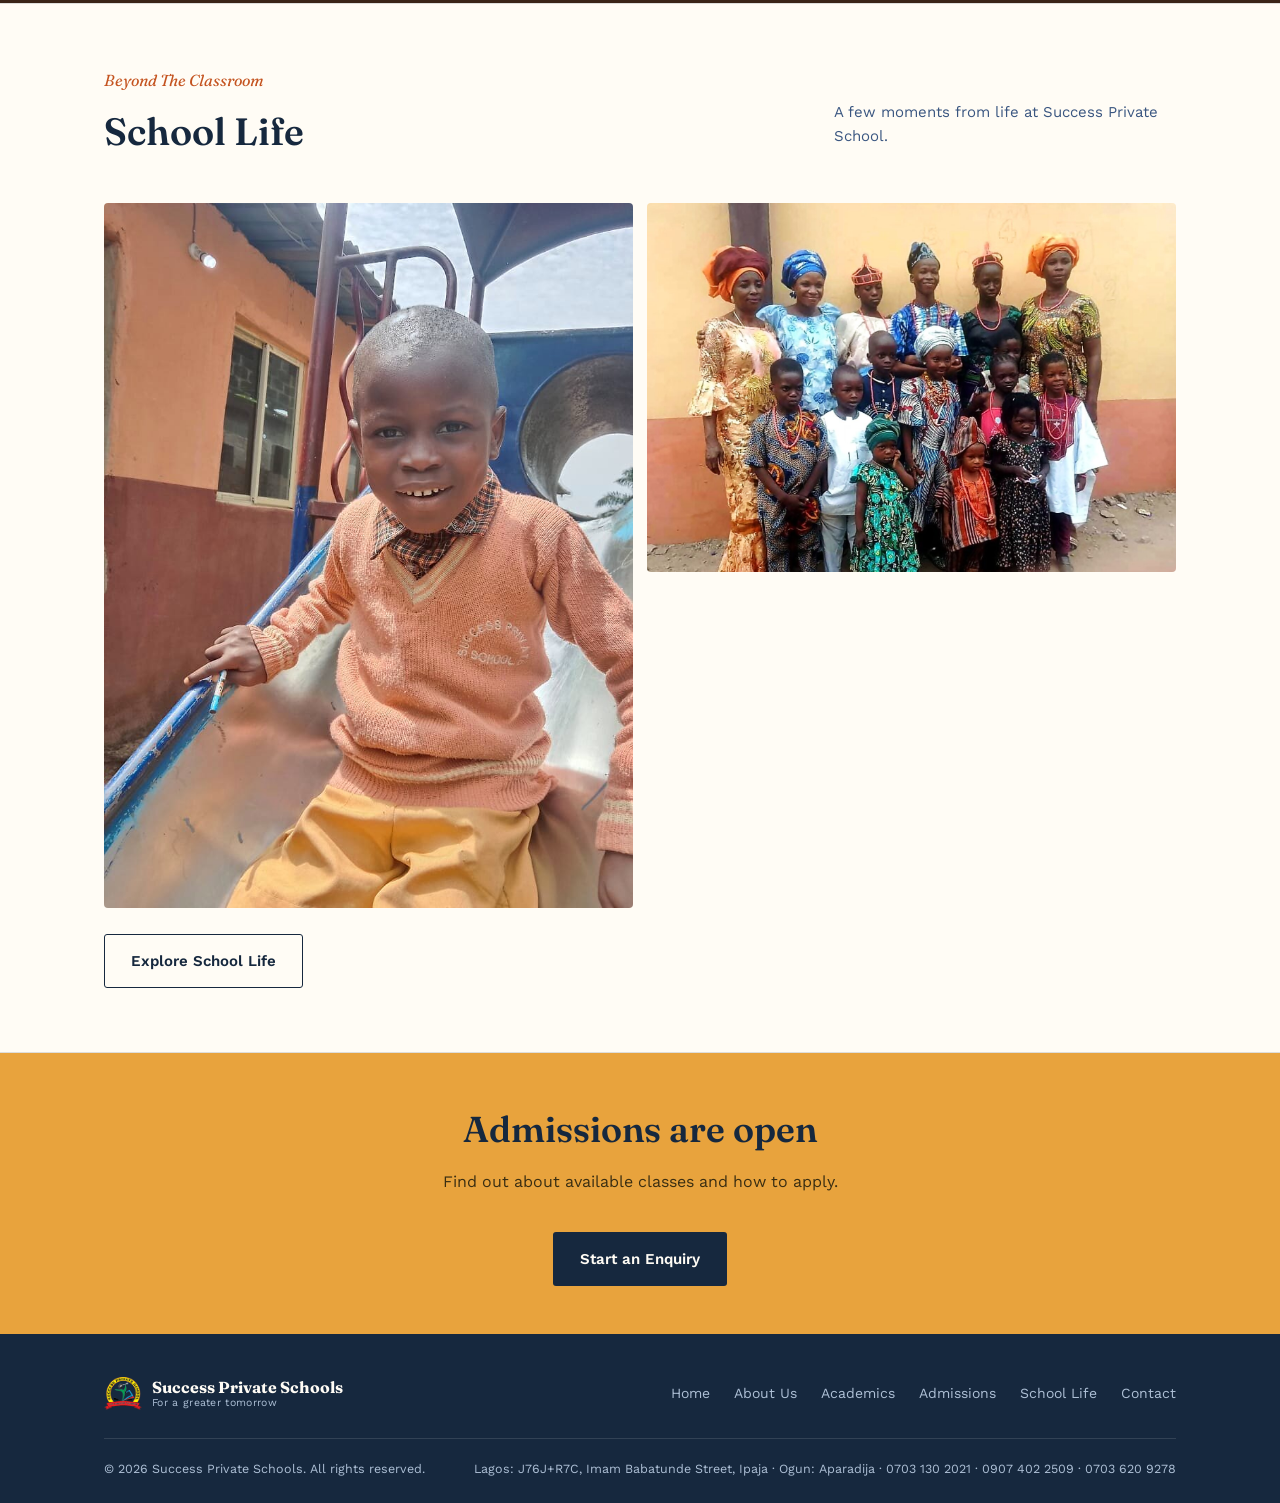
==== commit 0627ccc3: "Update index.html" ====
--- a/index.html
+++ b/index.html
@@ -6,17 +6,17 @@
 <title>Success Private Schools | Home</title>
 <meta name="description" content="Success Private School offers Nursery, Primary and Secondary Education serving families in Ipaja (Lagos State) and Aparadija (Ogun State).">
 <link rel="preconnect" href="https://fonts.googleapis.com">
-<link rel="icon" type="image/png" href="assets/images/favicon.png">
+<link rel="icon" type="image/png" href="assets/favicon.png">
 <link href="https://fonts.googleapis.com/css2?family=Fraunces:ital,opsz,wght@0,9..144,400;0,9..144,500;0,9..144,600;0,9..144,700;1,9..144,500&family=Work+Sans:wght@400;500;600;700&display=swap" rel="stylesheet">
 <link rel="stylesheet" href="style.css">
 <script>document.documentElement.classList.add("preloading");</script>
 </head>
 <body>
-<div class="preloader" id="preloader" aria-hidden="true"><div class="preloader-ring"><img src="assets/images/logo.png" alt=""></div></div>
+<div class="preloader" id="preloader" aria-hidden="true"><div class="preloader-ring"><img src="assets/logo.png" alt=""></div></div>
 <header class="site" id="siteHeader">
   <div class="nav">
     <a class="brand" href="index.html" aria-label="Success Private Schools home">
-      <img class="brand-logo" src="assets/images/logo.png" alt="Success Private Schools logo">
+      <img class="brand-logo" src="assets/logo.png" alt="Success Private Schools logo">
       <div class="brand-text">
         <div class="name">Success Private Schools</div>
         <div class="sub">For a greater tomorrow</div>
@@ -43,74 +43,74 @@
 <section class="photo-hero hero-slider" id="top" role="region" aria-roledescription="carousel" aria-label="Success Private School highlights">
   <div class="hero-slides">
     <div class="hero-slide active" aria-roledescription="slide" aria-label="1 of 6">
-      <div class="hero-bg" style="--bg:url('assets/images/hero-bg-1.jpg');"></div>
+      <div class="hero-bg" style="--bg:url('assets/hero-bg-1.jpg');"></div>
       <div class="wrap hero-inner">
         <div class="hero-text">
           <div class="hero-eyebrow hp" style="--i:0">Welcome to Success Private Schools</div>
           <h1 class="hero-heading"><span class="ln hp" style="--i:2">Raising stars,</span><span class="ln hp" style="--i:3"><em>building</em> futures.</span></h1>
           <div class="hero-ctas hp" style="--i:5"><a class="btn btn-clay" href="admissions.html#enquiry">Apply for Admission</a><a class="btn btn-outline-light" href="about.html">Explore Our School</a></div>
         </div>
-        <figure class="hero-photo"><img src="assets/images/hero-slide-1.jpg" alt="Success Private School building"></figure>
+        <figure class="hero-photo"><img src="assets/hero-slide-1.jpg" alt="Success Private School building"></figure>
       </div>
       <div class="hero-progress"></div>
     </div>
     <div class="hero-slide" aria-roledescription="slide" aria-label="2 of 6" aria-hidden="true">
-      <div class="hero-bg" style="--bg:url('assets/images/hero-bg-2.jpg');"></div>
+      <div class="hero-bg" style="--bg:url('assets/hero-bg-2.jpg');"></div>
       <div class="wrap hero-inner">
         <div class="hero-text">
           <div class="hero-eyebrow hp" style="--i:0">Cultural Day</div>
           <h2 class="hero-heading"><span class="ln hp" style="--i:2">Life at Success</span><span class="ln hp" style="--i:3"><em>Private School</em></span></h2>
           <div class="hero-ctas hp" style="--i:5"><a class="btn btn-clay" href="school-life.html">See School Life</a></div>
         </div>
-        <figure class="hero-photo"><img src="assets/images/hero-slide-2.jpg" alt="Pupils and staff in traditional attire on Cultural Day" loading="lazy"></figure>
+        <figure class="hero-photo"><img src="assets/hero-slide-2.jpg" alt="Pupils and staff in traditional attire on Cultural Day" loading="lazy"></figure>
       </div>
       <div class="hero-progress"></div>
     </div>
     <div class="hero-slide" aria-roledescription="slide" aria-label="3 of 6" aria-hidden="true">
-      <div class="hero-bg" style="--bg:url('assets/images/hero-bg-3.jpg');"></div>
+      <div class="hero-bg" style="--bg:url('assets/hero-bg-3.jpg');"></div>
       <div class="wrap hero-inner">
         <div class="hero-text">
           <div class="hero-eyebrow hp" style="--i:0">Nursery &amp; Primary</div>
           <h2 class="hero-heading"><span class="ln hp" style="--i:2">A conducive environment</span><span class="ln hp" style="--i:3"><em>for learning</em></span></h2>
           <div class="hero-ctas hp" style="--i:5"><a class="btn btn-clay" href="academics.html">Our Programs</a></div>
         </div>
-        <figure class="hero-photo"><img src="assets/images/hero-slide-3.jpg" alt="A pupil on the slide at Success Private School" loading="lazy"></figure>
+        <figure class="hero-photo"><img src="assets/hero-slide-3.jpg" alt="A pupil on the slide at Success Private School" loading="lazy"></figure>
       </div>
       <div class="hero-progress"></div>
     </div>
     <div class="hero-slide" aria-roledescription="slide" aria-label="4 of 6" aria-hidden="true">
-      <div class="hero-bg" style="--bg:url('assets/images/hero-bg-4.jpg');"></div>
+      <div class="hero-bg" style="--bg:url('assets/hero-bg-4.jpg');"></div>
       <div class="wrap hero-inner">
         <div class="hero-text">
           <div class="hero-eyebrow hp" style="--i:0">Our Story</div>
           <h2 class="hero-heading"><span class="ln hp" style="--i:2">Educating children</span><span class="ln hp" style="--i:3"><em>since 2005</em></span></h2>
           <div class="hero-ctas hp" style="--i:5"><a class="btn btn-clay" href="about.html">Read Our Story</a></div>
         </div>
-        <figure class="hero-photo"><img src="assets/images/hero-slide-4.jpg" alt="Headmistress and pupils together at Success Private School" loading="lazy"></figure>
+        <figure class="hero-photo"><img src="assets/hero-slide-4.jpg" alt="Headmistress and pupils together at Success Private School" loading="lazy"></figure>
       </div>
       <div class="hero-progress"></div>
     </div>
     <div class="hero-slide" aria-roledescription="slide" aria-label="5 of 6" aria-hidden="true">
-      <div class="hero-bg" style="--bg:url('assets/images/hero-bg-5.jpg');"></div>
+      <div class="hero-bg" style="--bg:url('assets/hero-bg-5.jpg');"></div>
       <div class="wrap hero-inner">
         <div class="hero-text">
           <div class="hero-eyebrow hp" style="--i:0">Graduation</div>
           <h2 class="hero-heading"><span class="ln hp" style="--i:2">Proud moments,</span><span class="ln hp" style="--i:3"><em>bright futures</em></span></h2>
           <div class="hero-ctas hp" style="--i:5"><a class="btn btn-clay" href="school-life.html#graduation">See Graduation Day</a></div>
         </div>
-        <figure class="hero-photo is-landscape"><img src="assets/images/hero-slide-5.jpg" alt="Graduating pupils in gold gowns tossing their caps" loading="lazy"></figure>
+        <figure class="hero-photo is-landscape"><img src="assets/hero-slide-5.jpg" alt="Graduating pupils in gold gowns tossing their caps" loading="lazy"></figure>
       </div>
       <div class="hero-progress"></div>
     </div>
     <div class="hero-slide" aria-roledescription="slide" aria-label="6 of 6" aria-hidden="true">
-      <div class="hero-bg" style="--bg:url('assets/images/hero-bg-6.jpg');"></div>
+      <div class="hero-bg" style="--bg:url('assets/hero-bg-6.jpg');"></div>
       <div class="wrap hero-inner">
         <div class="hero-text">
           <div class="hero-eyebrow hp" style="--i:0">Academics</div>
           <h2 class="hero-heading"><span class="ln hp" style="--i:2">Little learners,</span><span class="ln hp" style="--i:3"><em>big beginnings</em></span></h2>
           <div class="hero-ctas hp" style="--i:5"><a class="btn btn-clay" href="academics.html">Explore Academics</a></div>
         </div>
-        <figure class="hero-photo"><img src="assets/images/hero-slide-6.jpg" alt="Two young pupils in uniform sitting on the school stairs" loading="lazy"></figure>
+        <figure class="hero-photo"><img src="assets/hero-slide-6.jpg" alt="Two young pupils in uniform sitting on the school stairs" loading="lazy"></figure>
       </div>
       <div class="hero-progress"></div>
     </div>
@@ -149,12 +149,12 @@
         <div class="intro-frame">
           <div class="intro-track">
             <figure class="intro-slide active" aria-roledescription="slide" aria-label="1 of 2">
-              <div class="intro-bg" style="--bg:url('assets/images/intro-girl.jpg');"></div>
-              <img src="assets/images/intro-girl.jpg" alt="A smiling Success Private School pupil in uniform on the school stairs">
+              <div class="intro-bg" style="--bg:url('assets/intro-girl.jpg');"></div>
+              <img src="assets/intro-girl.jpg" alt="A smiling Success Private School pupil in uniform on the school stairs">
             </figure>
             <figure class="intro-slide" aria-roledescription="slide" aria-label="2 of 2" aria-hidden="true">
-              <div class="intro-bg" style="--bg:url('assets/images/intro-trio.jpg');"></div>
-              <img src="assets/images/intro-trio.jpg" alt="Three Success Private School pupils reading a Mathematics textbook together" loading="lazy">
+              <div class="intro-bg" style="--bg:url('assets/intro-trio.jpg');"></div>
+              <img src="assets/intro-trio.jpg" alt="Three Success Private School pupils reading a Mathematics textbook together" loading="lazy">
             </figure>
           </div>
           <button type="button" class="intro-arrow intro-prev" aria-label="Previous photo"><svg viewBox="0 0 24 24" fill="none" stroke="currentColor" stroke-width="2.2"><path d="M15 5l-7 7 7 7"/></svg></button>
@@ -243,8 +243,8 @@
       <p>A few moments from life at Success Private School.</p>
     </div>
     <div class="school-life-preview-grid">
-      <img src="assets/images/pupil-playground.jpg" alt="A pupil at Success Private School" loading="lazy">
-      <img src="assets/images/gallery-traditional-attire.jpg" alt="Pupils and staff in traditional attire at school" loading="lazy">
+      <img src="assets/pupil-playground.jpg" alt="A pupil at Success Private School" loading="lazy">
+      <img src="assets/gallery-traditional-attire.jpg" alt="Pupils and staff in traditional attire at school" loading="lazy">
     </div>
     <a class="btn btn-ghost" href="school-life.html" style="margin-top:26px;">Explore School Life</a>
   </div>
@@ -261,7 +261,7 @@
   <div class="wrap">
     <div class="footer-top">
       <a class="brand" href="index.html">
-        <img class="brand-logo" src="assets/images/logo.png" alt="Success Private Schools logo">
+        <img class="brand-logo" src="assets/logo.png" alt="Success Private Schools logo">
         <div class="brand-text">
           <div class="name">Success Private Schools</div>
           <div class="sub">For a greater tomorrow</div>
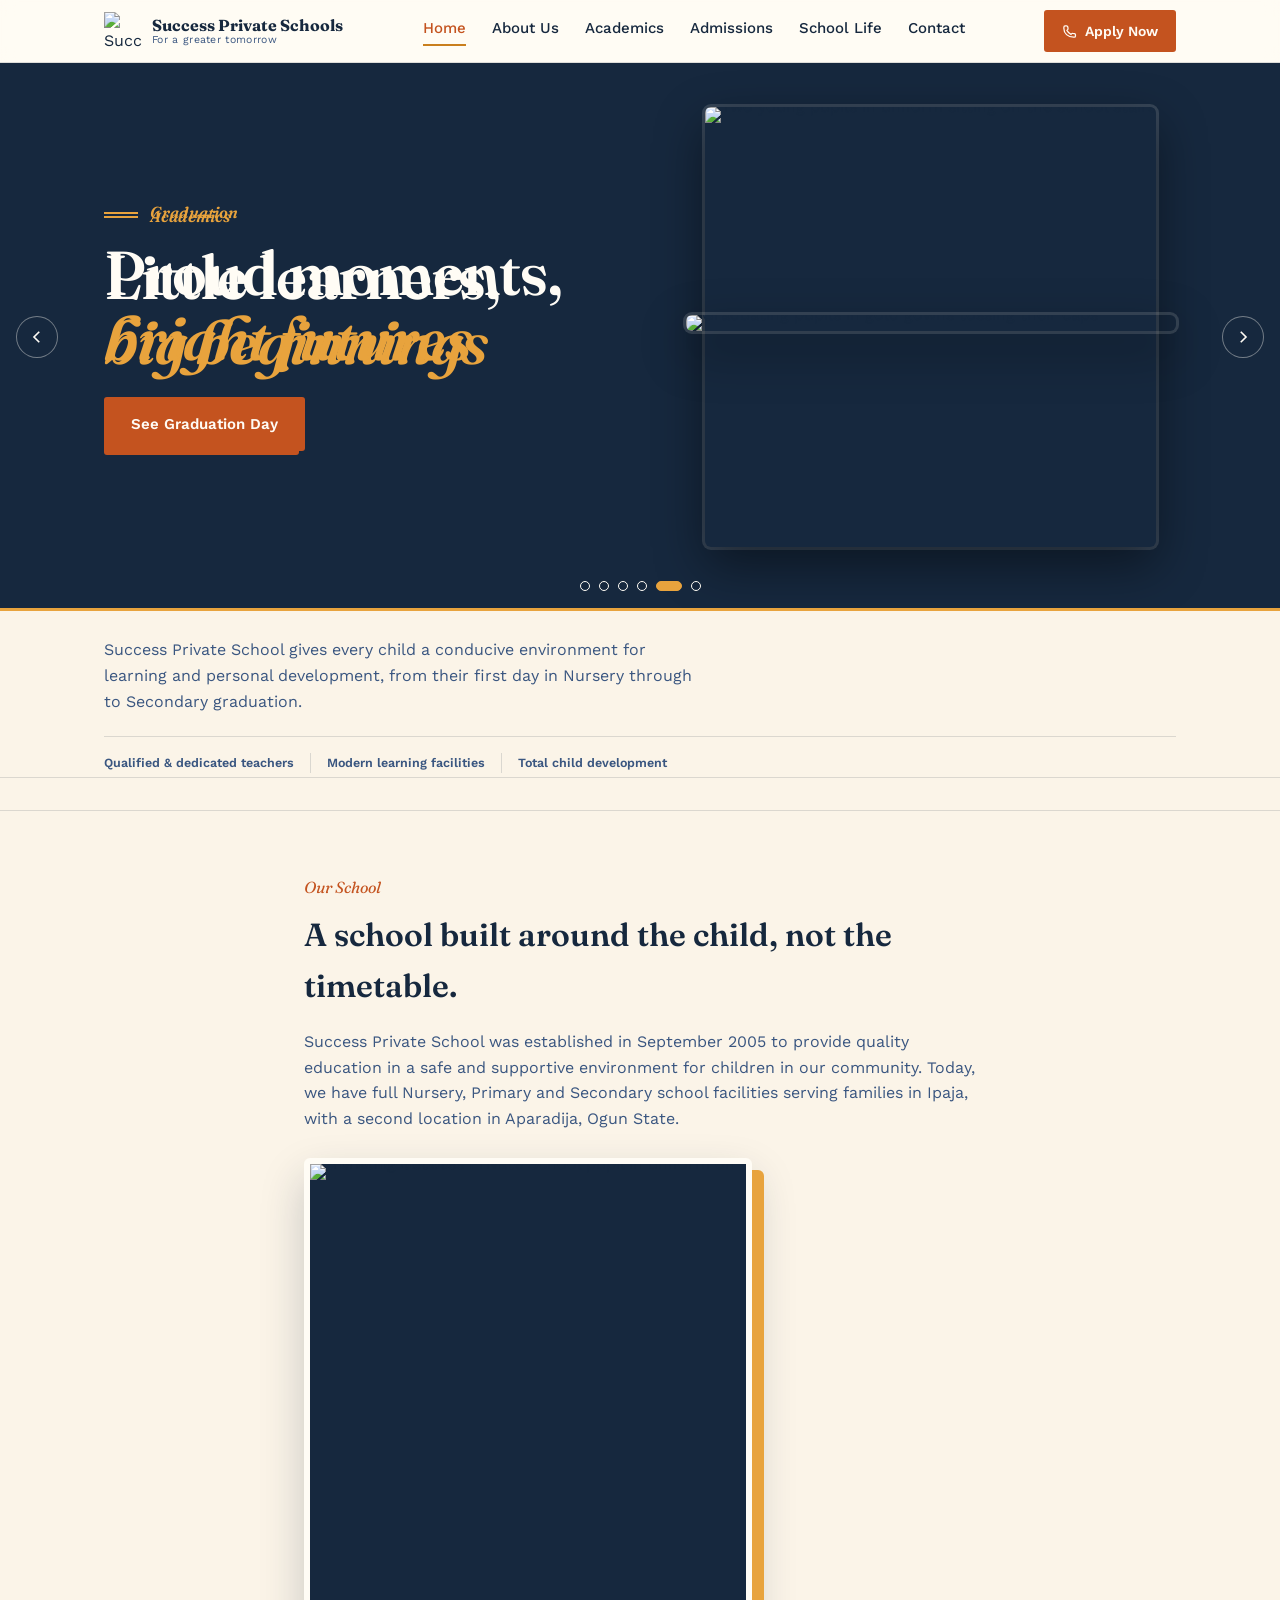
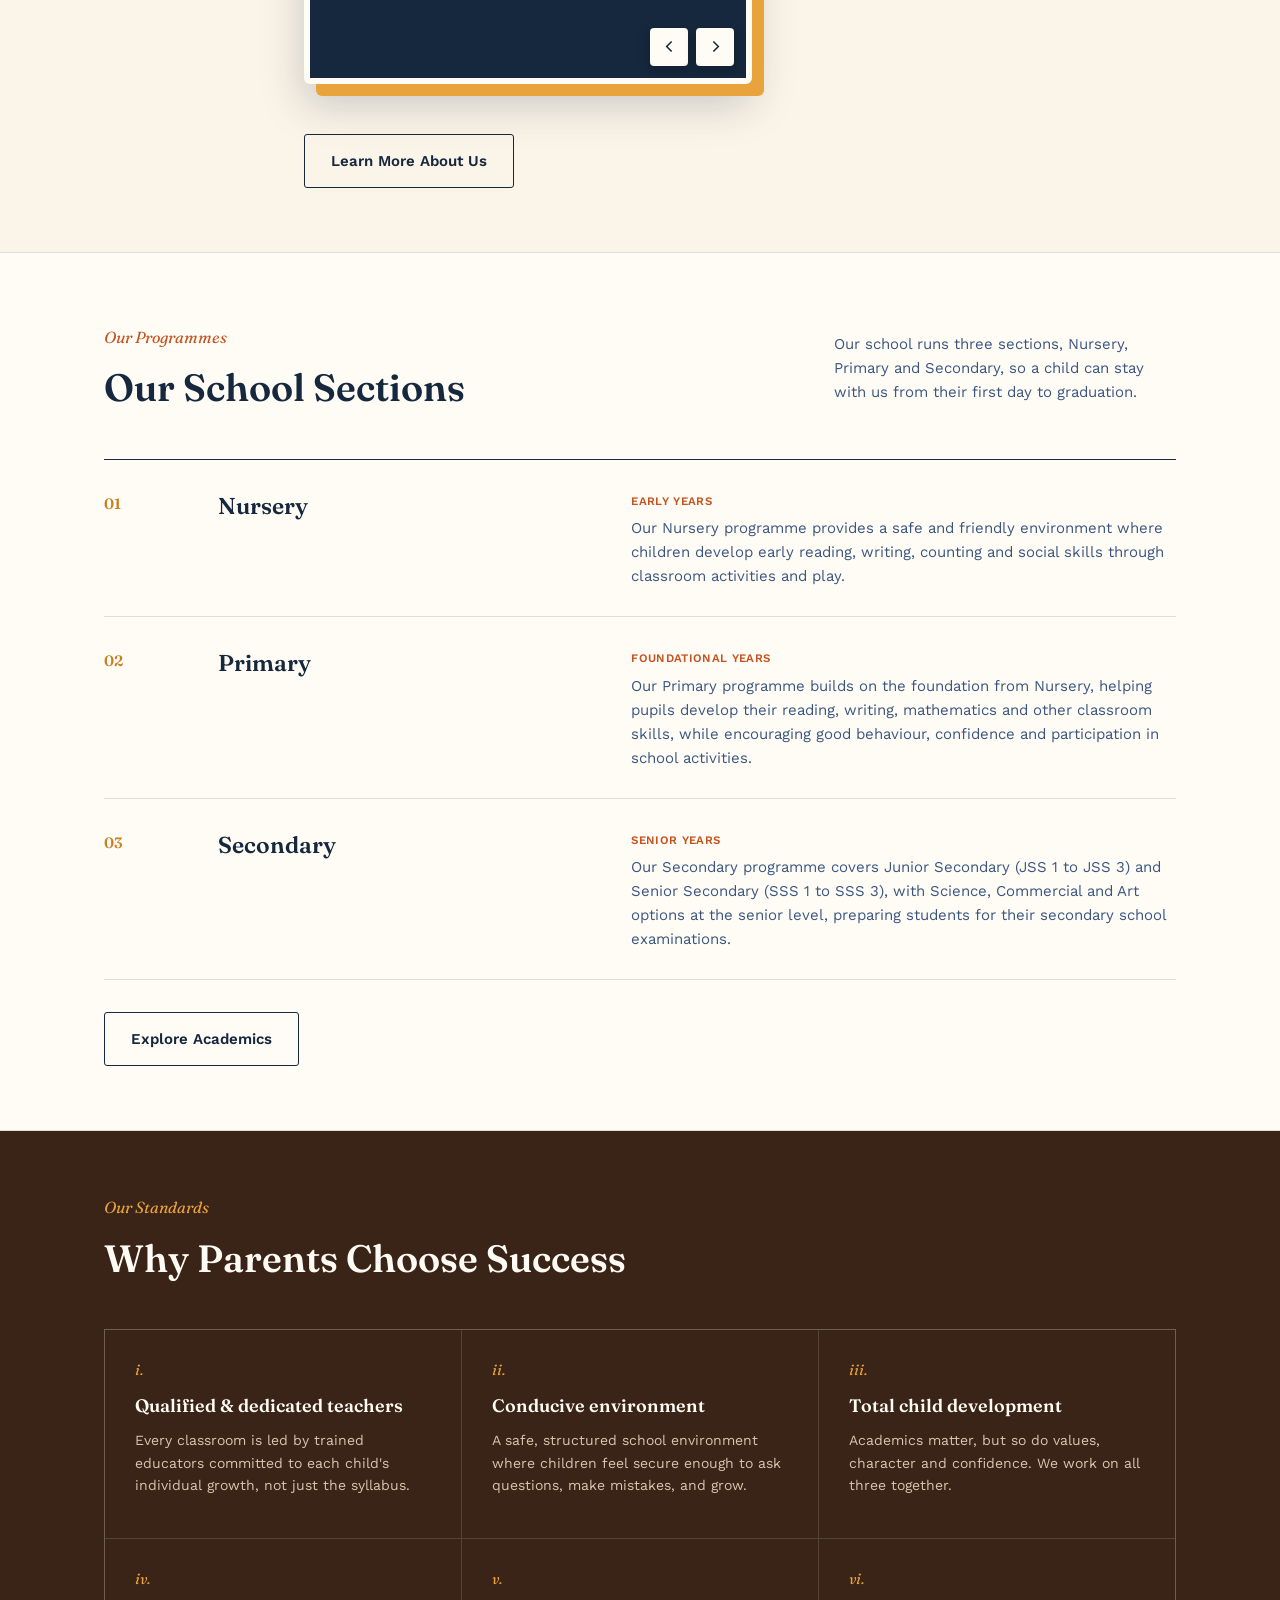
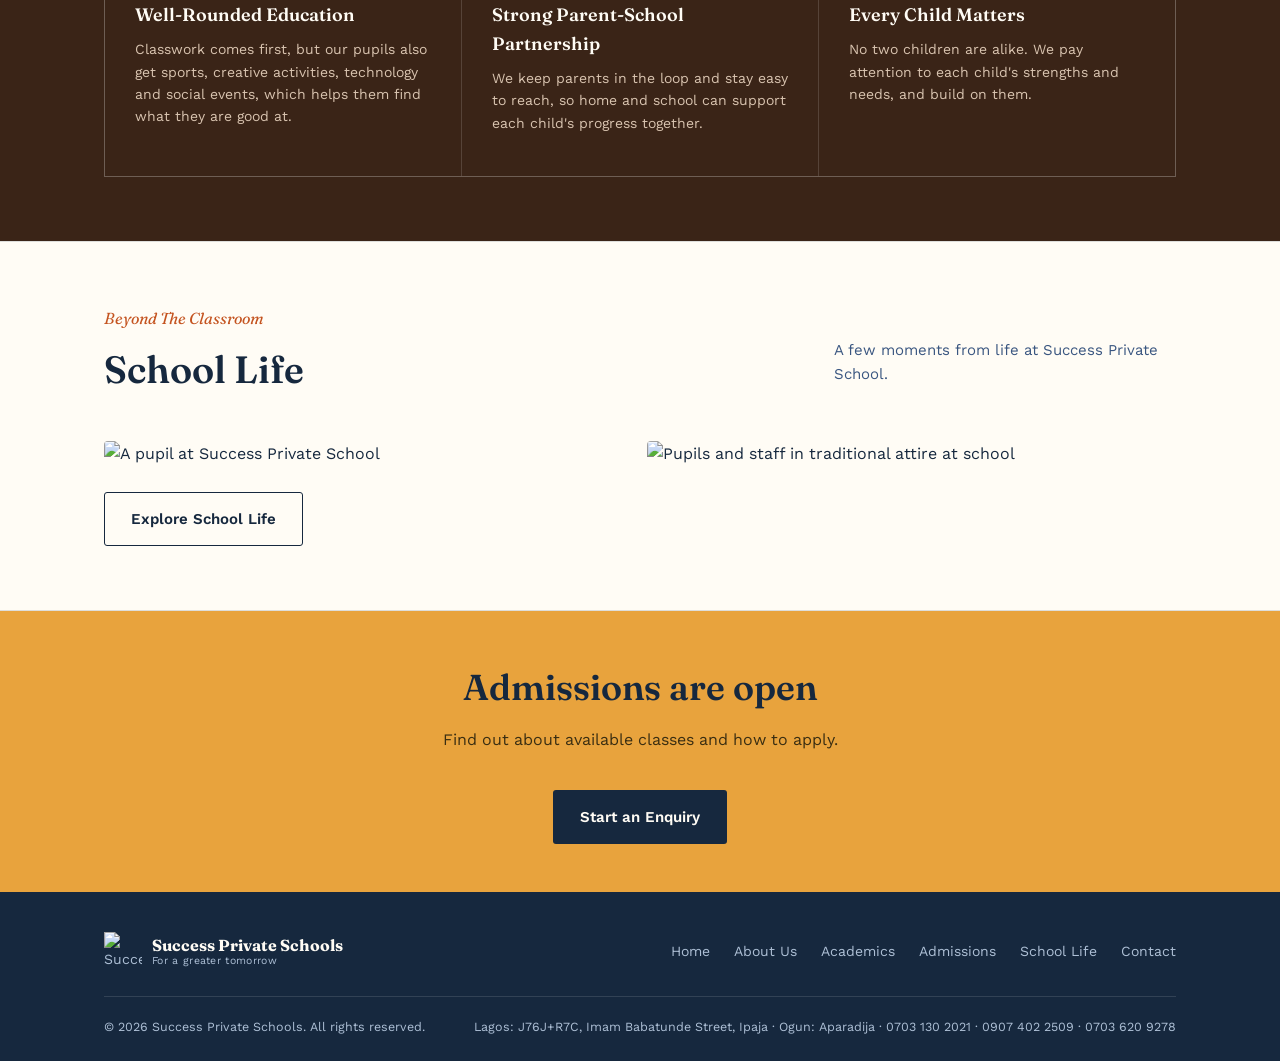
==== commit a1d85676: "Add files via upload" ====
--- a/index.html
+++ b/index.html
@@ -6,17 +6,17 @@
 <title>Success Private Schools | Home</title>
 <meta name="description" content="Success Private School offers Nursery, Primary and Secondary Education serving families in Ipaja (Lagos State) and Aparadija (Ogun State).">
 <link rel="preconnect" href="https://fonts.googleapis.com">
-<link rel="icon" type="image/png" href="assets/favicon.png">
+<link rel="icon" type="image/png" href="assets/images/favicon.png">
 <link href="https://fonts.googleapis.com/css2?family=Fraunces:ital,opsz,wght@0,9..144,400;0,9..144,500;0,9..144,600;0,9..144,700;1,9..144,500&family=Work+Sans:wght@400;500;600;700&display=swap" rel="stylesheet">
 <link rel="stylesheet" href="style.css">
 <script>document.documentElement.classList.add("preloading");</script>
 </head>
 <body>
-<div class="preloader" id="preloader" aria-hidden="true"><div class="preloader-ring"><img src="assets/logo.png" alt=""></div></div>
+<div class="preloader" id="preloader" aria-hidden="true"><div class="preloader-ring"><img src="assets/images/logo.png" alt=""></div></div>
 <header class="site" id="siteHeader">
   <div class="nav">
     <a class="brand" href="index.html" aria-label="Success Private Schools home">
-      <img class="brand-logo" src="assets/logo.png" alt="Success Private Schools logo">
+      <img class="brand-logo" src="assets/images/logo.png" alt="Success Private Schools logo">
       <div class="brand-text">
         <div class="name">Success Private Schools</div>
         <div class="sub">For a greater tomorrow</div>
@@ -43,74 +43,74 @@
 <section class="photo-hero hero-slider" id="top" role="region" aria-roledescription="carousel" aria-label="Success Private School highlights">
   <div class="hero-slides">
     <div class="hero-slide active" aria-roledescription="slide" aria-label="1 of 6">
-      <div class="hero-bg" style="--bg:url('assets/hero-bg-1.jpg');"></div>
+      <div class="hero-bg" style="--bg:url('assets/images/hero-bg-1.jpg');"></div>
       <div class="wrap hero-inner">
         <div class="hero-text">
           <div class="hero-eyebrow hp" style="--i:0">Welcome to Success Private Schools</div>
           <h1 class="hero-heading"><span class="ln hp" style="--i:2">Raising stars,</span><span class="ln hp" style="--i:3"><em>building</em> futures.</span></h1>
           <div class="hero-ctas hp" style="--i:5"><a class="btn btn-clay" href="admissions.html#enquiry">Apply for Admission</a><a class="btn btn-outline-light" href="about.html">Explore Our School</a></div>
         </div>
-        <figure class="hero-photo"><img src="assets/hero-slide-1.jpg" alt="Success Private School building"></figure>
+        <figure class="hero-photo"><img src="assets/images/hero-slide-1.jpg" alt="Success Private School building"></figure>
       </div>
       <div class="hero-progress"></div>
     </div>
     <div class="hero-slide" aria-roledescription="slide" aria-label="2 of 6" aria-hidden="true">
-      <div class="hero-bg" style="--bg:url('assets/hero-bg-2.jpg');"></div>
+      <div class="hero-bg" style="--bg:url('assets/images/hero-bg-6.jpg');"></div>
+      <div class="wrap hero-inner">
+        <div class="hero-text">
+          <div class="hero-eyebrow hp" style="--i:0">Academics</div>
+          <h2 class="hero-heading"><span class="ln hp" style="--i:2">Little learners,</span><span class="ln hp" style="--i:3"><em>big beginnings</em></span></h2>
+          <div class="hero-ctas hp" style="--i:5"><a class="btn btn-clay" href="academics.html">Explore Academics</a></div>
+        </div>
+        <figure class="hero-photo"><img src="assets/images/hero-slide-6.jpg" alt="Two young pupils in uniform sitting on the school stairs" loading="lazy"></figure>
+      </div>
+      <div class="hero-progress"></div>
+    </div>
+    <div class="hero-slide" aria-roledescription="slide" aria-label="3 of 6" aria-hidden="true">
+      <div class="hero-bg" style="--bg:url('assets/images/hero-bg-3.jpg');"></div>
+      <div class="wrap hero-inner">
+        <div class="hero-text">
+          <div class="hero-eyebrow hp" style="--i:0">Nursery &amp; Primary</div>
+          <h2 class="hero-heading"><span class="ln hp" style="--i:2">A conducive environment</span><span class="ln hp" style="--i:3"><em>for learning</em></span></h2>
+          <div class="hero-ctas hp" style="--i:5"><a class="btn btn-clay" href="academics.html">Our Programs</a></div>
+        </div>
+        <figure class="hero-photo"><img src="assets/images/hero-slide-3.jpg" alt="A pupil on the slide at Success Private School" loading="lazy"></figure>
+      </div>
+      <div class="hero-progress"></div>
+    </div>
+    <div class="hero-slide" aria-roledescription="slide" aria-label="4 of 6" aria-hidden="true">
+      <div class="hero-bg" style="--bg:url('assets/images/hero-bg-4.jpg');"></div>
+      <div class="wrap hero-inner">
+        <div class="hero-text">
+          <div class="hero-eyebrow hp" style="--i:0">Our Story</div>
+          <h2 class="hero-heading"><span class="ln hp" style="--i:2">Educating children</span><span class="ln hp" style="--i:3"><em>since 2005</em></span></h2>
+          <div class="hero-ctas hp" style="--i:5"><a class="btn btn-clay" href="about.html">Read Our Story</a></div>
+        </div>
+        <figure class="hero-photo"><img src="assets/images/hero-slide-4.jpg" alt="Headmistress and pupils together at Success Private School" loading="lazy"></figure>
+      </div>
+      <div class="hero-progress"></div>
+    </div>
+    <div class="hero-slide" aria-roledescription="slide" aria-label="5 of 6" aria-hidden="true">
+      <div class="hero-bg" style="--bg:url('assets/images/hero-bg-5.jpg');"></div>
+      <div class="wrap hero-inner">
+        <div class="hero-text">
+          <div class="hero-eyebrow hp" style="--i:0">Graduation</div>
+          <h2 class="hero-heading"><span class="ln hp" style="--i:2">Proud moments,</span><span class="ln hp" style="--i:3"><em>bright futures</em></span></h2>
+          <div class="hero-ctas hp" style="--i:5"><a class="btn btn-clay" href="school-life.html#graduation">See Graduation Day</a></div>
+        </div>
+        <figure class="hero-photo is-landscape"><img src="assets/images/hero-slide-5.jpg" alt="Graduating pupils in gold gowns tossing their caps" loading="lazy"></figure>
+      </div>
+      <div class="hero-progress"></div>
+    </div>
+    <div class="hero-slide" aria-roledescription="slide" aria-label="6 of 6" aria-hidden="true">
+      <div class="hero-bg" style="--bg:url('assets/images/hero-bg-2.jpg');"></div>
       <div class="wrap hero-inner">
         <div class="hero-text">
           <div class="hero-eyebrow hp" style="--i:0">Cultural Day</div>
           <h2 class="hero-heading"><span class="ln hp" style="--i:2">Life at Success</span><span class="ln hp" style="--i:3"><em>Private School</em></span></h2>
           <div class="hero-ctas hp" style="--i:5"><a class="btn btn-clay" href="school-life.html">See School Life</a></div>
         </div>
-        <figure class="hero-photo"><img src="assets/hero-slide-2.jpg" alt="Pupils and staff in traditional attire on Cultural Day" loading="lazy"></figure>
-      </div>
-      <div class="hero-progress"></div>
-    </div>
-    <div class="hero-slide" aria-roledescription="slide" aria-label="3 of 6" aria-hidden="true">
-      <div class="hero-bg" style="--bg:url('assets/hero-bg-3.jpg');"></div>
-      <div class="wrap hero-inner">
-        <div class="hero-text">
-          <div class="hero-eyebrow hp" style="--i:0">Nursery &amp; Primary</div>
-          <h2 class="hero-heading"><span class="ln hp" style="--i:2">A conducive environment</span><span class="ln hp" style="--i:3"><em>for learning</em></span></h2>
-          <div class="hero-ctas hp" style="--i:5"><a class="btn btn-clay" href="academics.html">Our Programs</a></div>
-        </div>
-        <figure class="hero-photo"><img src="assets/hero-slide-3.jpg" alt="A pupil on the slide at Success Private School" loading="lazy"></figure>
-      </div>
-      <div class="hero-progress"></div>
-    </div>
-    <div class="hero-slide" aria-roledescription="slide" aria-label="4 of 6" aria-hidden="true">
-      <div class="hero-bg" style="--bg:url('assets/hero-bg-4.jpg');"></div>
-      <div class="wrap hero-inner">
-        <div class="hero-text">
-          <div class="hero-eyebrow hp" style="--i:0">Our Story</div>
-          <h2 class="hero-heading"><span class="ln hp" style="--i:2">Educating children</span><span class="ln hp" style="--i:3"><em>since 2005</em></span></h2>
-          <div class="hero-ctas hp" style="--i:5"><a class="btn btn-clay" href="about.html">Read Our Story</a></div>
-        </div>
-        <figure class="hero-photo"><img src="assets/hero-slide-4.jpg" alt="Headmistress and pupils together at Success Private School" loading="lazy"></figure>
-      </div>
-      <div class="hero-progress"></div>
-    </div>
-    <div class="hero-slide" aria-roledescription="slide" aria-label="5 of 6" aria-hidden="true">
-      <div class="hero-bg" style="--bg:url('assets/hero-bg-5.jpg');"></div>
-      <div class="wrap hero-inner">
-        <div class="hero-text">
-          <div class="hero-eyebrow hp" style="--i:0">Graduation</div>
-          <h2 class="hero-heading"><span class="ln hp" style="--i:2">Proud moments,</span><span class="ln hp" style="--i:3"><em>bright futures</em></span></h2>
-          <div class="hero-ctas hp" style="--i:5"><a class="btn btn-clay" href="school-life.html#graduation">See Graduation Day</a></div>
-        </div>
-        <figure class="hero-photo is-landscape"><img src="assets/hero-slide-5.jpg" alt="Graduating pupils in gold gowns tossing their caps" loading="lazy"></figure>
-      </div>
-      <div class="hero-progress"></div>
-    </div>
-    <div class="hero-slide" aria-roledescription="slide" aria-label="6 of 6" aria-hidden="true">
-      <div class="hero-bg" style="--bg:url('assets/hero-bg-6.jpg');"></div>
-      <div class="wrap hero-inner">
-        <div class="hero-text">
-          <div class="hero-eyebrow hp" style="--i:0">Academics</div>
-          <h2 class="hero-heading"><span class="ln hp" style="--i:2">Little learners,</span><span class="ln hp" style="--i:3"><em>big beginnings</em></span></h2>
-          <div class="hero-ctas hp" style="--i:5"><a class="btn btn-clay" href="academics.html">Explore Academics</a></div>
-        </div>
-        <figure class="hero-photo"><img src="assets/hero-slide-6.jpg" alt="Two young pupils in uniform sitting on the school stairs" loading="lazy"></figure>
+        <figure class="hero-photo"><img src="assets/images/hero-slide-2.jpg" alt="Pupils and staff in traditional attire on Cultural Day" loading="lazy"></figure>
       </div>
       <div class="hero-progress"></div>
     </div>
@@ -149,12 +149,12 @@
         <div class="intro-frame">
           <div class="intro-track">
             <figure class="intro-slide active" aria-roledescription="slide" aria-label="1 of 2">
-              <div class="intro-bg" style="--bg:url('assets/intro-girl.jpg');"></div>
-              <img src="assets/intro-girl.jpg" alt="A smiling Success Private School pupil in uniform on the school stairs">
+              <div class="intro-bg" style="--bg:url('assets/images/intro-girl.jpg');"></div>
+              <img src="assets/images/intro-girl.jpg" alt="A smiling Success Private School pupil in uniform on the school stairs">
             </figure>
             <figure class="intro-slide" aria-roledescription="slide" aria-label="2 of 2" aria-hidden="true">
-              <div class="intro-bg" style="--bg:url('assets/intro-trio.jpg');"></div>
-              <img src="assets/intro-trio.jpg" alt="Three Success Private School pupils reading a Mathematics textbook together" loading="lazy">
+              <div class="intro-bg" style="--bg:url('assets/images/intro-trio.jpg');"></div>
+              <img src="assets/images/intro-trio.jpg" alt="Three Success Private School pupils reading a Mathematics textbook together" loading="lazy">
             </figure>
           </div>
           <button type="button" class="intro-arrow intro-prev" aria-label="Previous photo"><svg viewBox="0 0 24 24" fill="none" stroke="currentColor" stroke-width="2.2"><path d="M15 5l-7 7 7 7"/></svg></button>
@@ -229,6 +229,21 @@
         <h3>Total child development</h3>
         <p>Academics matter, but so do values, character and confidence. We work on all three together.</p>
       </div>
+      <div class="why-item">
+        <div class="idx">iv.</div>
+        <h3>Well-Rounded Education</h3>
+        <p>Classwork comes first, but our pupils also get sports, creative activities, technology and social events, which helps them find what they are good at.</p>
+      </div>
+      <div class="why-item">
+        <div class="idx">v.</div>
+        <h3>Strong Parent-School Partnership</h3>
+        <p>We keep parents in the loop and stay easy to reach, so home and school can support each child's progress together.</p>
+      </div>
+      <div class="why-item">
+        <div class="idx">vi.</div>
+        <h3>Every Child Matters</h3>
+        <p>No two children are alike. We pay attention to each child's strengths and needs, and build on them.</p>
+      </div>
     </div>
   </div>
 </section>
@@ -243,8 +258,8 @@
       <p>A few moments from life at Success Private School.</p>
     </div>
     <div class="school-life-preview-grid">
-      <img src="assets/pupil-playground.jpg" alt="A pupil at Success Private School" loading="lazy">
-      <img src="assets/gallery-traditional-attire.jpg" alt="Pupils and staff in traditional attire at school" loading="lazy">
+      <img src="assets/images/pupil-playground.jpg" alt="A pupil at Success Private School" loading="lazy">
+      <img src="assets/images/gallery-traditional-attire.jpg" alt="Pupils and staff in traditional attire at school" loading="lazy">
     </div>
     <a class="btn btn-ghost" href="school-life.html" style="margin-top:26px;">Explore School Life</a>
   </div>
@@ -261,7 +276,7 @@
   <div class="wrap">
     <div class="footer-top">
       <a class="brand" href="index.html">
-        <img class="brand-logo" src="assets/logo.png" alt="Success Private Schools logo">
+        <img class="brand-logo" src="assets/images/logo.png" alt="Success Private Schools logo">
         <div class="brand-text">
           <div class="name">Success Private Schools</div>
           <div class="sub">For a greater tomorrow</div>
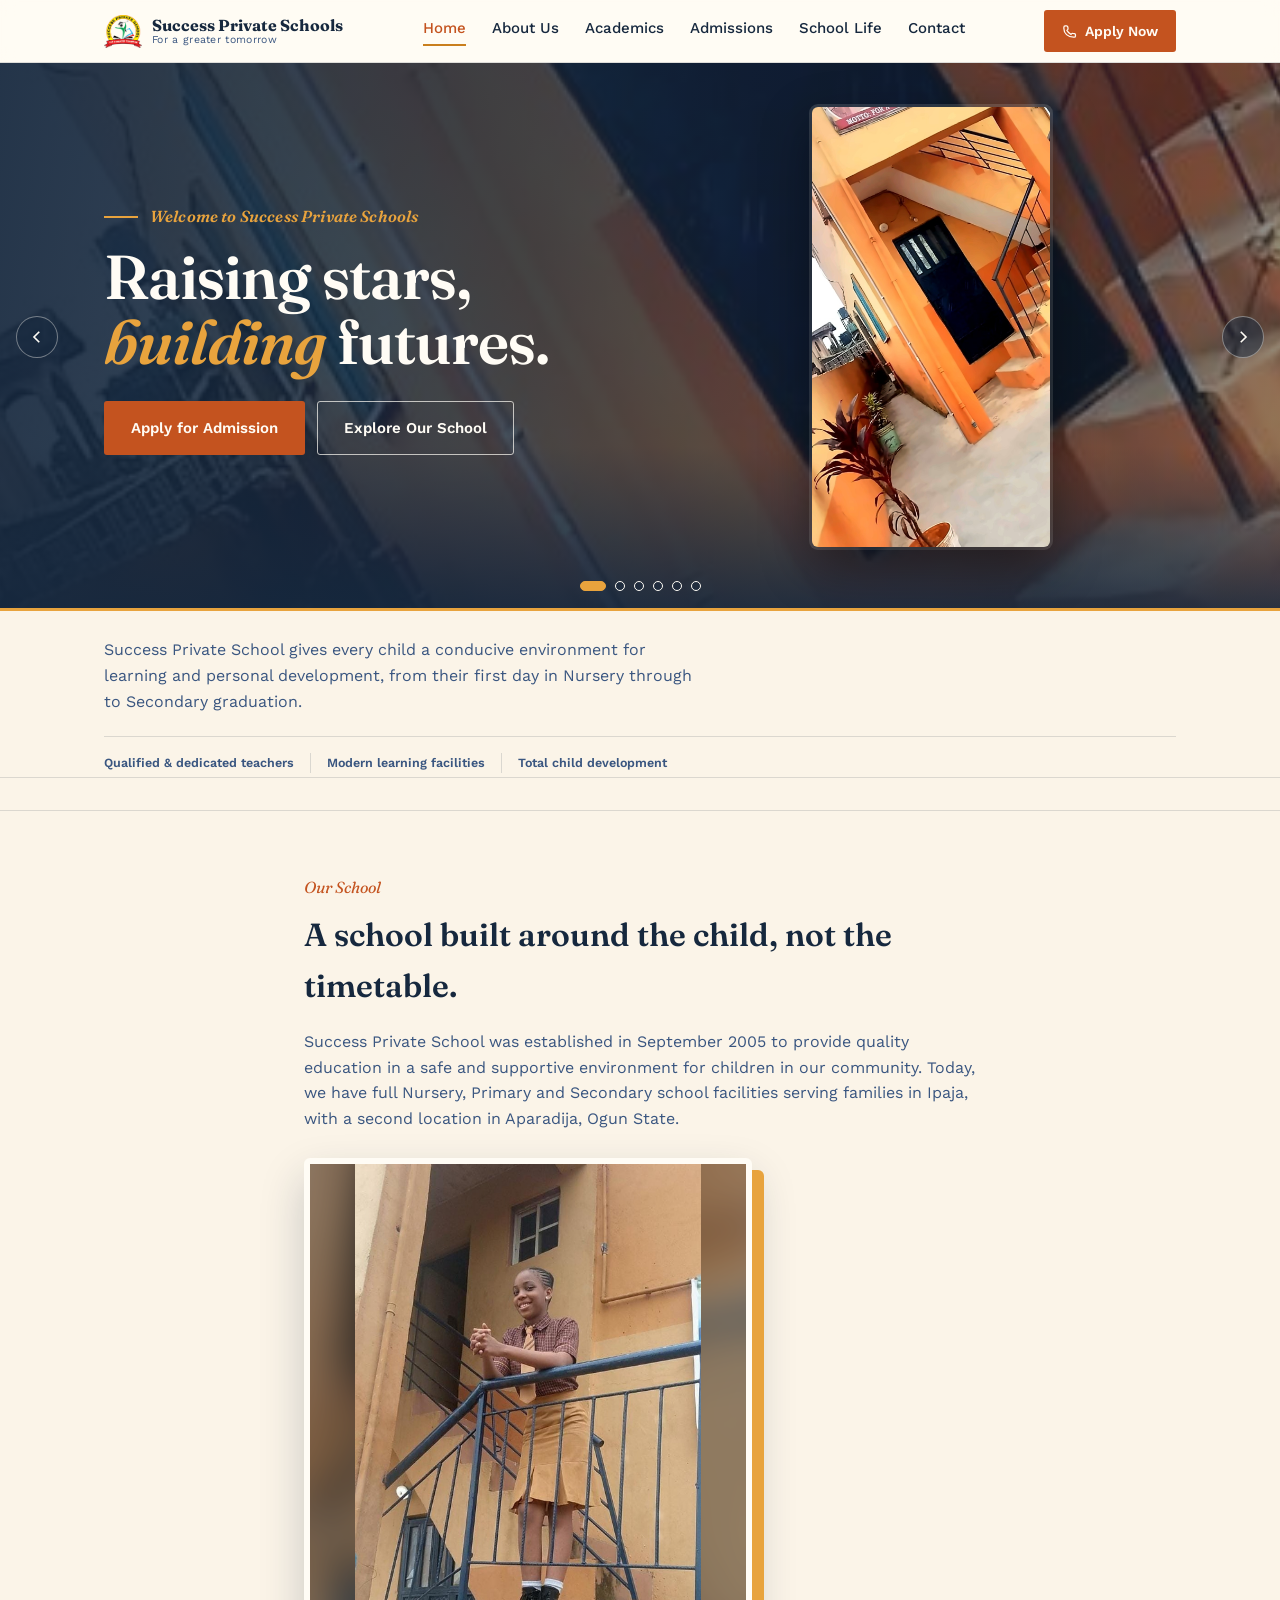
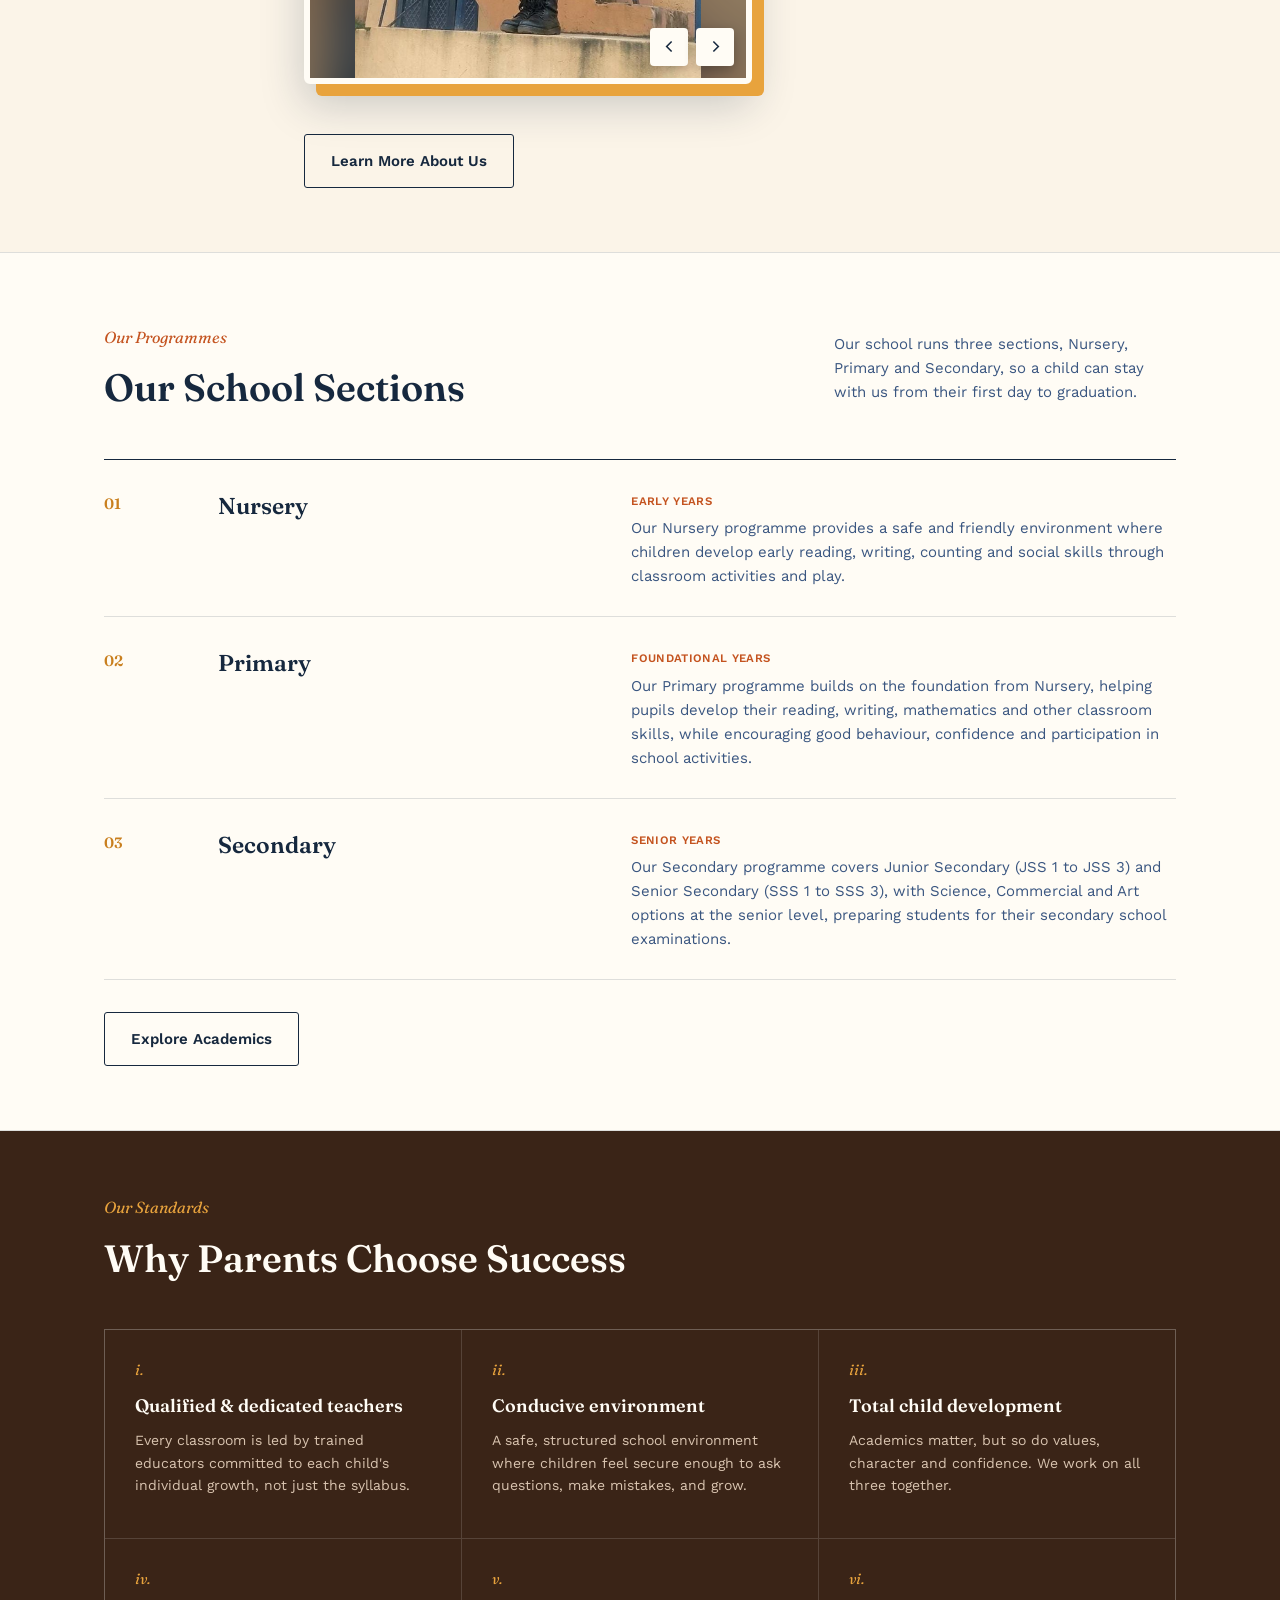
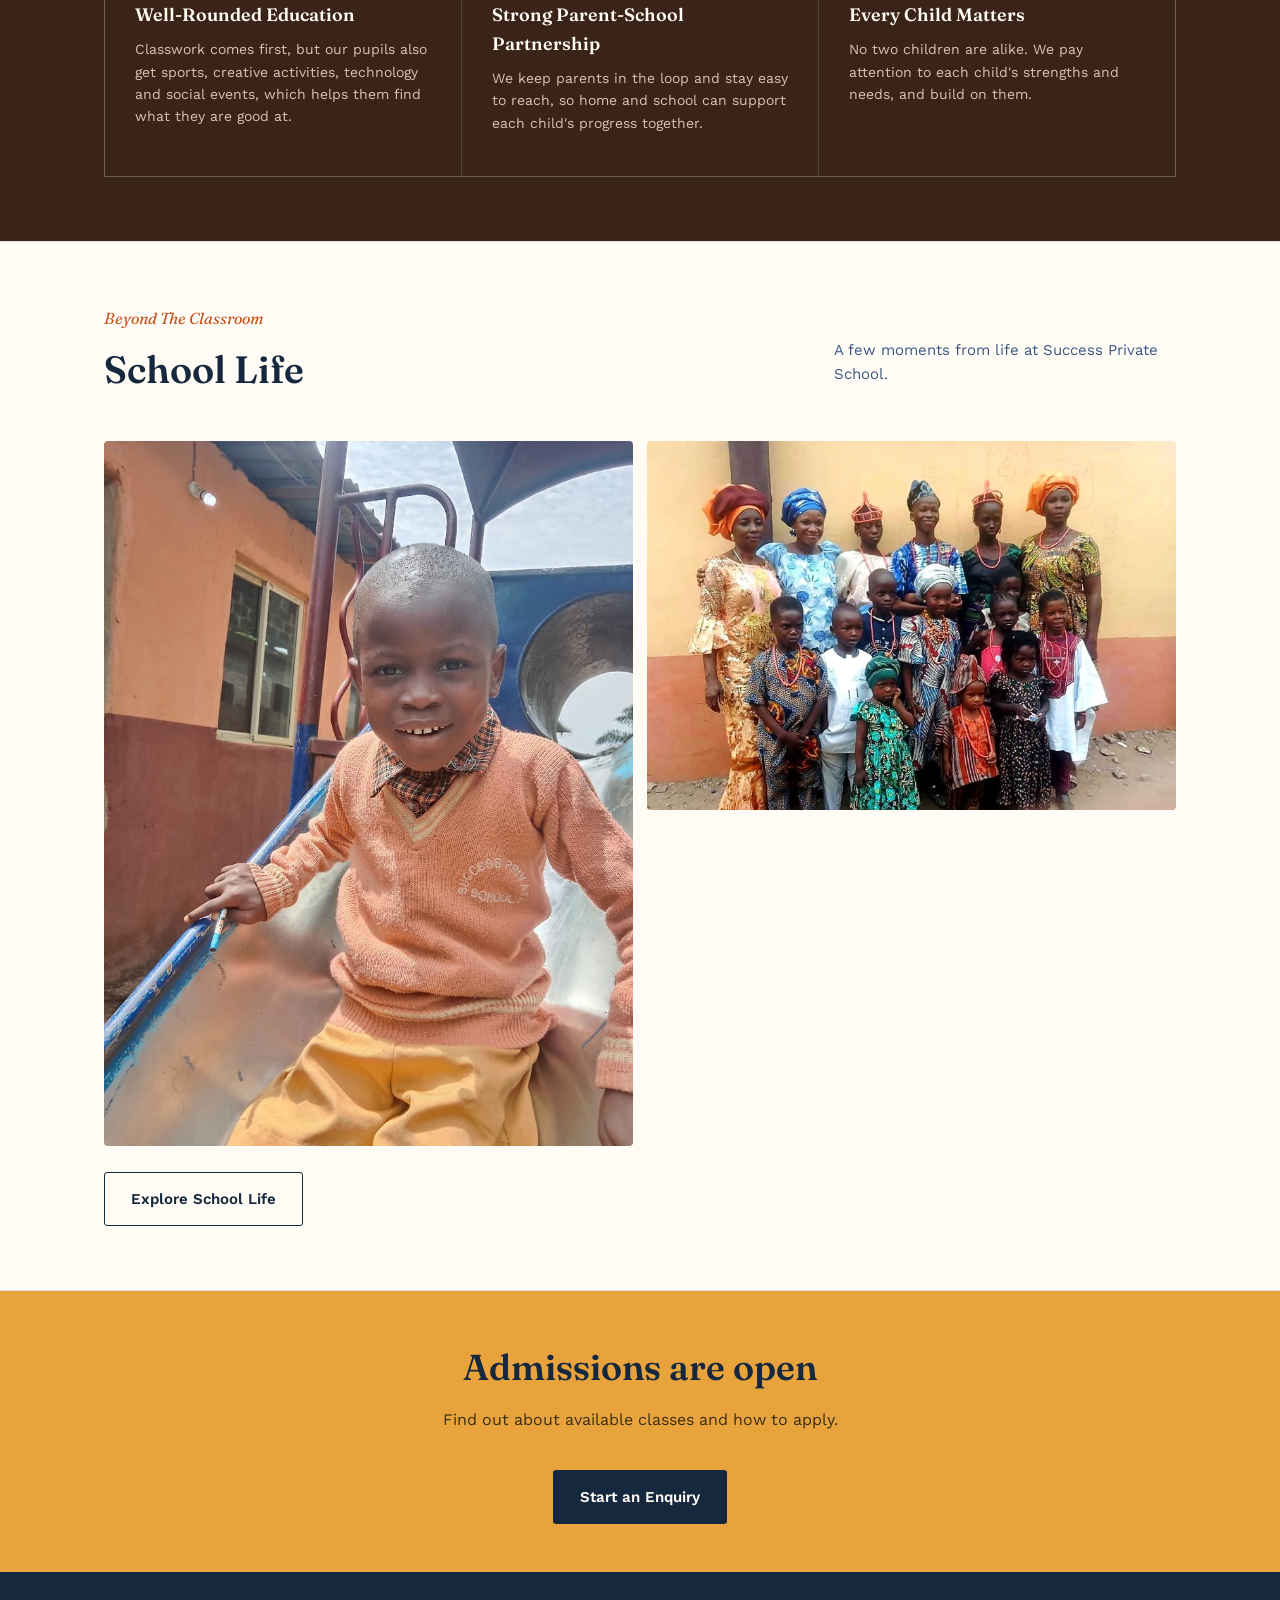
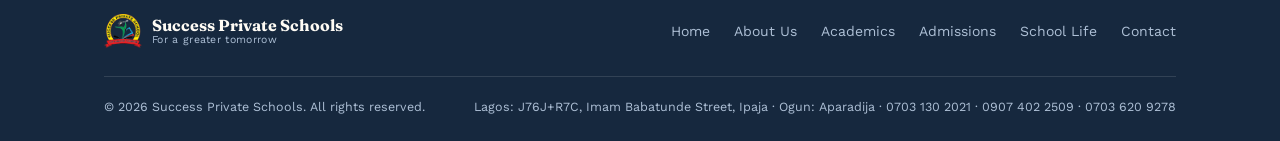
==== commit ec7eb3a9: "Update index.html" ====
--- a/index.html
+++ b/index.html
@@ -6,17 +6,17 @@
 <title>Success Private Schools | Home</title>
 <meta name="description" content="Success Private School offers Nursery, Primary and Secondary Education serving families in Ipaja (Lagos State) and Aparadija (Ogun State).">
 <link rel="preconnect" href="https://fonts.googleapis.com">
-<link rel="icon" type="image/png" href="assets/images/favicon.png">
+<link rel="icon" type="image/png" href="assets/favicon.png">
 <link href="https://fonts.googleapis.com/css2?family=Fraunces:ital,opsz,wght@0,9..144,400;0,9..144,500;0,9..144,600;0,9..144,700;1,9..144,500&family=Work+Sans:wght@400;500;600;700&display=swap" rel="stylesheet">
 <link rel="stylesheet" href="style.css">
 <script>document.documentElement.classList.add("preloading");</script>
 </head>
 <body>
-<div class="preloader" id="preloader" aria-hidden="true"><div class="preloader-ring"><img src="assets/images/logo.png" alt=""></div></div>
+<div class="preloader" id="preloader" aria-hidden="true"><div class="preloader-ring"><img src="assets/logo.png" alt=""></div></div>
 <header class="site" id="siteHeader">
   <div class="nav">
     <a class="brand" href="index.html" aria-label="Success Private Schools home">
-      <img class="brand-logo" src="assets/images/logo.png" alt="Success Private Schools logo">
+      <img class="brand-logo" src="assets/logo.png" alt="Success Private Schools logo">
       <div class="brand-text">
         <div class="name">Success Private Schools</div>
         <div class="sub">For a greater tomorrow</div>
@@ -43,74 +43,74 @@
 <section class="photo-hero hero-slider" id="top" role="region" aria-roledescription="carousel" aria-label="Success Private School highlights">
   <div class="hero-slides">
     <div class="hero-slide active" aria-roledescription="slide" aria-label="1 of 6">
-      <div class="hero-bg" style="--bg:url('assets/images/hero-bg-1.jpg');"></div>
+      <div class="hero-bg" style="--bg:url('assets/hero-bg-1.jpg');"></div>
       <div class="wrap hero-inner">
         <div class="hero-text">
           <div class="hero-eyebrow hp" style="--i:0">Welcome to Success Private Schools</div>
           <h1 class="hero-heading"><span class="ln hp" style="--i:2">Raising stars,</span><span class="ln hp" style="--i:3"><em>building</em> futures.</span></h1>
           <div class="hero-ctas hp" style="--i:5"><a class="btn btn-clay" href="admissions.html#enquiry">Apply for Admission</a><a class="btn btn-outline-light" href="about.html">Explore Our School</a></div>
         </div>
-        <figure class="hero-photo"><img src="assets/images/hero-slide-1.jpg" alt="Success Private School building"></figure>
+        <figure class="hero-photo"><img src="assets/hero-slide-1.jpg" alt="Success Private School building"></figure>
       </div>
       <div class="hero-progress"></div>
     </div>
     <div class="hero-slide" aria-roledescription="slide" aria-label="2 of 6" aria-hidden="true">
-      <div class="hero-bg" style="--bg:url('assets/images/hero-bg-6.jpg');"></div>
+      <div class="hero-bg" style="--bg:url('assets/hero-bg-6.jpg');"></div>
       <div class="wrap hero-inner">
         <div class="hero-text">
           <div class="hero-eyebrow hp" style="--i:0">Academics</div>
           <h2 class="hero-heading"><span class="ln hp" style="--i:2">Little learners,</span><span class="ln hp" style="--i:3"><em>big beginnings</em></span></h2>
           <div class="hero-ctas hp" style="--i:5"><a class="btn btn-clay" href="academics.html">Explore Academics</a></div>
         </div>
-        <figure class="hero-photo"><img src="assets/images/hero-slide-6.jpg" alt="Two young pupils in uniform sitting on the school stairs" loading="lazy"></figure>
+        <figure class="hero-photo"><img src="assets/hero-slide-6.jpg" alt="Two young pupils in uniform sitting on the school stairs" loading="lazy"></figure>
       </div>
       <div class="hero-progress"></div>
     </div>
     <div class="hero-slide" aria-roledescription="slide" aria-label="3 of 6" aria-hidden="true">
-      <div class="hero-bg" style="--bg:url('assets/images/hero-bg-3.jpg');"></div>
+      <div class="hero-bg" style="--bg:url('assets/hero-bg-3.jpg');"></div>
       <div class="wrap hero-inner">
         <div class="hero-text">
           <div class="hero-eyebrow hp" style="--i:0">Nursery &amp; Primary</div>
           <h2 class="hero-heading"><span class="ln hp" style="--i:2">A conducive environment</span><span class="ln hp" style="--i:3"><em>for learning</em></span></h2>
           <div class="hero-ctas hp" style="--i:5"><a class="btn btn-clay" href="academics.html">Our Programs</a></div>
         </div>
-        <figure class="hero-photo"><img src="assets/images/hero-slide-3.jpg" alt="A pupil on the slide at Success Private School" loading="lazy"></figure>
+        <figure class="hero-photo"><img src="assets/hero-slide-3.jpg" alt="A pupil on the slide at Success Private School" loading="lazy"></figure>
       </div>
       <div class="hero-progress"></div>
     </div>
     <div class="hero-slide" aria-roledescription="slide" aria-label="4 of 6" aria-hidden="true">
-      <div class="hero-bg" style="--bg:url('assets/images/hero-bg-4.jpg');"></div>
+      <div class="hero-bg" style="--bg:url('assets/hero-bg-4.jpg');"></div>
       <div class="wrap hero-inner">
         <div class="hero-text">
           <div class="hero-eyebrow hp" style="--i:0">Our Story</div>
           <h2 class="hero-heading"><span class="ln hp" style="--i:2">Educating children</span><span class="ln hp" style="--i:3"><em>since 2005</em></span></h2>
           <div class="hero-ctas hp" style="--i:5"><a class="btn btn-clay" href="about.html">Read Our Story</a></div>
         </div>
-        <figure class="hero-photo"><img src="assets/images/hero-slide-4.jpg" alt="Headmistress and pupils together at Success Private School" loading="lazy"></figure>
+        <figure class="hero-photo"><img src="assets/hero-slide-4.jpg" alt="Headmistress and pupils together at Success Private School" loading="lazy"></figure>
       </div>
       <div class="hero-progress"></div>
     </div>
     <div class="hero-slide" aria-roledescription="slide" aria-label="5 of 6" aria-hidden="true">
-      <div class="hero-bg" style="--bg:url('assets/images/hero-bg-5.jpg');"></div>
+      <div class="hero-bg" style="--bg:url('assets/hero-bg-5.jpg');"></div>
       <div class="wrap hero-inner">
         <div class="hero-text">
           <div class="hero-eyebrow hp" style="--i:0">Graduation</div>
           <h2 class="hero-heading"><span class="ln hp" style="--i:2">Proud moments,</span><span class="ln hp" style="--i:3"><em>bright futures</em></span></h2>
           <div class="hero-ctas hp" style="--i:5"><a class="btn btn-clay" href="school-life.html#graduation">See Graduation Day</a></div>
         </div>
-        <figure class="hero-photo is-landscape"><img src="assets/images/hero-slide-5.jpg" alt="Graduating pupils in gold gowns tossing their caps" loading="lazy"></figure>
+        <figure class="hero-photo is-landscape"><img src="assets/hero-slide-5.jpg" alt="Graduating pupils in gold gowns tossing their caps" loading="lazy"></figure>
       </div>
       <div class="hero-progress"></div>
     </div>
     <div class="hero-slide" aria-roledescription="slide" aria-label="6 of 6" aria-hidden="true">
-      <div class="hero-bg" style="--bg:url('assets/images/hero-bg-2.jpg');"></div>
+      <div class="hero-bg" style="--bg:url('assets/hero-bg-2.jpg');"></div>
       <div class="wrap hero-inner">
         <div class="hero-text">
           <div class="hero-eyebrow hp" style="--i:0">Cultural Day</div>
           <h2 class="hero-heading"><span class="ln hp" style="--i:2">Life at Success</span><span class="ln hp" style="--i:3"><em>Private School</em></span></h2>
           <div class="hero-ctas hp" style="--i:5"><a class="btn btn-clay" href="school-life.html">See School Life</a></div>
         </div>
-        <figure class="hero-photo"><img src="assets/images/hero-slide-2.jpg" alt="Pupils and staff in traditional attire on Cultural Day" loading="lazy"></figure>
+        <figure class="hero-photo"><img src="assets/hero-slide-2.jpg" alt="Pupils and staff in traditional attire on Cultural Day" loading="lazy"></figure>
       </div>
       <div class="hero-progress"></div>
     </div>
@@ -149,12 +149,12 @@
         <div class="intro-frame">
           <div class="intro-track">
             <figure class="intro-slide active" aria-roledescription="slide" aria-label="1 of 2">
-              <div class="intro-bg" style="--bg:url('assets/images/intro-girl.jpg');"></div>
-              <img src="assets/images/intro-girl.jpg" alt="A smiling Success Private School pupil in uniform on the school stairs">
+              <div class="intro-bg" style="--bg:url('assets/intro-girl.jpg');"></div>
+              <img src="assets/intro-girl.jpg" alt="A smiling Success Private School pupil in uniform on the school stairs">
             </figure>
             <figure class="intro-slide" aria-roledescription="slide" aria-label="2 of 2" aria-hidden="true">
-              <div class="intro-bg" style="--bg:url('assets/images/intro-trio.jpg');"></div>
-              <img src="assets/images/intro-trio.jpg" alt="Three Success Private School pupils reading a Mathematics textbook together" loading="lazy">
+              <div class="intro-bg" style="--bg:url('assets/intro-trio.jpg');"></div>
+              <img src="assets/intro-trio.jpg" alt="Three Success Private School pupils reading a Mathematics textbook together" loading="lazy">
             </figure>
           </div>
           <button type="button" class="intro-arrow intro-prev" aria-label="Previous photo"><svg viewBox="0 0 24 24" fill="none" stroke="currentColor" stroke-width="2.2"><path d="M15 5l-7 7 7 7"/></svg></button>
@@ -258,8 +258,8 @@
       <p>A few moments from life at Success Private School.</p>
     </div>
     <div class="school-life-preview-grid">
-      <img src="assets/images/pupil-playground.jpg" alt="A pupil at Success Private School" loading="lazy">
-      <img src="assets/images/gallery-traditional-attire.jpg" alt="Pupils and staff in traditional attire at school" loading="lazy">
+      <img src="assets/pupil-playground.jpg" alt="A pupil at Success Private School" loading="lazy">
+      <img src="assets/gallery-traditional-attire.jpg" alt="Pupils and staff in traditional attire at school" loading="lazy">
     </div>
     <a class="btn btn-ghost" href="school-life.html" style="margin-top:26px;">Explore School Life</a>
   </div>
@@ -276,7 +276,7 @@
   <div class="wrap">
     <div class="footer-top">
       <a class="brand" href="index.html">
-        <img class="brand-logo" src="assets/images/logo.png" alt="Success Private Schools logo">
+        <img class="brand-logo" src="assets/logo.png" alt="Success Private Schools logo">
         <div class="brand-text">
           <div class="name">Success Private Schools</div>
           <div class="sub">For a greater tomorrow</div>
